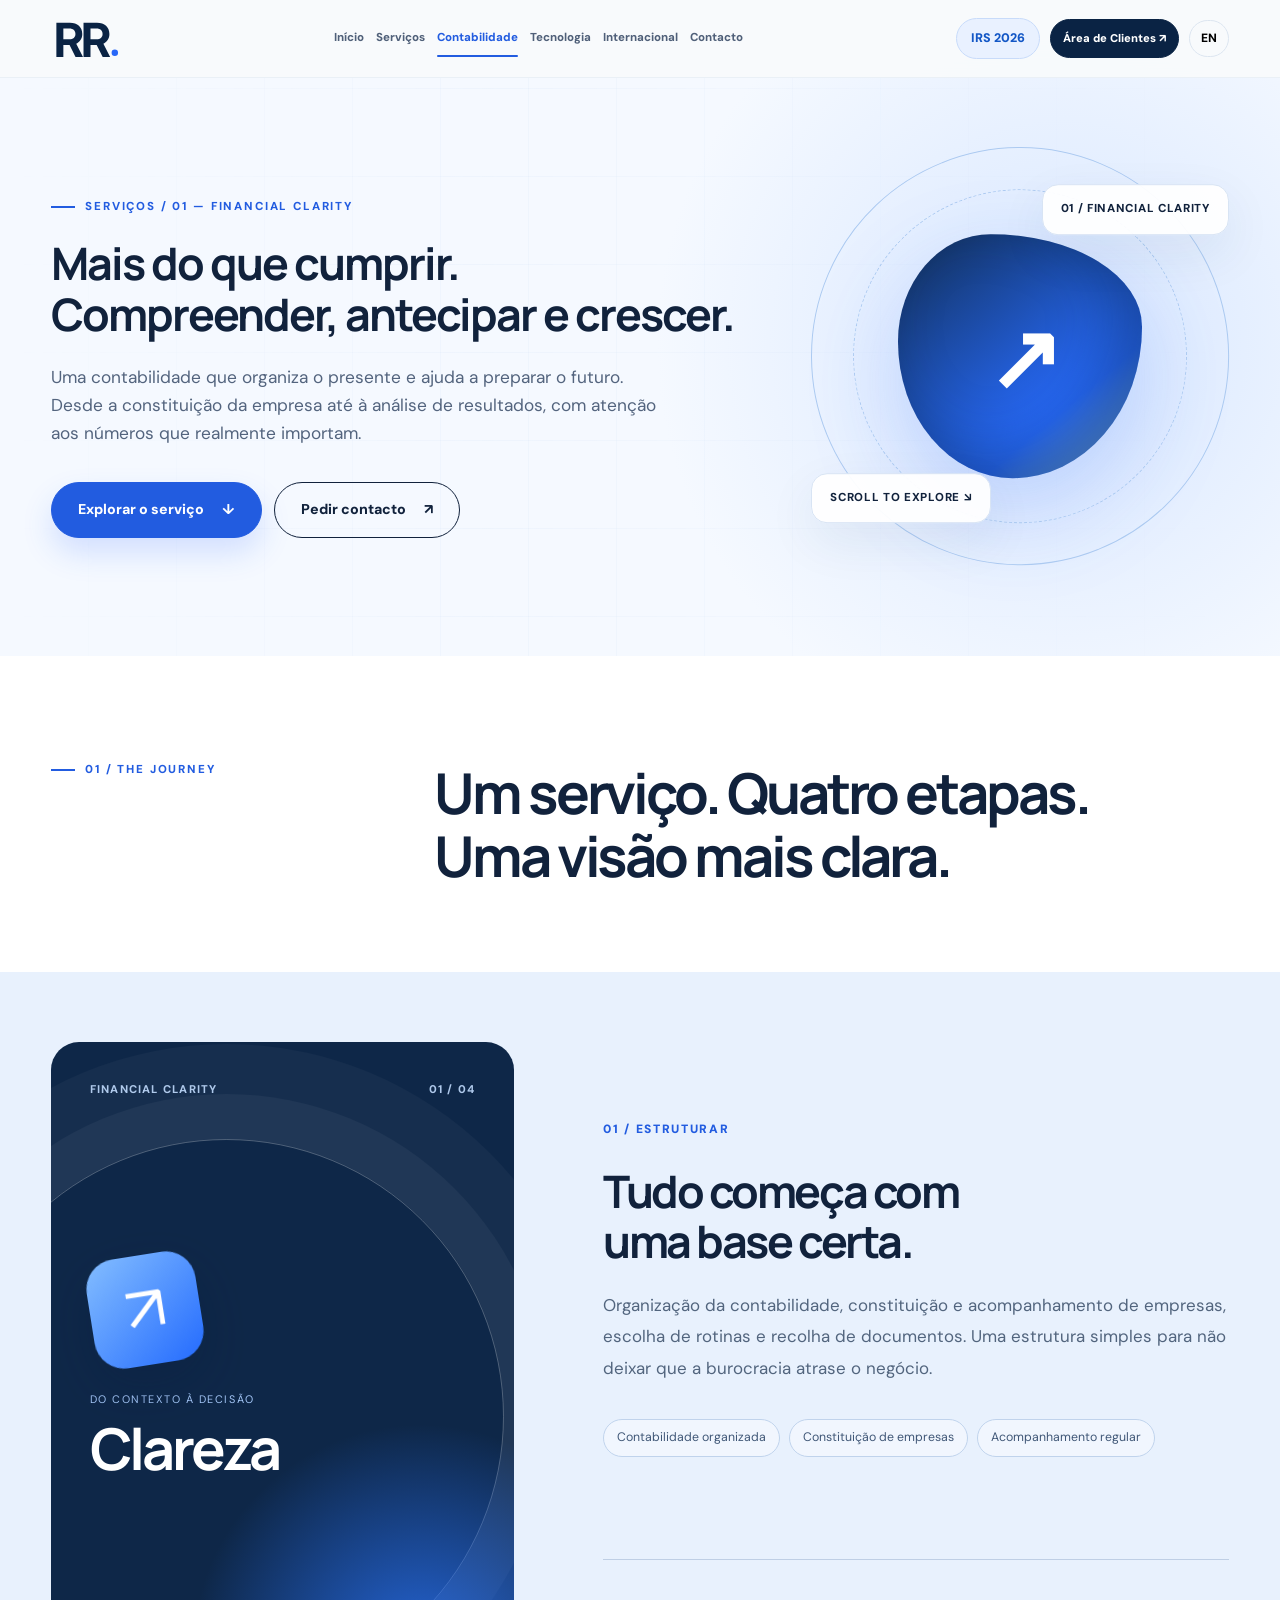
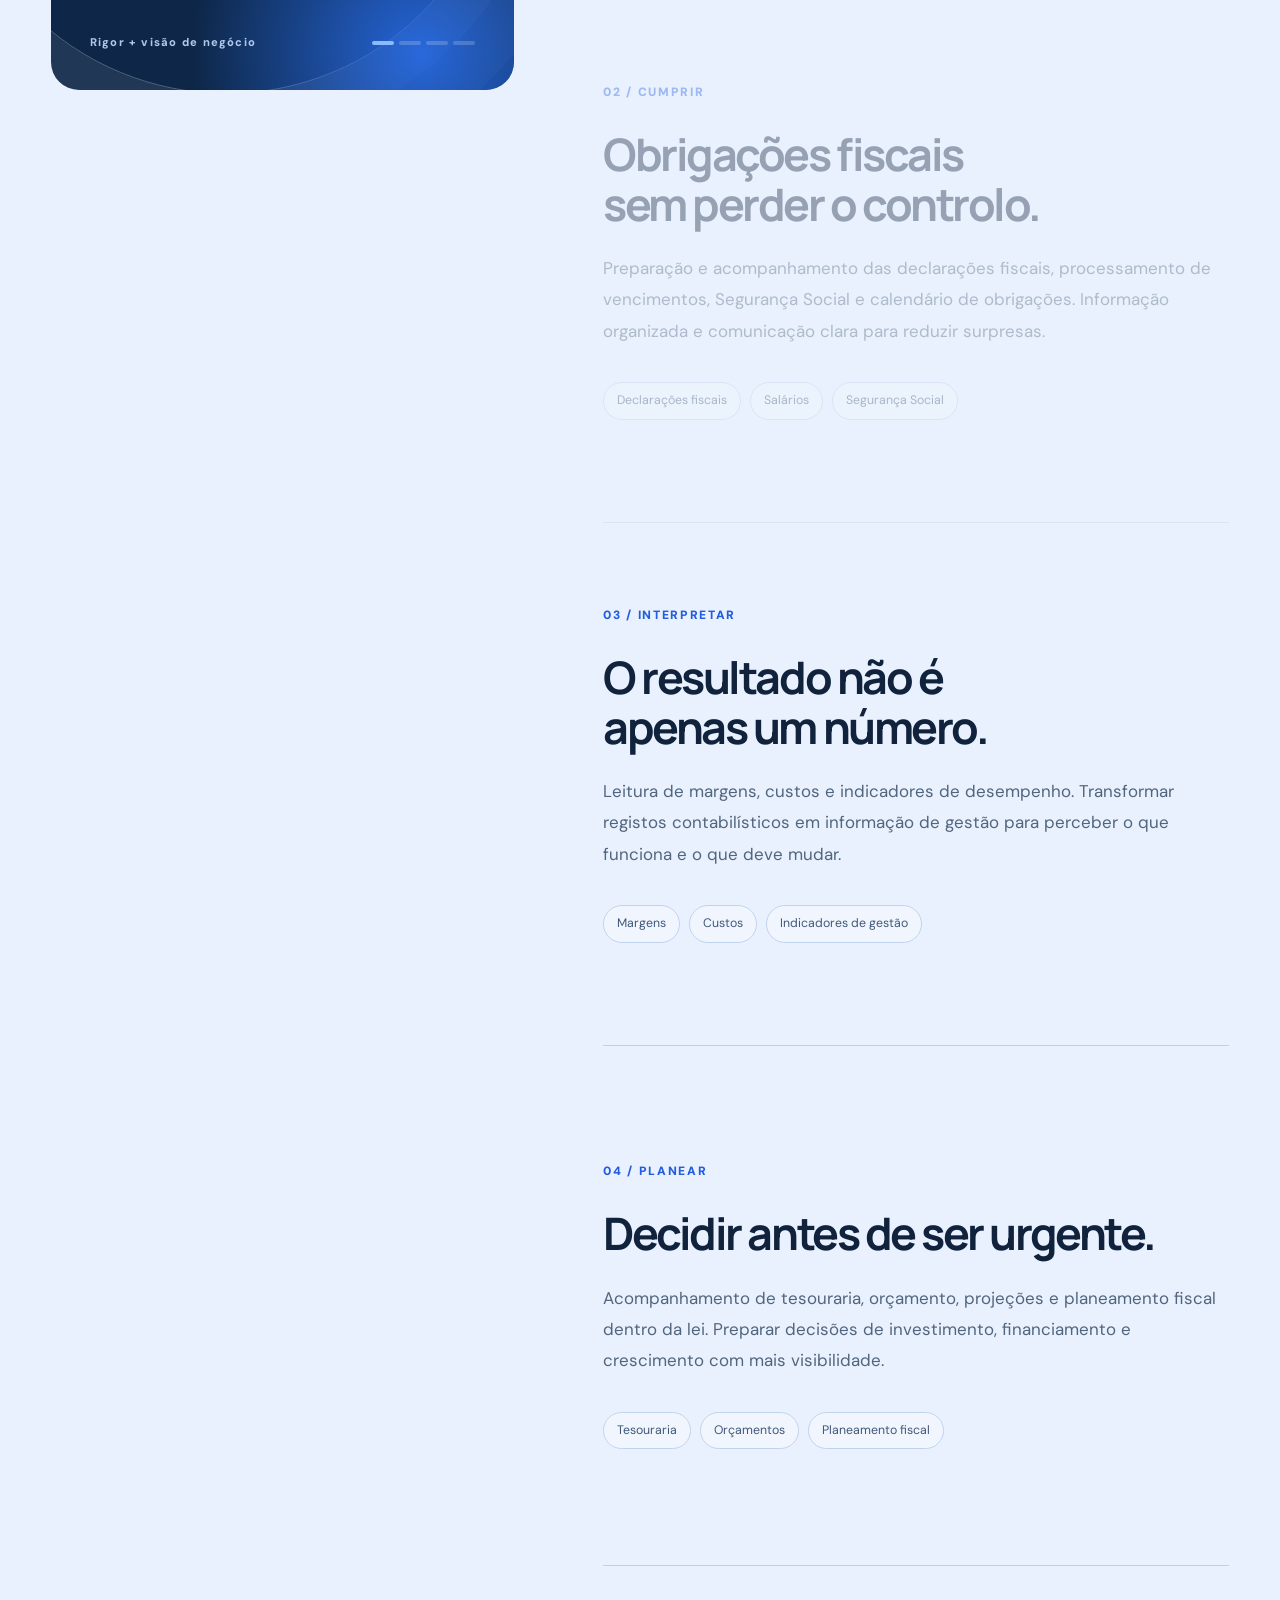
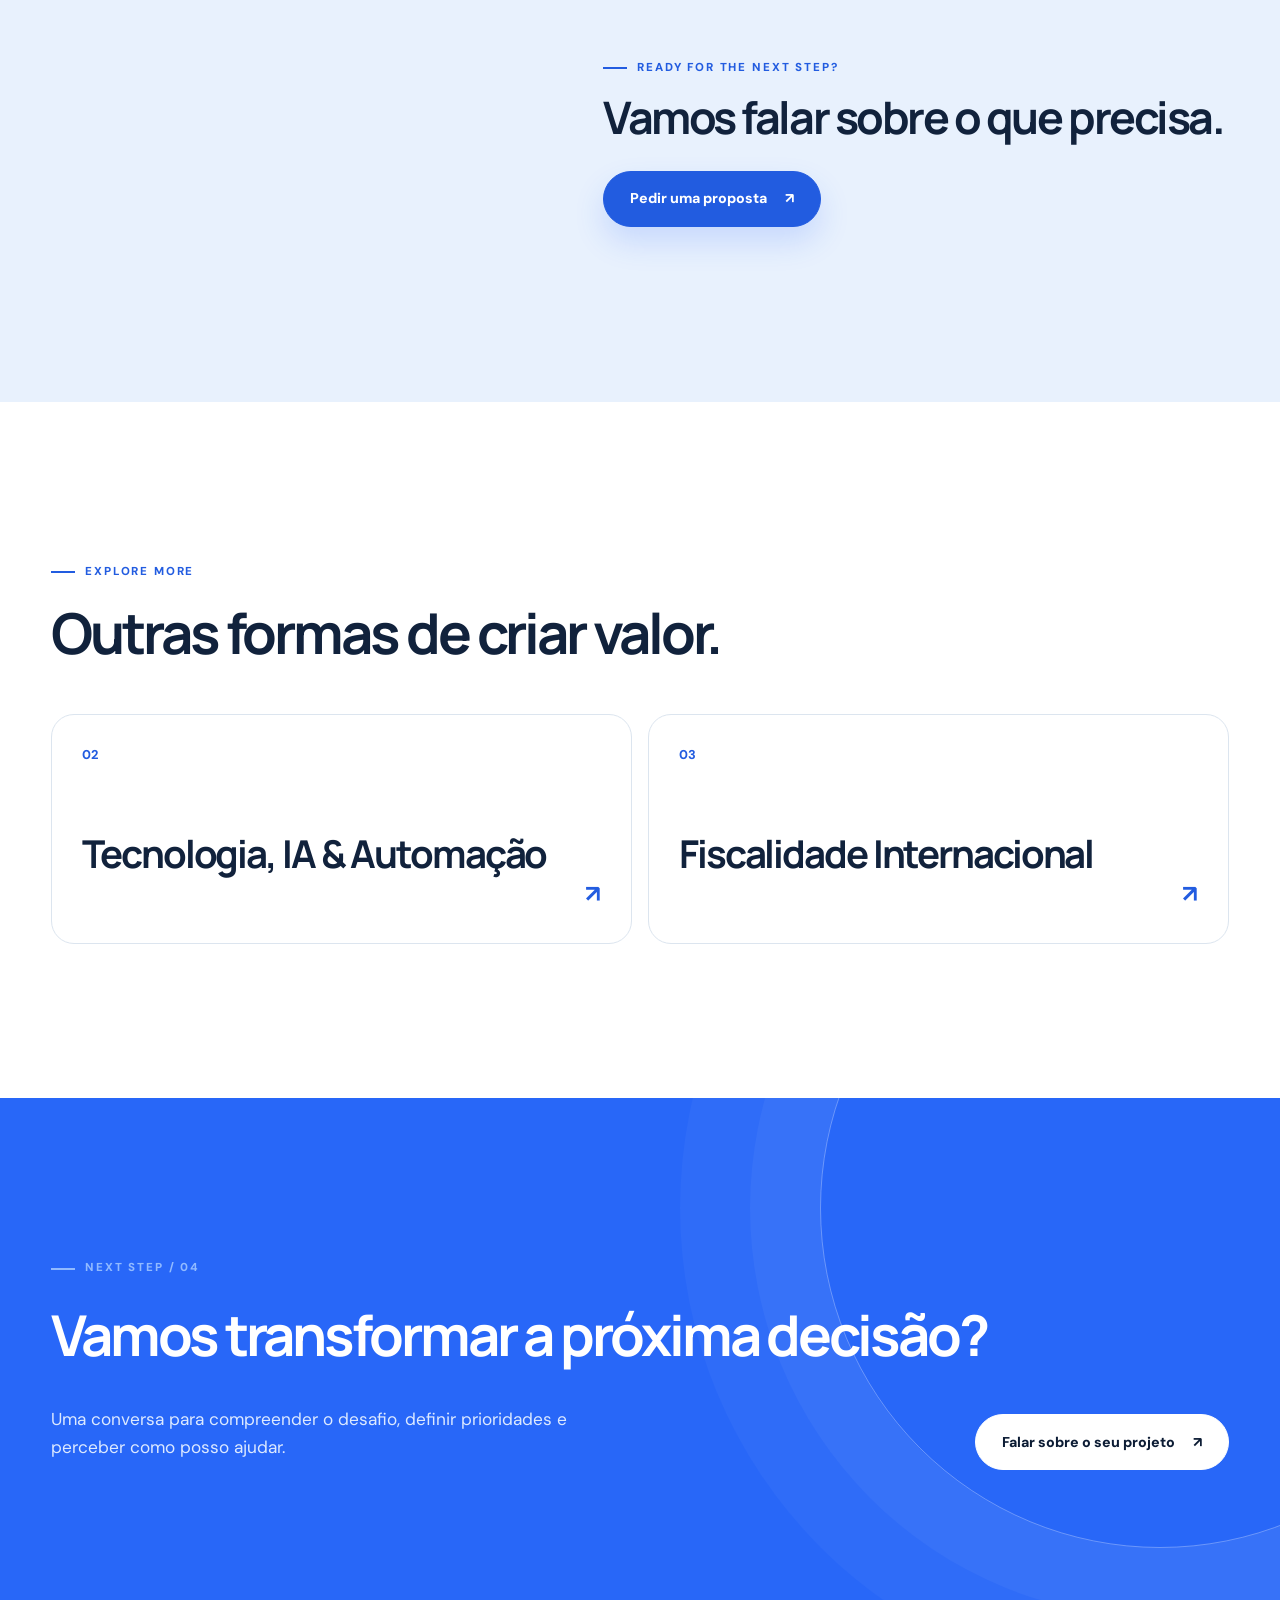
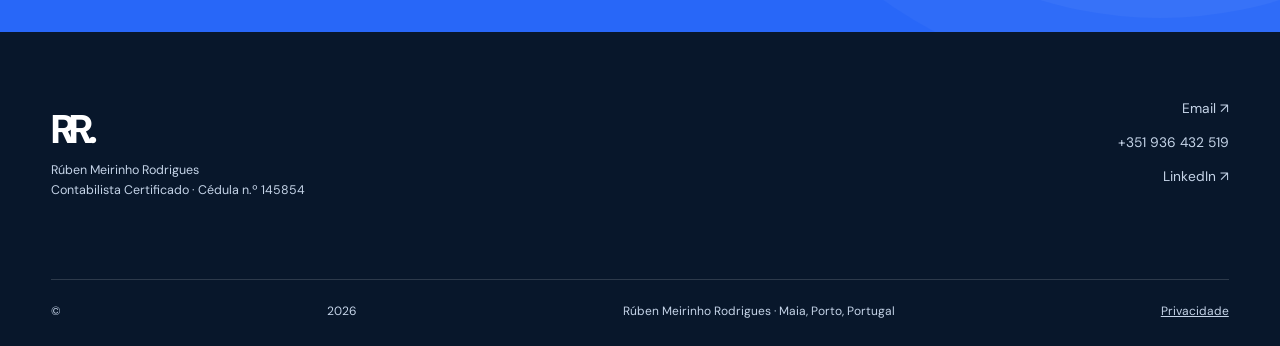
==== contabilidade/index.html @ 82a39363 "Use clean directory URLs throughout the site and preserve legacy links" ====
<!DOCTYPE html>

<html lang="pt-PT"><head><meta charset="utf-8"/><script src="../assets/clean-url.js"></script><meta content="width=device-width,initial-scale=1" name="viewport"/><meta content="#f7f9fc" name="theme-color"/><meta content="Rúben Meirinho Rodrigues — Contabilidade, fiscalidade, gestão e tecnologia. Contabilista Certificado na Maia, Porto." name="description"/><title>Contabilidade &amp; Gestão | Rúben Meirinho Rodrigues</title><link href="../assets/rr-logo.svg" rel="icon" type="image/svg+xml"/><link href="../assets/style.css?v=5" rel="stylesheet"/><link rel="stylesheet" href="../assets/layout.css?v=7"/></head><body><a class="skip-link" href="#main-content" data-pt="Saltar para o conteúdo" data-en="Skip to content">Saltar para o conteúdo</a><div id="progress"></div><header class="top" id="top"><div class="shell nav"><a class="brand" href="../"><img alt="RR. — Rúben Meirinho Rodrigues" class="logo-img" height="51" src="../assets/rr-logo.svg" width="76"/><span>Contabilidade · Fiscalidade<small>CONSULTORIA &amp; ESTRATÉGIA</small></span></a><nav aria-label="Principal" class="links" id="links"><a class="" href="../"><span class="" data-en="Home" data-pt="Início">Início</span></a><a class="" href="../#servicos"><span class="" data-en="Services" data-pt="Serviços">Serviços</span></a><a class="current" aria-current="page" href="../contabilidade/"><span class="" data-en="Accounting" data-pt="Contabilidade">Contabilidade</span></a><a class="" href="../tecnologia/"><span class="" data-en="Technology" data-pt="Tecnologia">Tecnologia</span></a><a class="" href="../internacional/"><span class="" data-en="International" data-pt="Internacional">Internacional</span></a><a class="" href="../contacto/"><span class="" data-en="Contact" data-pt="Contacto">Contacto</span></a></nav><div class="navend"><a class="nav-irs" data-en="Personal tax" data-pt="IRS 2026" href="../#irs">IRS 2026</a><a aria-label="Área de clientes empresariais — solicitar ligação de acesso" class="client-login" data-en="Business Client Portal ↗" data-pt="Área de Clientes ↗" href="../contacto/?assunto=portal-empresas" title="Acesso de empresas — solicitar ligação ao portal">Área de Clientes ↗</a><button aria-label="Switch language" class="lang" id="lang">EN</button><a class="navbtn" href="../contacto/"><span class="" data-en="Get in touch" data-pt="Pedir contacto">Pedir contacto</span> ↗</a><button aria-label="Menu" class="menu" id="menu" type="button" aria-expanded="false" aria-controls="links">☰</button></div></div></header><main id="main-content" tabindex="-1"><section class="servicehero blue"><div class="hero-gridlines"></div><div class="shell servicehero-inner"><div><span class="eyebrow">SERVIÇOS / 01 — FINANCIAL CLARITY</span><h1 class="hero-title" data-en="Beyond compliance. Understand, anticipate and grow." data-pt="Mais do que cumprir. Compreender, antecipar e crescer.">Mais do que cumprir. Compreender, antecipar e crescer.</h1><p class="herodesc"><span class="" data-en="Accounting that organises today and helps prepare tomorrow. From company formation to performance analysis, focusing on the numbers that matter." data-pt="Uma contabilidade que organiza o presente e ajuda a preparar o futuro. Desde a constituição da empresa até à análise de resultados, com atenção aos números que realmente importam.">Uma contabilidade que organiza o presente e ajuda a preparar o futuro. Desde a constituição da empresa até à análise de resultados, com atenção aos números que realmente importam.</span></p><div class="heroactions"><a class="btn solid" href="#percurso"><span class="" data-en="Explore the service" data-pt="Explorar o serviço">Explorar o serviço</span> ↓</a><a class="btn outline" href="../contacto/"><span class="" data-en="Get in touch" data-pt="Pedir contacto">Pedir contacto</span> ↗</a></div></div><div class="hero-object"><div class="ring r1"></div><div class="ring r2"></div><div class="sphere">↗</div><div class="mini mini1">01 / FINANCIAL CLARITY</div><div class="mini mini2">SCROLL TO EXPLORE ↘</div></div></div><div class="scrollnote">SCROLL ↓</div></section>
<section class="chapter-intro" id="percurso"><div class="shell introgrid"><span class="eyebrow">01 / THE JOURNEY</span><h2 class="" data-en="One service. Four stages. A clearer view." data-pt="Um serviço. Quatro etapas. Uma visão mais clara.">Um serviço. Quatro etapas. Uma visão mais clara.</h2></div></section>
<section class="narrative blue"><div class="shell narrativegrid"><div class="visual-side"><div class="stickyvisual"><div class="visualtop"><span>FINANCIAL CLARITY</span><span class="step-indicator">01 / 04</span></div><div class="visualmiddle"><div class="visualshape">↗</div><span class="visualcaption"><span class="" data-en="FROM CONTEXT TO DECISION" data-pt="DO CONTEXTO À DECISÃO">DO CONTEXTO À DECISÃO</span></span><h3 class="visualword"><span class="" data-en="Clarity" data-pt="Clareza">Clareza</span></h3></div><div class="visualbottom"><span><span class="" data-en="Rigour + business perspective" data-pt="Rigor + visão de negócio">Rigor + visão de negócio</span></span><div class="stepbars"><i class="on"></i><i></i><i></i><i></i></div></div></div></div><div class="steps"><article class="step" data-step="0"><span class="stepnum">01 / ESTRUTURAR</span><h3 class="" data-en="It starts with the right foundation." data-pt="Tudo começa com uma base certa.">Tudo começa com uma base certa.</h3><p><span class="" data-en="Accounting organisation, company setup and ongoing support, with practical workflows that keep administration under control." data-pt="Organização da contabilidade, constituição e acompanhamento de empresas, escolha de rotinas e recolha de documentos. Uma estrutura simples para não deixar que a burocracia atrase o negócio.">Organização da contabilidade, constituição e acompanhamento de empresas, escolha de rotinas e recolha de documentos. Uma estrutura simples para não deixar que a burocracia atrase o negócio.</span></p><div class="chips"><span>Contabilidade organizada</span><span>Constituição de empresas</span><span>Acompanhamento regular</span></div></article><article class="step" data-step="1"><span class="stepnum">02 / CUMPRIR</span><h3 class="" data-en="Meet obligations with confidence." data-pt="Obrigações fiscais sem perder o controlo.">Obrigações fiscais sem perder o controlo.</h3><p><span class="" data-en="Tax filings, payroll, social security and compliance deadlines, supported by structured information and clear communication." data-pt="Preparação e acompanhamento das declarações fiscais, processamento de vencimentos, Segurança Social e calendário de obrigações. Informação organizada e comunicação clara para reduzir surpresas.">Preparação e acompanhamento das declarações fiscais, processamento de vencimentos, Segurança Social e calendário de obrigações. Informação organizada e comunicação clara para reduzir surpresas.</span></p><div class="chips"><span>Declarações fiscais</span><span>Salários</span><span>Segurança Social</span></div></article><article class="step" data-step="2"><span class="stepnum">03 / INTERPRETAR</span><h3 class="" data-en="A result is more than a number." data-pt="O resultado não é apenas um número.">O resultado não é apenas um número.</h3><p><span class="" data-en="Read margins, costs and performance indicators, turning accounting records into useful management information." data-pt="Leitura de margens, custos e indicadores de desempenho. Transformar registos contabilísticos em informação de gestão para perceber o que funciona e o que deve mudar.">Leitura de margens, custos e indicadores de desempenho. Transformar registos contabilísticos em informação de gestão para perceber o que funciona e o que deve mudar.</span></p><div class="chips"><span>Margens</span><span>Custos</span><span>Indicadores de gestão</span></div></article><article class="step" data-step="3"><span class="stepnum">04 / PLANEAR</span><h3 class="" data-en="Make decisions before they become urgent." data-pt="Decidir antes de ser urgente.">Decidir antes de ser urgente.</h3><p><span class="" data-en="Cash-flow monitoring, budgets, forecasts and lawful tax planning to support investment and growth decisions." data-pt="Acompanhamento de tesouraria, orçamento, projeções e planeamento fiscal dentro da lei. Preparar decisões de investimento, financiamento e crescimento com mais visibilidade.">Acompanhamento de tesouraria, orçamento, projeções e planeamento fiscal dentro da lei. Preparar decisões de investimento, financiamento e crescimento com mais visibilidade.</span></p><div class="chips"><span>Tesouraria</span><span>Orçamentos</span><span>Planeamento fiscal</span></div></article><div class="storyend"><span class="eyebrow">READY FOR THE NEXT STEP?</span><h3 class="" data-en="Let’s talk about what you need." data-pt="Vamos falar sobre o que precisa.">Vamos falar sobre o que precisa.</h3><a class="btn solid" href="../contacto/"><span class="" data-en="Request a proposal" data-pt="Pedir uma proposta">Pedir uma proposta</span> ↗</a></div></div></div></section>
<section class="other"><div class="shell"><span class="eyebrow">EXPLORE MORE</span><h2 class="" data-en="Other ways to create value." data-pt="Outras formas de criar valor.">Outras formas de criar valor.</h2><div class="othergrid"><a class="othercard" href="../tecnologia/"><span>02</span><h3 class="" data-en="Technology, AI &amp; Automation" data-pt="Tecnologia, IA &amp; Automação">Tecnologia, IA &amp; Automação</h3><b>↗</b></a><a class="othercard" href="../internacional/"><span>03</span><h3 class="" data-en="International Tax" data-pt="Fiscalidade Internacional">Fiscalidade Internacional</h3><b>↗</b></a></div></div></section><section class="endcta"><div class="shell"><span class="eyebrow light">NEXT STEP / 04</span><h2 class="" data-en="Ready to make the next decision?" data-pt="Vamos transformar a próxima decisão?">Vamos transformar a próxima decisão?</h2><div class="ctarow"><p><span class="" data-en="A conversation to understand your challenge, set priorities and explore how I can help." data-pt="Uma conversa para compreender o desafio, definir prioridades e perceber como posso ajudar.">Uma conversa para compreender o desafio, definir prioridades e perceber como posso ajudar.</span></p><a class="btn white" href="../contacto/"><span class="" data-en="Discuss your project" data-pt="Falar sobre o seu projeto">Falar sobre o seu projeto</span> <span>↗</span></a></div></div><div class="ctaorb"></div></section></main><footer><div class="shell foot"><div><div class="footbrand">RR.</div><p>Rúben Meirinho Rodrigues<br/><span class="" data-en="Certified Accountant · Licence no. 145854" data-pt="Contabilista Certificado · Cédula n.º 145854">Contabilista Certificado · Cédula n.º 145854</span></p></div><div class="footlinks"><a href="mailto:contabilidade.rubenrodrigues@gmail.com">Email ↗</a><a href="tel:+351936432519">+351 936 432 519</a><a href="https://www.linkedin.com/in/ruben-m-rodrigues/" rel="noopener noreferrer" target="_blank">LinkedIn ↗</a></div><div class="footbottom">© <span id="year"></span> Rúben Meirinho Rodrigues · Maia, Porto, Portugal <a href="../privacidade/"><span class="" data-en="Privacy" data-pt="Privacidade">Privacidade</span></a></div></div></footer><script defer="" src="../assets/main.js?v=5"></script></body></html>
---- assets/style.css ----
@import url('https://fonts.googleapis.com/css2?family=DM+Sans:wght@400;500;600;700;800&family=Manrope:wght@400;500;600;700;800&display=swap');
:root{--ink:#11223c;--blue:#2766ff;--navy:#0c1c34;--muted:#62728a;--bg:#f7f9fc;--line:#d9e4f0;--g:clamp(20px,4.2vw,76px);--max:1600px}*{box-sizing:border-box}html{scroll-behavior:smooth;scroll-padding-top:78px}body{margin:0;background:var(--bg);color:var(--ink);font-family:'DM Sans',system-ui,sans-serif;line-height:1.6;overflow-x:hidden}a{text-decoration:none;color:inherit}button,input,select,textarea{font:inherit}button,a{ -webkit-tap-highlight-color:transparent}a:focus-visible,button:focus-visible,input:focus-visible,textarea:focus-visible{outline:3px solid #6aa5ff;outline-offset:3px}::selection{background:#c9dcff}.shell{width:min(calc(100% - var(--g)*2),var(--max));margin-inline:auto}h1,h2,h3,p{margin-top:0}h1,h2,h3{font-family:Manrope,system-ui,sans-serif;letter-spacing:-.065em}h2{font-size:clamp(2.6rem,5.4vw,6rem);font-weight:700;line-height:1.02}h3{font-size:clamp(1.8rem,3.5vw,3.7rem);font-weight:700;line-height:1.12}.eyebrow{display:inline-flex;gap:10px;align-items:center;color:var(--blue);font-size:.72rem;font-weight:800;letter-spacing:.16em;text-transform:uppercase}.eyebrow:before{content:'';width:24px;height:2px;background:currentColor}.eyebrow.light{color:#91baff}.hero-title{font-size:clamp(3.5rem,8.2vw,9.2rem);line-height:.94;letter-spacing:-.085em;font-weight:700;margin:24px 0 28px;max-width:1100px}.hero-title em{font-style:normal;color:var(--blue)}.herodesc{font-size:clamp(1.1rem,1.65vw,1.48rem);line-height:1.62;color:#53647e;max-width:750px}.heroactions{display:flex;gap:12px;flex-wrap:wrap;margin-top:34px}.btn{display:inline-flex;align-items:center;justify-content:center;gap:18px;min-height:54px;padding:0 24px;border-radius:999px;border:1px solid var(--ink);font-size:.89rem;font-weight:800;cursor:pointer;transition:transform .3s,background .3s}.btn:hover{transform:translateY(-4px)}.btn.solid{background:var(--blue);border-color:var(--blue);color:white;box-shadow:0 15px 30px #2766ff2b}.btn.outline{background:transparent}.btn.white{background:white;color:var(--navy);border-color:white}.textlink{color:var(--blue);font-weight:800;border-bottom:1px solid var(--blue);padding-bottom:5px}
.top{height:78px;position:fixed;z-index:50;top:0;left:0;right:0;background:#f7f9fce8;backdrop-filter:blur(16px);border-bottom:1px solid transparent;transition:box-shadow .3s,border-color .3s}.top.scrolled{border-color:var(--line);box-shadow:0 7px 30px #09233b0b}.nav{height:100%;display:flex;align-items:center;justify-content:space-between;gap:18px}.brand{display:flex;align-items:center;gap:11px;white-space:nowrap;font-weight:800;line-height:1.16;letter-spacing:-.035em;font-size:.88rem}.brand small{display:block;font-size:.61rem;color:var(--muted);letter-spacing:.1em;margin-top:5px}.logo{display:grid;place-items:center;width:44px;height:44px;background:var(--navy);color:white;border-radius:13px;font-size:1rem;letter-spacing:-.09em}.logo span{color:#83b5ff}.links{display:flex;align-items:center;gap:clamp(12px,1.7vw,29px)}.links a{font-size:.78rem;font-weight:800;color:#506079;white-space:nowrap}.links a:hover,.links a.current{color:var(--blue)}.navend{display:flex;gap:10px;align-items:center}.lang{border:1px solid var(--line);border-radius:999px;background:transparent;padding:8px 11px;font-size:.75rem;font-weight:800;cursor:pointer}.navbtn{background:var(--blue);color:white;border-radius:999px;padding:12px 16px;font-size:.77rem;font-weight:800;white-space:nowrap}.menu{display:none;border:1px solid var(--line);background:white;width:43px;height:43px;border-radius:12px;font-size:1.2rem}#progress{position:fixed;z-index:60;top:0;left:0;width:0;height:3px;background:var(--blue)}
.homehero,.servicehero{position:relative;overflow:hidden;isolation:isolate;min-height:min(940px,100svh);display:flex;align-items:center;padding:145px 0 80px}.homegrid,.servicehero-inner{display:grid;grid-template-columns:minmax(0,1.1fr) minmax(350px,.9fr);align-items:center;gap:clamp(30px,5vw,90px)}.hero-gridlines{position:absolute;z-index:-1;inset:0;background-image:linear-gradient(to right,#a8c3e733 1px,transparent 1px),linear-gradient(to bottom,#a8c3e733 1px,transparent 1px);background-size:70px 70px;mask-image:linear-gradient(to right,transparent,black 38%,transparent 97%)}.homehero:before,.servicehero:before{content:'';position:absolute;z-index:-2;right:-16%;top:-12%;width:66vw;aspect-ratio:1;border-radius:50%;background:radial-gradient(circle,#d8e7ff,transparent 68%)}.trustline{display:flex;gap:17px;align-items:center;flex-wrap:wrap;margin-top:36px;font-size:.75rem;color:var(--muted)}.green{width:8px;height:8px;background:#28c999;border-radius:50%;box-shadow:0 0 0 5px #28c9991d}.hero-object{height:560px;position:relative;display:grid;place-items:center;perspective:800px}.ring{position:absolute;width:min(36vw,510px);aspect-ratio:1;border:1px solid #accaf1;border-radius:50%;transform:rotate(-22deg)}.ring.r2{width:min(28vw,390px);transform:rotate(44deg);border-style:dashed}.sphere{display:grid;place-items:center;width:clamp(210px,22vw,330px);aspect-ratio:1;background:linear-gradient(140deg,#112e56,#286cff 70%,#8ccaff);border-radius:38% 62% 53% 47% / 44% 38% 62% 56%;box-shadow:inset -25px -20px 60px #06182c66,0 35px 95px #2667fa35;color:white;font-size:clamp(4rem,7vw,7rem);font-family:Manrope,sans-serif;letter-spacing:-.1em;font-weight:700;animation:morph 11s ease-in-out infinite}.mini{position:absolute;padding:15px 18px;border:1px solid #d8e4f4;background:#fffffff0;box-shadow:0 18px 50px #163d6b13;border-radius:16px;font-size:.72rem;font-weight:800;letter-spacing:.06em}.mini1{right:0;top:11%}.mini2{left:0;bottom:12%}.mini3{right:-2%;bottom:20%}.scrollnote{position:absolute;bottom:26px;left:var(--g);font-size:.68rem;font-weight:800;letter-spacing:.14em;color:var(--muted)}.marquee{overflow:hidden;background:var(--navy);color:white;padding:17px 0}.marqueeline{width:max-content;white-space:nowrap;font-size:.8rem;font-weight:800;letter-spacing:.14em;animation:marquee 35s linear infinite}.marqueeline i{font-style:normal;color:#8abfff;margin:0 27px}
.services-overview,.value-section,.other{padding:clamp(100px,12vw,180px) 0;background:white}.sectionhead{display:flex;justify-content:space-between;align-items:end;gap:40px;margin-bottom:60px}.sectionhead>div{max-width:880px}.sectionhead h2{margin:20px 0 0}.sectionhead>p{font-size:1.05rem;color:var(--muted);max-width:390px;margin-bottom:10px}.servicecards{display:grid;grid-template-columns:repeat(3,minmax(0,1fr));gap:16px}.servicecard{display:flex;flex-direction:column;padding:clamp(24px,3vw,40px);min-height:450px;background:linear-gradient(145deg,#fff,#f4f8ff);border:1px solid var(--line);border-radius:26px;transition:transform .35s,box-shadow .35s}.servicecard:hover{transform:translateY(-9px);box-shadow:0 24px 60px #0b376214}.cardtop{display:flex;justify-content:space-between;gap:15px;font-size:.69rem;color:var(--blue);font-weight:800;letter-spacing:.1em}.cardtop b{font-size:1.2rem}.cardglyph{display:grid;place-items:center;width:80px;height:80px;margin:42px 0 26px;border-radius:23px;background:#e8f1ff;color:var(--blue);font-size:3rem}.servicecard h3{font-size:clamp(1.55rem,2.3vw,2.5rem);margin-bottom:13px}.servicecard p{font-size:.96rem;color:var(--muted);max-width:390px}.explore{margin-top:auto;color:var(--blue);font-weight:800;font-size:.85rem;padding-top:22px}.statement{position:relative;overflow:hidden;background:var(--navy);color:white;padding:clamp(100px,14vw,210px) 0}.statementgrid{display:grid;grid-template-columns:.4fr 1fr;gap:70px;align-items:start}.statement .eyebrow{color:#9dc6ff}.statement h2{font-size:clamp(2.3rem,4.4vw,5.2rem);margin:0;max-width:1050px}.statement h2 em{font-style:normal;color:#80b5ff}.statementorb{position:absolute;width:500px;aspect-ratio:1;border-radius:50%;right:-260px;bottom:-350px;background:radial-gradient(circle,#2a76ff,transparent 70%);opacity:.7}.valuegrid{display:grid;grid-template-columns:repeat(4,1fr);gap:0;border-top:1px solid var(--line)}.valuegrid article{padding:32px 22px 10px;border-right:1px solid var(--line)}.valuegrid article:first-child{padding-left:0}.valuegrid article:last-child{border:0}.valuegrid article>span{font-size:.78rem;color:var(--blue);font-weight:800}.valuegrid h3{font-size:1.55rem;margin:48px 0 12px}.valuegrid p{color:var(--muted);font-size:.9rem}.aboutbrief{background:#eaf2ff;padding:clamp(100px,12vw,170px) 0}.aboutgrid{display:grid;grid-template-columns:1fr .65fr;gap:90px;align-items:center}.aboutgrid h2{margin:22px 0}.aboutgrid p{max-width:750px;color:#52637a;font-size:1.06rem;line-height:1.8;margin-bottom:25px}.aboutmonogram{min-height:380px;background:var(--navy);border-radius:30px;display:flex;flex-direction:column;align-items:center;justify-content:center;color:white;position:relative;overflow:hidden}.aboutmonogram:before{content:'';position:absolute;width:380px;aspect-ratio:1;border:1px solid #ffffff2a;border-radius:50%;box-shadow:0 0 0 48px #ffffff08,0 0 0 96px #ffffff06}.aboutmonogram>span{font-size:clamp(5rem,11vw,12rem);font-family:Manrope,sans-serif;font-weight:700;letter-spacing:-.13em;line-height:1;position:relative}.aboutmonogram small{font-size:.65rem;letter-spacing:.14em;text-align:center;color:#9fc4ff;position:relative;margin-top:25px}.endcta{background:#2867f8;color:white;padding:clamp(95px,12vw,175px) 0;position:relative;overflow:hidden}.endcta .shell{position:relative;z-index:1}.endcta h2{max-width:1050px;margin:25px 0 40px}.ctarow{display:flex;align-items:center;justify-content:space-between;gap:35px}.ctarow p{max-width:570px;font-size:1.08rem;color:#dce9ff}.ctaorb{position:absolute;right:-220px;top:-230px;width:680px;aspect-ratio:1;border:1px solid #ffffff50;border-radius:50%;box-shadow:0 0 0 70px #ffffff0a,0 0 0 140px #ffffff08}
.servicehero.blue{background:#f5f9ff}.servicehero.dark{background:#0d203d;color:white}.servicehero.dark .herodesc{color:#bfd0e7}.servicehero.dark .eyebrow{color:#91bfff}.servicehero.dark .btn.outline{color:white;border-color:#ffffff80}.servicehero.dark .hero-gridlines{opacity:.35}.servicehero.dark:before{background:radial-gradient(circle,#234b8a80,transparent 68%)}.servicehero.ice{background:#e8f2ff}.chapter-intro{padding:105px 0 85px;background:white}.introgrid{display:grid;grid-template-columns:.4fr 1fr;gap:65px;align-items:start}.introgrid h2{max-width:920px;margin:0}.narrative{background:#e8f1fd}.narrative.dark{background:#0d203d;color:white}.narrative.ice{background:#e1edff}.narrativegrid{display:grid;grid-template-columns:minmax(300px,.85fr) minmax(0,1.15fr);gap:clamp(40px,7vw,125px)}.visual-side{position:relative}.stickyvisual{position:sticky;top:110px;height:min(72vh,660px);min-height:490px;margin:70px 0;border-radius:28px;padding:clamp(26px,3vw,44px);background:#0e2748;color:white;display:flex;flex-direction:column;justify-content:space-between;overflow:hidden;isolation:isolate}.stickyvisual:before{content:'';position:absolute;z-index:-1;top:15%;left:-22%;width:120%;aspect-ratio:1;border:1px solid #ffffff45;border-radius:50%;box-shadow:0 0 0 45px #ffffff0b,0 0 0 95px #ffffff08;transform:translateY(var(--visualshift,0px))}.stickyvisual:after{content:'';position:absolute;z-index:-1;bottom:-30%;right:-30%;width:100%;aspect-ratio:1;background:radial-gradient(circle,#2b75fccc,transparent 70%)}.dark .stickyvisual{background:#183960;border:1px solid #ffffff20}.visualtop,.visualbottom{display:flex;align-items:center;justify-content:space-between;gap:12px;color:#afc9eb;font-size:.7rem;font-weight:800;letter-spacing:.11em}.visualmiddle{position:relative}.visualshape{width:110px;height:110px;border-radius:30px;background:linear-gradient(140deg,#83bdff,#246bfe);display:grid;place-items:center;font-size:4rem;box-shadow:0 18px 50px #061a3b44;transform:rotate(-9deg);transition:transform .7s}.visualcaption{display:block;color:#a5c8f9;font-size:.68rem;letter-spacing:.14em;margin:26px 0 12px}.visualword{font-size:clamp(2.7rem,4.5vw,5.5rem);line-height:1;margin:0}.stepbars{display:flex;gap:5px}.stepbars i{width:22px;height:4px;border-radius:99px;background:#ffffff30}.stepbars i.on{background:#8cbaff}.steps{padding:45px 0 90px}.step{min-height:520px;padding:clamp(60px,8vw,115px) 0;display:flex;flex-direction:column;justify-content:center;border-bottom:1px solid #bfcfe5;opacity:.38;transform:translateY(20px);transition:opacity .55s,transform .6s}.step.active{opacity:1;transform:translateY(0)}.dark .step{border-color:#ffffff25}.stepnum{font-size:.75rem;color:var(--blue);font-weight:850;letter-spacing:.14em;margin-bottom:27px}.dark .stepnum{color:#8bbdff}.step h3{max-width:800px;margin-bottom:24px}.step p{max-width:720px;color:#52657e;font-size:1.06rem;line-height:1.85}.dark .step p{color:#b9cbe2}.chips{display:flex;flex-wrap:wrap;gap:9px;margin-top:18px}.chips span{font-size:.77rem;border:1px solid #c0d3ec;border-radius:99px;padding:8px 13px;color:#405777;background:#ffffff60}.dark .chips span{color:#d2e2f8;background:#ffffff0b;border-color:#ffffff30}.storyend{padding:85px 0}.storyend h3{margin:15px 0 28px}.dark .storyend .eyebrow{color:#9dc7ff}.other{background:#fff}.other h2{margin:20px 0 50px}.othergrid{display:grid;grid-template-columns:repeat(2,1fr);gap:16px}.othercard{border:1px solid var(--line);border-radius:23px;min-height:230px;padding:30px;display:flex;flex-direction:column;transition:transform .3s,background .3s}.othercard:hover{background:#f1f6ff;transform:translateY(-5px)}.othercard>span{color:var(--blue);font-size:.8rem;font-weight:800}.othercard h3{margin:auto 0 0;font-size:clamp(1.6rem,3vw,3rem)}.othercard b{align-self:end;font-size:1.5rem;color:var(--blue)}
.contacthero{min-height:90vh;padding:170px 0 110px;background:#eaf2ff}.contactgrid{display:grid;grid-template-columns:1fr .85fr;gap:clamp(40px,7vw,120px);align-items:start}.contacthero .hero-title{font-size:clamp(3.5rem,7vw,7.6rem)}.contactlinks{display:grid;gap:18px;margin-top:50px;font-size:.97rem}.contactlinks a:hover{color:var(--blue)}.contactform{background:white;border:1px solid var(--line);border-radius:28px;padding:clamp(25px,3vw,45px);box-shadow:0 30px 80px #153d6b10}.contactform h2{font-size:2.1rem;margin:18px 0 30px}.contactform label{display:grid;gap:7px;font-size:.82rem;font-weight:800;margin-bottom:18px}.fieldrow{display:grid;grid-template-columns:1fr 1fr;gap:13px}.contactform input,.contactform textarea,.contactform select{border:1px solid #d4e0ed;border-radius:12px;padding:13px 14px;background:#f9fbff;color:var(--ink);width:100%;min-width:0}.contactform textarea{resize:vertical}.contactform .btn{width:100%}.contactform small{display:block;color:var(--muted);font-size:.73rem;margin-top:15px}.legal{padding:170px 0 120px;min-height:80vh}.legal h1{font-size:clamp(3rem,7vw,6rem);margin:20px 0}.legal p{max-width:850px;color:var(--muted);font-size:1.05rem}
footer{background:#08172b;color:#c5d4e8;padding:65px 0 25px}.foot{display:grid;grid-template-columns:1fr 1fr;gap:30px}.footbrand{font-size:2.5rem;color:white;font-weight:800;letter-spacing:-.12em}.foot p{font-size:.78rem}.footlinks{display:flex;flex-direction:column;align-items:flex-end;gap:12px;font-size:.86rem}.footlinks a:hover{color:white}.footbottom{grid-column:1/-1;border-top:1px solid #ffffff26;padding-top:22px;margin-top:35px;display:flex;gap:20px;justify-content:space-between;flex-wrap:wrap;font-size:.75rem}.footbottom a{text-decoration:underline}
@keyframes morph{0%,100%{border-radius:38% 62% 53% 47%/44% 38% 62% 56%;transform:rotate(-5deg)}50%{border-radius:55% 45% 38% 62%/55% 60% 40% 45%;transform:rotate(7deg)}}@keyframes marquee{to{transform:translateX(-50%)}}
@media(max-width:1250px){.links{gap:13px}.links a{font-size:.72rem}.brand{font-size:.8rem}.navbtn{display:none}.homegrid,.servicehero-inner{grid-template-columns:1fr .75fr}.hero-object{height:450px}.narrativegrid{gap:50px}}
@media(max-width:900px){:root{--g:23px}.top{height:70px}.links{display:none;position:absolute;top:76px;left:14px;right:14px;padding:14px;background:white;border:1px solid var(--line);border-radius:20px;box-shadow:0 22px 55px #071d3926;flex-direction:column;align-items:stretch;gap:0}.links.open{display:flex}.links a{padding:12px 10px;border-bottom:1px solid var(--line);font-size:.88rem}.links a:last-child{border:0}.menu{display:block}.homehero,.servicehero{min-height:auto;padding:130px 0 80px}.homegrid,.servicehero-inner{grid-template-columns:1fr}.hero-title{font-size:clamp(3.5rem,12vw,7rem)}.hero-object{height:390px;max-width:520px;width:100%;margin:auto}.ring{width:min(72vw,400px)}.ring.r2{width:min(58vw,320px)}.sphere{width:clamp(200px,45vw,270px)}.mini1{right:0}.mini2{left:0}.mini3{right:0}.scrollnote{display:none}.sectionhead{display:block}.sectionhead>p{margin-top:20px}.servicecards{grid-template-columns:1fr}.servicecard{min-height:300px}.cardglyph{margin:20px 0}.statementgrid,.introgrid{grid-template-columns:1fr;gap:25px}.valuegrid{grid-template-columns:repeat(2,1fr)}.valuegrid article:nth-child(2){border:0}.aboutgrid{grid-template-columns:1fr;gap:40px}.aboutmonogram{min-height:300px}.narrativegrid{grid-template-columns:1fr;gap:0}.visual-side{display:block}.stickyvisual{position:relative;top:auto;height:400px;min-height:400px;margin:40px 0 0}.steps{padding:0 0 50px}.step{min-height:0;padding:70px 0;opacity:1;transform:none}.ctarow{display:block}.ctarow .btn{margin-top:20px}.contactgrid{grid-template-columns:1fr}.contactform{max-width:750px}.othergrid{grid-template-columns:1fr}}
@media(max-width:520px){.brand{font-size:.72rem}.brand small{font-size:.52rem}.logo{width:38px;height:38px}.navend{gap:6px}.lang{padding:7px 9px}.hero-title{font-size:clamp(3.2rem,13vw,5rem)}.heroactions .btn{width:100%}.hero-object{height:320px}.sphere{width:190px;font-size:4.3rem}.mini{padding:10px 12px;font-size:.62rem}.mini3{display:none}.valuegrid{grid-template-columns:1fr}.valuegrid article{border-right:0;border-bottom:1px solid var(--line);padding:25px 0}.valuegrid h3{margin:20px 0 10px}.visualword{font-size:3.2rem}.stickyvisual{height:350px;min-height:350px;padding:24px}.visualshape{width:78px;height:78px;font-size:2.8rem}.visualtop,.visualbottom{font-size:.59rem}.fieldrow{grid-template-columns:1fr}.foot{grid-template-columns:1fr}.footlinks{align-items:flex-start}.footbottom{grid-column:1}.contactlinks{font-size:.8rem;overflow-wrap:anywhere}}
@media(prefers-reduced-motion:reduce){html{scroll-behavior:auto}*,*:before,*:after{animation-duration:.01ms!important;transition-duration:.01ms!important}}

/* 2026 refresh: refined naked lettermark and dedicated conversion paths */
.logo{display:inline-flex;align-items:baseline;justify-content:flex-start;width:auto;height:auto;background:none;border:0;border-radius:0;padding:0;color:#071d39;font-family:Manrope,Arial,sans-serif;font-size:clamp(1.8rem,2.4vw,2.25rem);font-weight:850;letter-spacing:-.145em;line-height:1;white-space:nowrap;box-shadow:none}
.logo span{color:#2867f8;margin-left:.035em}.brand{gap:17px}.brand:hover .logo{color:#2867f8}
.client-login{display:inline-flex;align-items:center;justify-content:center;border:1px solid #c4d5ed;color:#14345e;background:#edf4ff;border-radius:999px;padding:11px 14px;font-size:.76rem;font-weight:850;white-space:nowrap;transition:background .2s,transform .2s}.client-login:hover{background:#dbeaff;transform:translateY(-2px)}
.hero-irs{align-self:center;color:#1b5bc9;font-size:.87rem;font-weight:850;text-decoration:underline;text-underline-offset:5px}
.irs-feature{background:linear-gradient(145deg,#f2f7ff,#fff 62%,#e8f1ff);padding:clamp(90px,11vw,170px) 0;overflow:hidden}.irs-layout{display:grid;grid-template-columns:minmax(0,1.1fr) minmax(320px,.9fr);align-items:center;gap:clamp(30px,5vw,100px)}.irs-copy h2{max-width:850px;margin:24px 0;font-size:clamp(2.5rem,4.6vw,5.4rem);line-height:1.08;letter-spacing:-.06em}.irs-copy>p{max-width:720px;color:#53657d;font-size:1.08rem;line-height:1.8}.irs-chips{display:flex;flex-wrap:wrap;gap:9px;margin:28px 0}.irs-chips span{padding:9px 13px;border:1px solid #cddcf2;background:white;border-radius:999px;color:#29486e;font-size:.79rem;font-weight:750}.irs-actions{display:flex;flex-wrap:wrap;gap:12px;margin-top:32px}.irs-disclaimer{font-size:.75rem!important;line-height:1.5!important;margin-top:18px;color:#718098!important}.irs-art{position:relative;min-height:480px;display:grid;place-items:center;isolation:isolate}.irs-art:before{content:'';position:absolute;width:80%;aspect-ratio:1;border-radius:50%;background:radial-gradient(circle,#c3dcff,#e7f2ff 55%,transparent 75%);filter:blur(5px)}.irs-orbit{position:absolute;width:75%;aspect-ratio:1;border:1px solid #84b3ff;border-radius:50%;transform:rotateX(65deg) rotate(-22deg)}.irs-orbit.two{width:98%;transform:rotateY(65deg) rotate(25deg);opacity:.6}.irs-main-number{position:relative;font-weight:850;font-size:clamp(6rem,13vw,13rem);letter-spacing:-.12em;color:#09274b;text-shadow:0 18px 45px #1e6bcd30}.irs-main-number span{color:#2a6bfa}.irs-float{position:absolute;background:#fff;border:1px solid #d3e3fa;border-radius:12px;box-shadow:0 20px 45px #0a377015;padding:12px 17px;font-size:.7rem;font-weight:850;color:#315887;letter-spacing:.09em;animation:irsFloat 6s ease-in-out infinite}.irs-float-a{top:15%;left:3%}.irs-float-b{right:0;top:38%;animation-delay:-2s}.irs-float-c{bottom:15%;left:12%;animation-delay:-4s}@keyframes irsFloat{50%{transform:translateY(-17px)}}
.tech-position{grid-column:1/-1;max-width:1150px;padding:35px 0 60px}.tech-position h2{font-size:clamp(2rem,3.7vw,4.2rem);letter-spacing:-.055em;line-height:1.15;margin:15px 0 24px}.tech-position p{font-size:1.12rem;line-height:1.8;max-width:930px;color:#5a6f8a;margin-bottom:28px}.servicehero.dark .tech-position h2{color:white}.servicehero.dark .tech-position p{color:#c5d8f3}.contact-route-hint{color:#1e5dbb;font-size:.88rem}
@media(max-width:1350px){.links{gap:10px}.links a{font-size:.7rem}.navbtn{display:none}.client-login{padding:10px 12px;font-size:.7rem}}
@media(max-width:1100px){.irs-layout{grid-template-columns:1fr}.irs-art{min-height:330px;max-width:550px;margin:auto;width:100%}.client-login{padding:10px 12px}}
@media(max-width:520px){.logo{width:auto;height:auto;font-size:1.75rem}.brand{gap:10px}.client-login{font-size:0;padding:10px 11px}.client-login:before{content:'↗';font-size:1rem}.irs-art{min-height:260px}.irs-float{font-size:.55rem}.irs-actions .btn{width:100%;text-align:center}.hero-irs{width:100%;text-align:center}.tech-position{padding:20px 0 40px}}
@media(prefers-reduced-motion:reduce){.irs-float{animation:none}}

/* v3 — stable responsive composition and actual vector identity */
.logo-img{display:block;width:64px;height:44px;object-fit:contain;flex:none}
.brand{min-width:0;flex:0 1 auto;gap:12px}
.brand>span:last-child{min-width:0}
.nav{gap:clamp(10px,1.2vw,22px)}
.links{flex:1;justify-content:center;min-width:0;gap:clamp(10px,1.1vw,22px)}
.links a{white-space:nowrap}
.navend{flex-shrink:0}
.homegrid,.servicehero-inner,.irs-layout,.contactgrid,.narrativegrid{min-width:0}
.homegrid>*,.servicehero-inner>*,.irs-layout>*,.contactgrid>*,.narrativegrid>*{min-width:0}
.hero-title,h1,h2,h3,p{overflow-wrap:break-word}
.homegrid{grid-template-columns:minmax(0,1.12fr) minmax(0,.88fr)}
.homecopy{min-width:0}
.hero-title{font-size:clamp(3.1rem,5.7vw,7.4rem)}
@media(max-width:1450px){.links{gap:9px}.links a{font-size:.72rem}.brand>span:last-child{font-size:.73rem}.client-login{font-size:.7rem;padding:10px 12px}}
@media(max-width:1250px){.links{display:none;position:absolute;top:calc(100% + 1px);left:var(--g);right:var(--g);padding:14px;background:#fff;border:1px solid var(--line);border-radius:16px;box-shadow:0 20px 60px #071d3925;flex-direction:column;align-items:stretch;gap:0;z-index:99}.links.open{display:flex}.links a{padding:12px 10px;border-bottom:1px solid var(--line);font-size:.9rem}.links a:last-child{border:0}.menu{display:block}.nav{justify-content:space-between}.brand>span:last-child{font-size:.82rem}.hero-title{font-size:clamp(3.1rem,6vw,6rem)}}
@media(max-width:900px){.homegrid,.servicehero-inner{grid-template-columns:1fr}.hero-title{font-size:clamp(3rem,10vw,5.8rem)}.homecopy{max-width:800px}.irs-layout{grid-template-columns:1fr}}
@media(max-width:620px){.logo-img{width:49px;height:37px}.brand{gap:8px}.brand>span:last-child{font-size:.69rem}.brand small{font-size:.5rem}.navend{gap:5px}.client-login{font-size:.67rem;padding:8px}.client-login:before{content:none}.lang{padding:8px}.homehero,.servicehero{padding-top:115px}.hero-title{font-size:clamp(2.75rem,11vw,4.5rem)}.irs-art{max-width:100%}}
@media(max-width:390px){.brand>span:last-child{display:none}.client-login{font-size:.63rem}}

/* V4: identity, service-first hierarchy, legible layouts */
*,*::before,*::after{box-sizing:border-box}html{scroll-padding-top:92px}body{overflow-x:hidden}.shell{width:min(100% - 48px,1520px);max-width:1520px;margin-inline:auto}.nav{gap:14px}.brand{min-width:0;flex-shrink:0}.brand>span{font-size:.78rem!important;white-space:nowrap}.logo-img{width:70px!important;height:47px!important;object-fit:contain}.nav-irs{display:inline-flex;align-items:center;padding:10px 14px;background:#e9f1ff;color:#1357c6;border:1px solid #c8dbfa;border-radius:999px;font-size:.78rem;font-weight:850;white-space:nowrap}.client-login{background:#0a2344!important;color:white!important;border-color:#0a2344!important;font-weight:850}.landing-quicklinks{display:grid;grid-template-columns:repeat(3,minmax(0,1fr));gap:14px;margin-top:46px;position:relative;z-index:2}.landing-quicklinks a{background:#fff;border:1px solid #d7e3f4;border-radius:18px;padding:23px;display:flex;flex-direction:column;gap:10px;box-shadow:0 12px 40px #09233b0a;min-width:0}.landing-quicklinks a>span,.audience-grid article>span{color:#2867f8;font-size:.67rem;font-weight:850;letter-spacing:.12em}.landing-quicklinks strong{font-size:clamp(1rem,1.45vw,1.38rem);color:#0a2344;line-height:1.2}.landing-quicklinks strong b{color:#2867f8}.landing-quicklinks small{color:#62748b;font-size:.78rem;line-height:1.55}.irs-process{display:grid;grid-template-columns:repeat(3,minmax(0,1fr));gap:12px;margin-top:28px}.irs-process>div{display:flex;flex-direction:column;gap:9px;border-top:2px solid #b9d1f5;padding-top:14px}.irs-process b{color:#2867f8;font-size:.76rem}.irs-process strong{color:#0a2344;font-size:.87rem}.irs-process span{color:#63758e;font-size:.76rem;line-height:1.5}.tech-audience{padding:110px 0;background:#eaf2ff}.tech-audience h2{font-size:clamp(2.3rem,4.3vw,5rem);letter-spacing:-.06em;line-height:1.1;max-width:960px;margin:22px 0 38px}.audience-grid{display:grid;grid-template-columns:repeat(3,minmax(0,1fr));gap:16px;margin-bottom:32px}.audience-grid article{background:#fff;padding:34px;border:1px solid #d3e2f6;border-radius:20px}.audience-grid h3{font-size:clamp(1.25rem,2vw,1.8rem);letter-spacing:-.04em;margin:22px 0 14px}.audience-grid p{color:#586b84;line-height:1.7}.homehero,.servicehero,.irs-feature{overflow:clip}@media(max-width:1370px){.brand>span{display:none}.links{gap:12px}.navbtn{display:none}}@media(max-width:1080px){.landing-quicklinks{grid-template-columns:1fr}.audience-grid{grid-template-columns:1fr}.irs-process{grid-template-columns:1fr}.nav-irs{padding:9px 11px}}@media(max-width:720px){.shell{width:calc(100% - 32px)}.nav-irs{display:none}.client-login{font-size:.7rem!important;padding:9px 10px!important}.client-login:before{display:none}.logo-img{width:55px!important;height:38px!important}.landing-quicklinks{margin-top:28px}.tech-audience{padding:70px 0}.irs-feature{padding:75px 0}.irs-copy h2{overflow-wrap:normal}}

/* V5 — quieter typography, clearer actions and accessible navigation. */
:root{--blue:#225ce0;--muted:#52647d;--bg:#f8fafc;--line:#dce5ef}
.shell{width:min(calc(100% - clamp(36px,8vw,144px)),1360px)}
h1,h2,h3{letter-spacing:-.055em;text-wrap:balance}
.hero-title{font-size:clamp(3rem,5.6vw,6.7rem);line-height:1.04;letter-spacing:-.065em}
h2{font-size:clamp(2.35rem,4.4vw,4.7rem);line-height:1.12}
.herodesc{font-size:clamp(1.05rem,1.35vw,1.25rem);max-width:620px}
.homehero,.servicehero{padding-bottom:96px}
.hero-gridlines{opacity:.45;background-size:88px 88px}
.top{background:#f8fafcf2;border-bottom-color:#dce5ef80}
.links a{position:relative;transition:color .2s}
.links a.current:after{content:'';position:absolute;bottom:-9px;left:0;right:0;height:2px;background:var(--blue);border-radius:2px}
.btn{min-height:56px;padding-inline:26px;transition:transform .2s,background .2s,box-shadow .2s}
.btn.solid:hover,.navbtn:hover{background:#184bc0;box-shadow:0 10px 28px #225ce030}
.btn.outline:hover{background:#e7efff}
.servicehero.dark .btn.outline:hover{background:#ffffff15}
.landing-quicklinks a{padding:26px;box-shadow:none;border-radius:16px;transition:border-color .2s,transform .2s,box-shadow .2s}
.landing-quicklinks a:hover{border-color:#8aaae8;transform:translateY(-4px);box-shadow:0 14px 32px #18345b0a}
.landing-quicklinks small{font-size:.85rem;line-height:1.65}
.servicecard{background:#fff;border-radius:20px;min-height:420px}
.servicecard:hover{border-color:#9ab6eb;transform:translateY(-5px)}
.cardglyph{background:#edf3ff;border:1px solid #dce7fb;border-radius:18px}
.servicecard p,.audience-grid p{line-height:1.8}
.services-overview{background:#fff}
.sectionhead{margin-bottom:44px}
.aboutmonogram{border-radius:22px}
.contactform{border-radius:22px;box-shadow:0 24px 70px #153d6b0c}
.contactform input,.contactform select,.contactform textarea{background:#fff;transition:border-color .2s,box-shadow .2s}
.contactform input:focus,.contactform select:focus,.contactform textarea:focus{border-color:var(--blue);box-shadow:0 0 0 4px #225ce010}
.contactform input:user-invalid,.contactform textarea:user-invalid{border-color:#b43232}
:where(a,button,input,select,textarea,summary):focus-visible{outline:3px solid #2867f8;outline-offset:5px}
.skip-link{position:fixed;top:12px;left:16px;z-index:100;transform:translateY(-180%);padding:12px 20px;border-radius:10px;background:var(--navy);color:white;font-weight:700}
.skip-link:focus{transform:translateY(0)}
#main-content:focus{outline:none}
@media(min-width:1251px){.menu{display:none}}
@media(max-width:1250px){.links a.current:after{display:none}.links{max-height:calc(100svh - 105px);overflow-y:auto}.menu{cursor:pointer}.menu[aria-expanded=true]{background:var(--navy);color:#fff}}
@media(max-width:900px){.homehero,.servicehero{padding-bottom:60px}.hero-object{height:330px}.contacthero{padding-top:125px}.contacthero .hero-title{font-size:clamp(2.8rem,8vw,5rem)}.contactlinks{margin-top:32px}.sectionhead{margin-bottom:32px}}
@media(max-width:520px){.shell{width:calc(100% - 36px)}.hero-title{font-size:clamp(2.65rem,10.8vw,3.5rem)}.heroactions{gap:10px;margin-top:26px}.landing-quicklinks a{padding:22px}.homehero{padding-top:112px}.hero-object{height:280px}.trustline{gap:12px;margin-top:26px}.contactform{padding:24px 20px}.contactlinks{font-size:.88rem}.btn{text-align:center}.mini{letter-spacing:.03em}}
@media(prefers-reduced-motion:reduce){html{scroll-behavior:auto!important}*,*:before,*:after{animation:none!important;transition:none!important}.step{opacity:1;transform:none}}
/* Keep the service shortcuts below the hero, in the same content column. */
.homehero{flex-direction:column;align-items:stretch;min-height:auto}
.homehero>.homegrid{flex-shrink:0}
.homehero>.landing-quicklinks{width:min(calc(100% - clamp(36px,8vw,144px)),1360px);margin:48px auto 0}
.homehero .scrollnote{display:none}
@media(max-width:1080px) and (min-width:721px){.homehero>.landing-quicklinks{grid-template-columns:repeat(3,minmax(0,1fr))}}
@media(max-width:520px){.homehero>.landing-quicklinks{width:calc(100% - 36px);margin-top:32px}}
---- assets/layout.css ----
/* Shared page geometry. Keep secondary hero content on its own row. */
:root{--content-width:1360px;--page-gutter:clamp(20px,4vw,64px)}
.shell{width:min(calc(100% - 2 * var(--page-gutter)),var(--content-width));max-width:var(--content-width);margin-inline:auto}
.homehero,.servicehero{display:block;min-height:0;padding:144px 0 72px;overflow:clip}
.homehero>.homegrid,.servicehero>.servicehero-inner{display:grid;grid-template-columns:minmax(0,1.25fr) minmax(0,.75fr);gap:clamp(32px,5vw,80px);align-items:center;width:min(calc(100% - 2 * var(--page-gutter)),var(--content-width));margin-inline:auto}
.homehero .hero-title{font-size:clamp(2.75rem,4.8vw,5.5rem);line-height:1.08;letter-spacing:-.055em}
.servicehero .hero-title{font-size:clamp(2.3rem,3.5vw,3.75rem);line-height:1.15;letter-spacing:-.045em;max-width:25ch}
.hero-title{margin:20px 0 24px;overflow-wrap:normal;word-break:normal}
.hero-object{width:100%;max-width:460px;height:440px;justify-self:center;margin:0;min-width:0}
.hero-object .ring{width:100%;max-width:440px}
.hero-object .ring.r2{width:80%;max-width:350px}
.hero-object .sphere{width:clamp(200px,19vw,290px)}
.hero-object .mini1{right:0}.hero-object .mini2{left:0}.hero-object .mini3{right:0}
.homehero>.landing-quicklinks{width:min(calc(100% - 2 * var(--page-gutter)),var(--content-width));margin:48px auto 0;display:grid;grid-template-columns:repeat(3,minmax(0,1fr))}
.servicehero>.tech-position{width:min(calc(100% - 2 * var(--page-gutter)),var(--content-width));max-width:var(--content-width);margin:64px auto 0;padding:48px 0 0;border-top:1px solid #ffffff30}
.tech-position h2{font-size:clamp(1.85rem,3vw,3rem);line-height:1.2;max-width:34ch;letter-spacing:-.035em}
.tech-position p{max-width:80ch;font-size:1.05rem}
.homehero .scrollnote,.servicehero .scrollnote{display:none}
.contacthero .hero-title{font-size:clamp(2.6rem,4.5vw,4.75rem);line-height:1.12}
@media(max-width:1100px){.homehero>.homegrid,.servicehero>.servicehero-inner{grid-template-columns:minmax(0,1.15fr) minmax(0,.85fr);gap:32px}.hero-object{height:340px}.hero-object .sphere{width:220px}.hero-object .mini{font-size:.6rem;padding:10px}.homehero .hero-title{font-size:clamp(2.75rem,5vw,4rem)}}
@media(max-width:800px){.homehero,.servicehero{padding:116px 0 56px}.homehero>.homegrid,.servicehero>.servicehero-inner{grid-template-columns:minmax(0,1fr);gap:32px}.homehero .hero-title{font-size:clamp(2.6rem,7vw,4rem);max-width:18ch}.servicehero .hero-title{font-size:clamp(2.15rem,5.7vw,3.25rem);max-width:27ch}.hero-object{max-width:360px;height:310px;margin-inline:auto}.hero-object .sphere{width:210px}.homehero>.landing-quicklinks{grid-template-columns:minmax(0,1fr);margin-top:32px}.servicehero>.tech-position{margin-top:40px;padding-top:32px}.tech-position h2{font-size:clamp(1.8rem,4.5vw,2.5rem)}.herodesc{font-size:1.05rem}}
@media(max-width:380px){.hero-object{height:265px}.hero-object .sphere{width:180px}.hero-object .mini{font-size:.55rem;padding:9px}.hero-title{letter-spacing:-.045em}}
.servicehero.dark .mini{color:#173254;background:#fff;border-color:#d8e4f4}

/* The contact hint belongs to the text column, not a separate grid cell. */
.contactgrid{grid-template-columns:minmax(0,1fr) minmax(0,1fr);align-items:start;gap:clamp(32px,5vw,80px)}
.contactgrid>.contactform{width:100%;max-width:none;margin:0;grid-column:2;grid-row:1}
.contactgrid>.contact-copy{grid-column:1;grid-row:1}
.contactgrid .contact-route-hint:empty{display:none}
.contact-route-hint{margin-top:24px}
.booking-cta{margin-top:32px}
.booking-cta p{font-size:.88rem;color:var(--muted);max-width:38ch;margin:12px 0 0}
.tech-journey .introgrid{grid-template-columns:minmax(0,.75fr) minmax(0,1.25fr);align-items:start;gap:clamp(32px,5vw,80px)}
.journey-heading h2{font-size:clamp(2rem,3.2vw,3.4rem);line-height:1.16;margin:24px 0 0;max-width:15ch}
.tech-journey .tech-audience{padding:32px;border-radius:22px;min-width:0}
.tech-journey .tech-audience h2{font-size:clamp(1.8rem,2.4vw,2.6rem);margin:20px 0 28px}
.tech-journey .audience-grid{grid-template-columns:minmax(0,1fr);gap:12px;margin-bottom:24px}
.tech-journey .audience-grid article{padding:22px}
.tech-journey .audience-grid h3{font-size:1.25rem;line-height:1.25;margin:12px 0}
.tech-journey .audience-grid p{font-size:.95rem;margin-bottom:0}
.booking-dialog{width:min(960px,calc(100% - 32px));max-height:calc(100dvh - 32px);padding:0;border:1px solid var(--line);border-radius:20px;color:var(--ink);background:#fff;box-shadow:0 24px 100px #08172b40}
.booking-dialog::backdrop{background:#08172bb3;backdrop-filter:blur(4px)}
.booking-dialog-header{display:flex;align-items:center;justify-content:space-between;gap:20px;padding:20px 24px;border-bottom:1px solid var(--line)}
.booking-dialog-header h2{font-size:1.5rem;line-height:1.3;margin:0;letter-spacing:-.03em}
.booking-close{flex:none;width:44px;height:44px;border:1px solid var(--line);border-radius:50%;background:#f7f9fc;color:var(--ink);font-size:1.5rem;cursor:pointer}
.booking-body{padding:24px}
.booking-body iframe{display:block;width:100%;height:min(660px,65dvh);border:0}
.booking-body a{color:var(--blue);text-decoration:underline;text-underline-offset:3px}
.booking-body p{font-size:.95rem;line-height:1.7}
body.booking-open{overflow:hidden}
.form-status{font-size:.9rem;line-height:1.6;margin:16px 0 0}
.form-status:empty{display:none}
.form-status[data-state=error]{color:#a42727}
.form-status[data-state=success]{color:#12603f}
.contactform button:disabled{opacity:.65;cursor:wait;transform:none}
@media(min-width:1600px){.tech-journey .audience-grid{grid-template-columns:repeat(3,minmax(0,1fr))}.tech-journey .audience-grid article{padding:20px}.tech-journey .audience-grid h3{font-size:1.15rem}}
@media(max-width:900px){.contactgrid{grid-template-columns:minmax(0,1fr)}.contactgrid>.contactform{grid-column:1;grid-row:2}.tech-journey .introgrid{grid-template-columns:minmax(0,1fr)}.journey-heading h2{max-width:24ch}.tech-journey .tech-audience{padding:28px}.booking-dialog-header{padding:16px}.booking-body{padding:16px}}
@media(max-width:520px){.tech-journey .tech-audience{padding:22px}.tech-journey .audience-grid article{padding:20px}.booking-cta .btn{width:100%}}
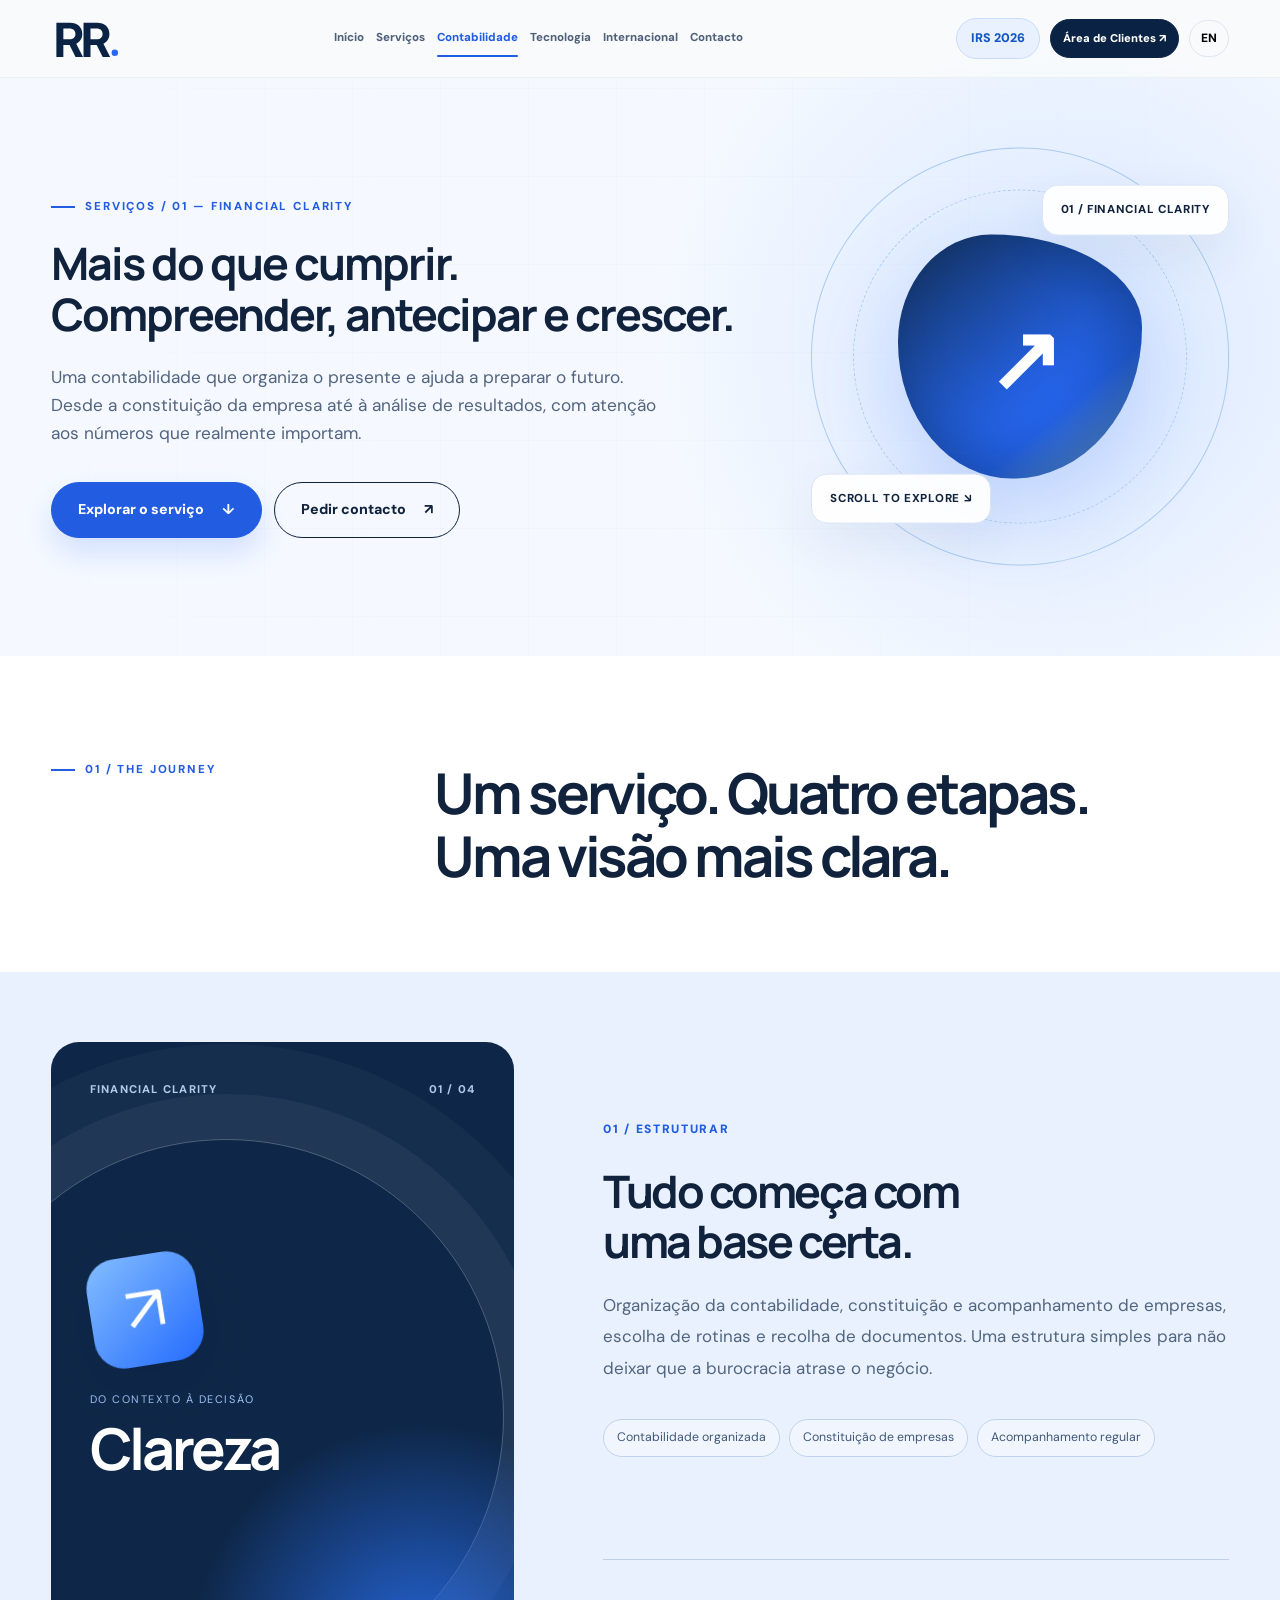
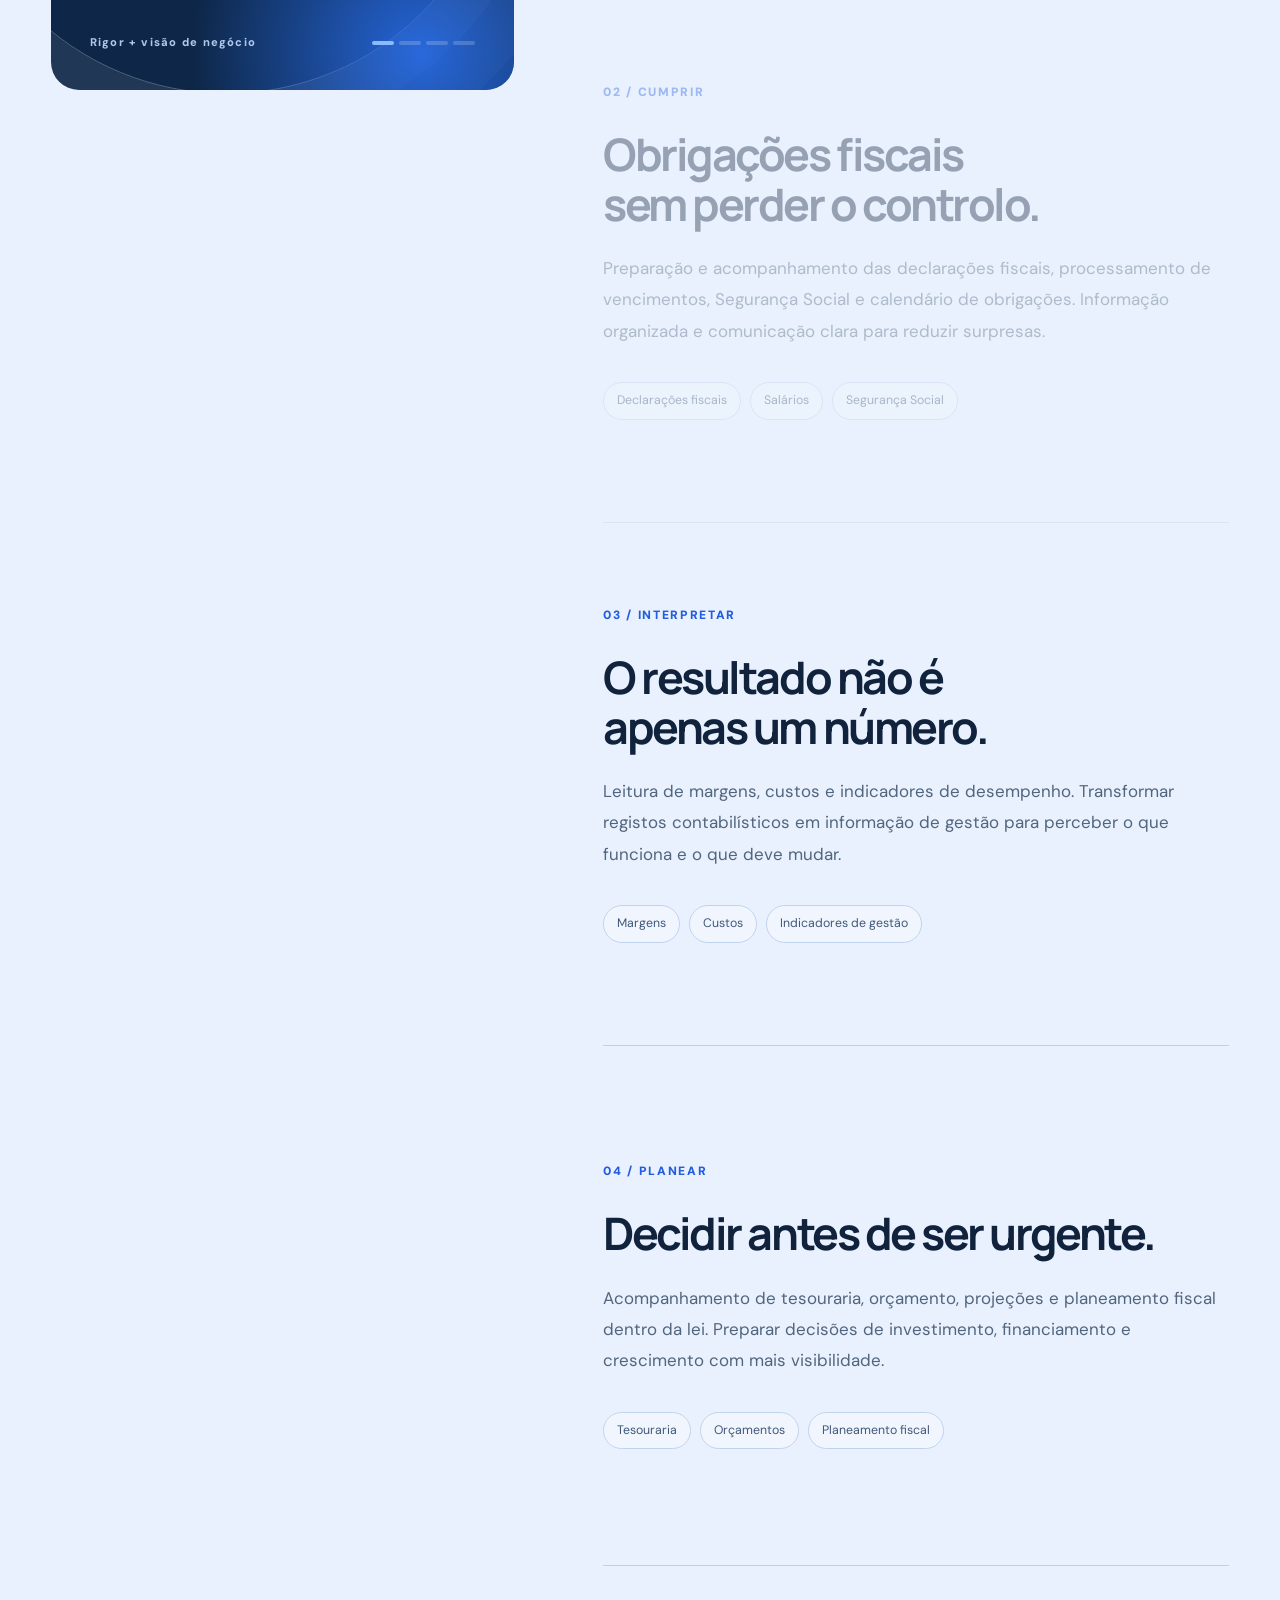
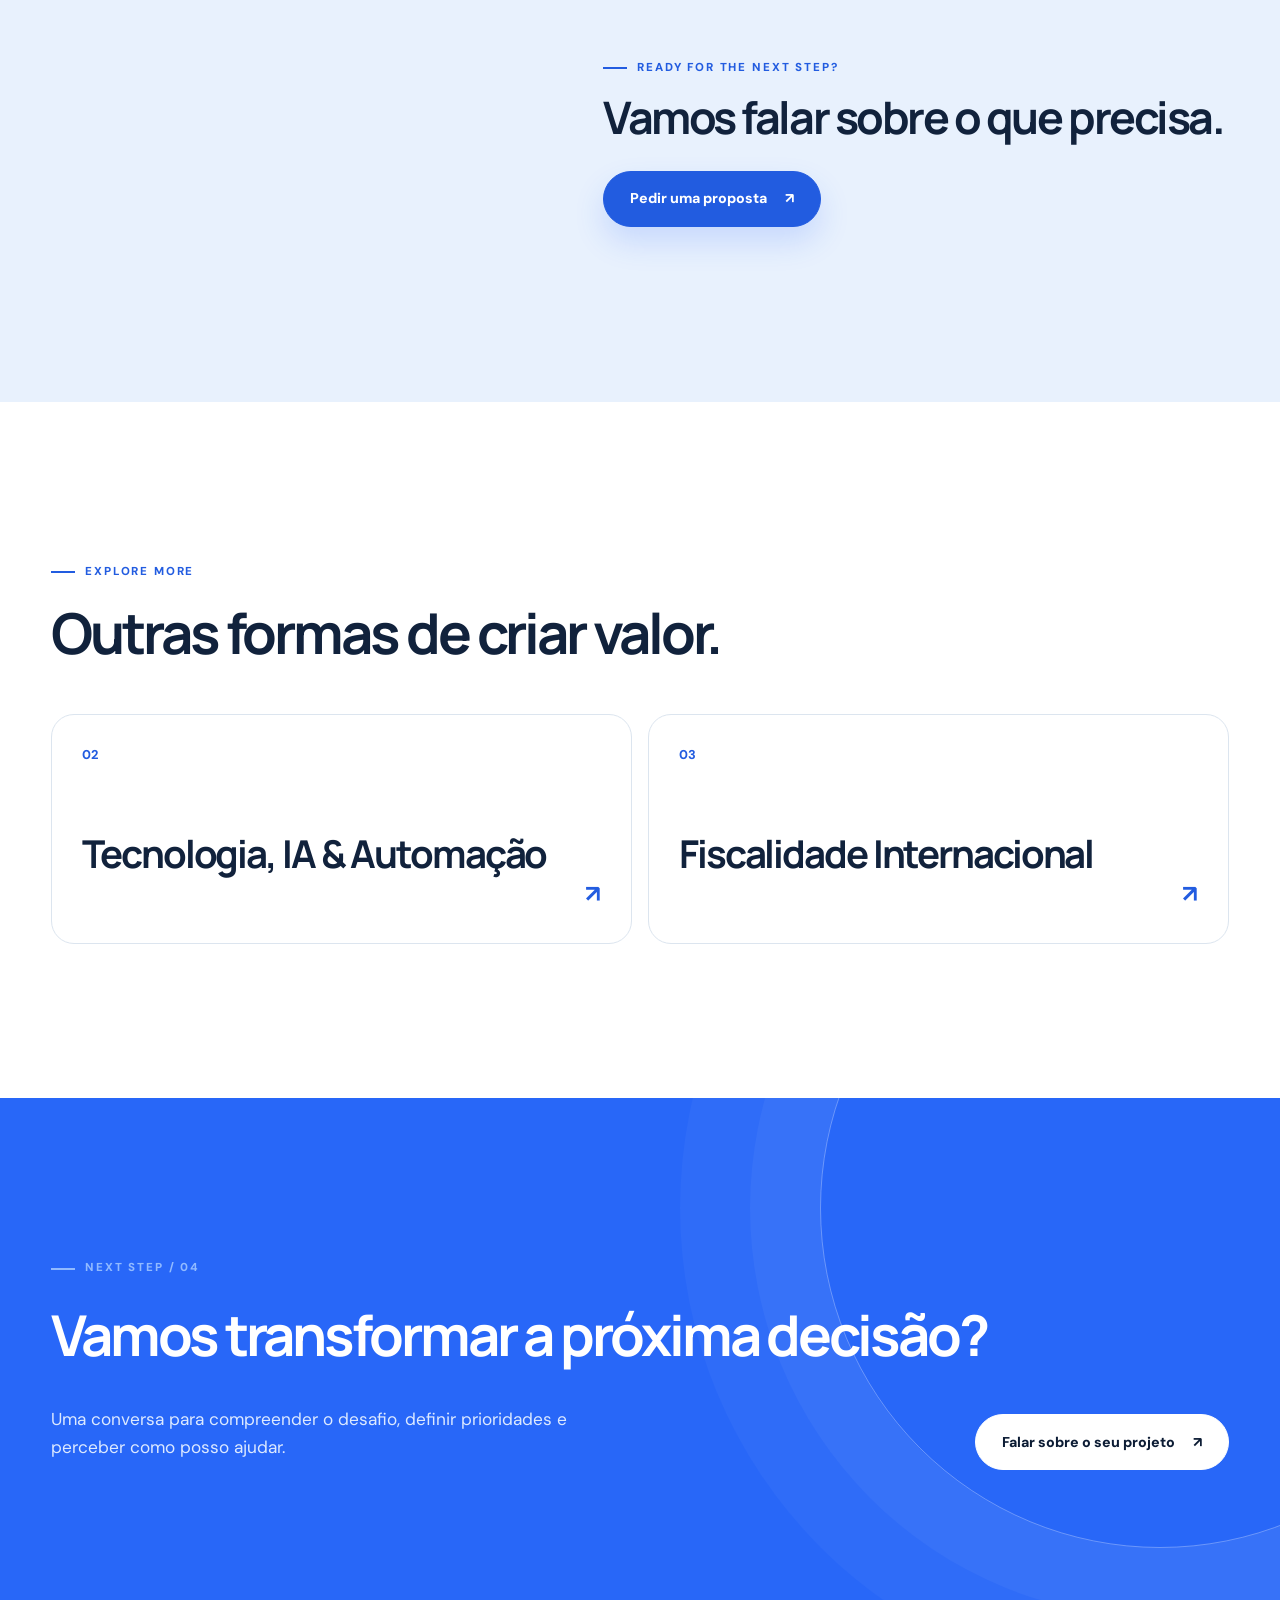
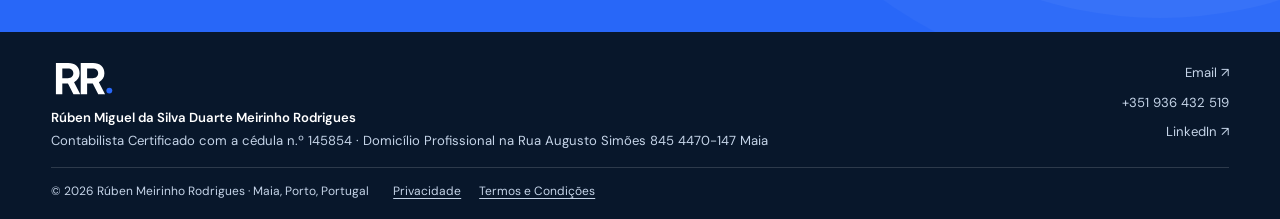
==== commit eadae83e: "Compact footer and add professional details, terms and privacy information" ====
--- a/contabilidade/index.html
+++ b/contabilidade/index.html
@@ -1,6 +1,6 @@
 <!DOCTYPE html>
 
-<html lang="pt-PT"><head><meta charset="utf-8"/><script src="../assets/clean-url.js"></script><meta content="width=device-width,initial-scale=1" name="viewport"/><meta content="#f7f9fc" name="theme-color"/><meta content="Rúben Meirinho Rodrigues — Contabilidade, fiscalidade, gestão e tecnologia. Contabilista Certificado na Maia, Porto." name="description"/><title>Contabilidade &amp; Gestão | Rúben Meirinho Rodrigues</title><link href="../assets/rr-logo.svg" rel="icon" type="image/svg+xml"/><link href="../assets/style.css?v=5" rel="stylesheet"/><link rel="stylesheet" href="../assets/layout.css?v=7"/></head><body><a class="skip-link" href="#main-content" data-pt="Saltar para o conteúdo" data-en="Skip to content">Saltar para o conteúdo</a><div id="progress"></div><header class="top" id="top"><div class="shell nav"><a class="brand" href="../"><img alt="RR. — Rúben Meirinho Rodrigues" class="logo-img" height="51" src="../assets/rr-logo.svg" width="76"/><span>Contabilidade · Fiscalidade<small>CONSULTORIA &amp; ESTRATÉGIA</small></span></a><nav aria-label="Principal" class="links" id="links"><a class="" href="../"><span class="" data-en="Home" data-pt="Início">Início</span></a><a class="" href="../#servicos"><span class="" data-en="Services" data-pt="Serviços">Serviços</span></a><a class="current" aria-current="page" href="../contabilidade/"><span class="" data-en="Accounting" data-pt="Contabilidade">Contabilidade</span></a><a class="" href="../tecnologia/"><span class="" data-en="Technology" data-pt="Tecnologia">Tecnologia</span></a><a class="" href="../internacional/"><span class="" data-en="International" data-pt="Internacional">Internacional</span></a><a class="" href="../contacto/"><span class="" data-en="Contact" data-pt="Contacto">Contacto</span></a></nav><div class="navend"><a class="nav-irs" data-en="Personal tax" data-pt="IRS 2026" href="../#irs">IRS 2026</a><a aria-label="Área de clientes empresariais — solicitar ligação de acesso" class="client-login" data-en="Business Client Portal ↗" data-pt="Área de Clientes ↗" href="../contacto/?assunto=portal-empresas" title="Acesso de empresas — solicitar ligação ao portal">Área de Clientes ↗</a><button aria-label="Switch language" class="lang" id="lang">EN</button><a class="navbtn" href="../contacto/"><span class="" data-en="Get in touch" data-pt="Pedir contacto">Pedir contacto</span> ↗</a><button aria-label="Menu" class="menu" id="menu" type="button" aria-expanded="false" aria-controls="links">☰</button></div></div></header><main id="main-content" tabindex="-1"><section class="servicehero blue"><div class="hero-gridlines"></div><div class="shell servicehero-inner"><div><span class="eyebrow">SERVIÇOS / 01 — FINANCIAL CLARITY</span><h1 class="hero-title" data-en="Beyond compliance. Understand, anticipate and grow." data-pt="Mais do que cumprir. Compreender, antecipar e crescer.">Mais do que cumprir. Compreender, antecipar e crescer.</h1><p class="herodesc"><span class="" data-en="Accounting that organises today and helps prepare tomorrow. From company formation to performance analysis, focusing on the numbers that matter." data-pt="Uma contabilidade que organiza o presente e ajuda a preparar o futuro. Desde a constituição da empresa até à análise de resultados, com atenção aos números que realmente importam.">Uma contabilidade que organiza o presente e ajuda a preparar o futuro. Desde a constituição da empresa até à análise de resultados, com atenção aos números que realmente importam.</span></p><div class="heroactions"><a class="btn solid" href="#percurso"><span class="" data-en="Explore the service" data-pt="Explorar o serviço">Explorar o serviço</span> ↓</a><a class="btn outline" href="../contacto/"><span class="" data-en="Get in touch" data-pt="Pedir contacto">Pedir contacto</span> ↗</a></div></div><div class="hero-object"><div class="ring r1"></div><div class="ring r2"></div><div class="sphere">↗</div><div class="mini mini1">01 / FINANCIAL CLARITY</div><div class="mini mini2">SCROLL TO EXPLORE ↘</div></div></div><div class="scrollnote">SCROLL ↓</div></section>
+<html lang="pt-PT"><head><meta charset="utf-8"/><script src="../assets/clean-url.js"></script><meta content="width=device-width,initial-scale=1" name="viewport"/><meta content="#f7f9fc" name="theme-color"/><meta content="Rúben Meirinho Rodrigues — Contabilidade, fiscalidade, gestão e tecnologia. Contabilista Certificado na Maia, Porto." name="description"/><title>Contabilidade &amp; Gestão | Rúben Meirinho Rodrigues</title><link href="../assets/rr-logo.svg" rel="icon" type="image/svg+xml"/><link href="../assets/style.css?v=5" rel="stylesheet"/><link rel="stylesheet" href="../assets/layout.css?v=8"/></head><body><a class="skip-link" href="#main-content" data-pt="Saltar para o conteúdo" data-en="Skip to content">Saltar para o conteúdo</a><div id="progress"></div><header class="top" id="top"><div class="shell nav"><a class="brand" href="../"><img alt="RR. — Rúben Meirinho Rodrigues" class="logo-img" height="51" src="../assets/rr-logo.svg" width="76"/><span>Contabilidade · Fiscalidade<small>CONSULTORIA &amp; ESTRATÉGIA</small></span></a><nav aria-label="Principal" class="links" id="links"><a class="" href="../"><span class="" data-en="Home" data-pt="Início">Início</span></a><a class="" href="../#servicos"><span class="" data-en="Services" data-pt="Serviços">Serviços</span></a><a class="current" aria-current="page" href="../contabilidade/"><span class="" data-en="Accounting" data-pt="Contabilidade">Contabilidade</span></a><a class="" href="../tecnologia/"><span class="" data-en="Technology" data-pt="Tecnologia">Tecnologia</span></a><a class="" href="../internacional/"><span class="" data-en="International" data-pt="Internacional">Internacional</span></a><a class="" href="../contacto/"><span class="" data-en="Contact" data-pt="Contacto">Contacto</span></a></nav><div class="navend"><a class="nav-irs" data-en="Personal tax" data-pt="IRS 2026" href="../#irs">IRS 2026</a><a aria-label="Área de clientes empresariais — solicitar ligação de acesso" class="client-login" data-en="Business Client Portal ↗" data-pt="Área de Clientes ↗" href="../contacto/?assunto=portal-empresas" title="Acesso de empresas — solicitar ligação ao portal">Área de Clientes ↗</a><button aria-label="Switch language" class="lang" id="lang">EN</button><a class="navbtn" href="../contacto/"><span class="" data-en="Get in touch" data-pt="Pedir contacto">Pedir contacto</span> ↗</a><button aria-label="Menu" class="menu" id="menu" type="button" aria-expanded="false" aria-controls="links">☰</button></div></div></header><main id="main-content" tabindex="-1"><section class="servicehero blue"><div class="hero-gridlines"></div><div class="shell servicehero-inner"><div><span class="eyebrow">SERVIÇOS / 01 — FINANCIAL CLARITY</span><h1 class="hero-title" data-en="Beyond compliance. Understand, anticipate and grow." data-pt="Mais do que cumprir. Compreender, antecipar e crescer.">Mais do que cumprir. Compreender, antecipar e crescer.</h1><p class="herodesc"><span class="" data-en="Accounting that organises today and helps prepare tomorrow. From company formation to performance analysis, focusing on the numbers that matter." data-pt="Uma contabilidade que organiza o presente e ajuda a preparar o futuro. Desde a constituição da empresa até à análise de resultados, com atenção aos números que realmente importam.">Uma contabilidade que organiza o presente e ajuda a preparar o futuro. Desde a constituição da empresa até à análise de resultados, com atenção aos números que realmente importam.</span></p><div class="heroactions"><a class="btn solid" href="#percurso"><span class="" data-en="Explore the service" data-pt="Explorar o serviço">Explorar o serviço</span> ↓</a><a class="btn outline" href="../contacto/"><span class="" data-en="Get in touch" data-pt="Pedir contacto">Pedir contacto</span> ↗</a></div></div><div class="hero-object"><div class="ring r1"></div><div class="ring r2"></div><div class="sphere">↗</div><div class="mini mini1">01 / FINANCIAL CLARITY</div><div class="mini mini2">SCROLL TO EXPLORE ↘</div></div></div><div class="scrollnote">SCROLL ↓</div></section>
 <section class="chapter-intro" id="percurso"><div class="shell introgrid"><span class="eyebrow">01 / THE JOURNEY</span><h2 class="" data-en="One service. Four stages. A clearer view." data-pt="Um serviço. Quatro etapas. Uma visão mais clara.">Um serviço. Quatro etapas. Uma visão mais clara.</h2></div></section>
 <section class="narrative blue"><div class="shell narrativegrid"><div class="visual-side"><div class="stickyvisual"><div class="visualtop"><span>FINANCIAL CLARITY</span><span class="step-indicator">01 / 04</span></div><div class="visualmiddle"><div class="visualshape">↗</div><span class="visualcaption"><span class="" data-en="FROM CONTEXT TO DECISION" data-pt="DO CONTEXTO À DECISÃO">DO CONTEXTO À DECISÃO</span></span><h3 class="visualword"><span class="" data-en="Clarity" data-pt="Clareza">Clareza</span></h3></div><div class="visualbottom"><span><span class="" data-en="Rigour + business perspective" data-pt="Rigor + visão de negócio">Rigor + visão de negócio</span></span><div class="stepbars"><i class="on"></i><i></i><i></i><i></i></div></div></div></div><div class="steps"><article class="step" data-step="0"><span class="stepnum">01 / ESTRUTURAR</span><h3 class="" data-en="It starts with the right foundation." data-pt="Tudo começa com uma base certa.">Tudo começa com uma base certa.</h3><p><span class="" data-en="Accounting organisation, company setup and ongoing support, with practical workflows that keep administration under control." data-pt="Organização da contabilidade, constituição e acompanhamento de empresas, escolha de rotinas e recolha de documentos. Uma estrutura simples para não deixar que a burocracia atrase o negócio.">Organização da contabilidade, constituição e acompanhamento de empresas, escolha de rotinas e recolha de documentos. Uma estrutura simples para não deixar que a burocracia atrase o negócio.</span></p><div class="chips"><span>Contabilidade organizada</span><span>Constituição de empresas</span><span>Acompanhamento regular</span></div></article><article class="step" data-step="1"><span class="stepnum">02 / CUMPRIR</span><h3 class="" data-en="Meet obligations with confidence." data-pt="Obrigações fiscais sem perder o controlo.">Obrigações fiscais sem perder o controlo.</h3><p><span class="" data-en="Tax filings, payroll, social security and compliance deadlines, supported by structured information and clear communication." data-pt="Preparação e acompanhamento das declarações fiscais, processamento de vencimentos, Segurança Social e calendário de obrigações. Informação organizada e comunicação clara para reduzir surpresas.">Preparação e acompanhamento das declarações fiscais, processamento de vencimentos, Segurança Social e calendário de obrigações. Informação organizada e comunicação clara para reduzir surpresas.</span></p><div class="chips"><span>Declarações fiscais</span><span>Salários</span><span>Segurança Social</span></div></article><article class="step" data-step="2"><span class="stepnum">03 / INTERPRETAR</span><h3 class="" data-en="A result is more than a number." data-pt="O resultado não é apenas um número.">O resultado não é apenas um número.</h3><p><span class="" data-en="Read margins, costs and performance indicators, turning accounting records into useful management information." data-pt="Leitura de margens, custos e indicadores de desempenho. Transformar registos contabilísticos em informação de gestão para perceber o que funciona e o que deve mudar.">Leitura de margens, custos e indicadores de desempenho. Transformar registos contabilísticos em informação de gestão para perceber o que funciona e o que deve mudar.</span></p><div class="chips"><span>Margens</span><span>Custos</span><span>Indicadores de gestão</span></div></article><article class="step" data-step="3"><span class="stepnum">04 / PLANEAR</span><h3 class="" data-en="Make decisions before they become urgent." data-pt="Decidir antes de ser urgente.">Decidir antes de ser urgente.</h3><p><span class="" data-en="Cash-flow monitoring, budgets, forecasts and lawful tax planning to support investment and growth decisions." data-pt="Acompanhamento de tesouraria, orçamento, projeções e planeamento fiscal dentro da lei. Preparar decisões de investimento, financiamento e crescimento com mais visibilidade.">Acompanhamento de tesouraria, orçamento, projeções e planeamento fiscal dentro da lei. Preparar decisões de investimento, financiamento e crescimento com mais visibilidade.</span></p><div class="chips"><span>Tesouraria</span><span>Orçamentos</span><span>Planeamento fiscal</span></div></article><div class="storyend"><span class="eyebrow">READY FOR THE NEXT STEP?</span><h3 class="" data-en="Let’s talk about what you need." data-pt="Vamos falar sobre o que precisa.">Vamos falar sobre o que precisa.</h3><a class="btn solid" href="../contacto/"><span class="" data-en="Request a proposal" data-pt="Pedir uma proposta">Pedir uma proposta</span> ↗</a></div></div></div></section>
-<section class="other"><div class="shell"><span class="eyebrow">EXPLORE MORE</span><h2 class="" data-en="Other ways to create value." data-pt="Outras formas de criar valor.">Outras formas de criar valor.</h2><div class="othergrid"><a class="othercard" href="../tecnologia/"><span>02</span><h3 class="" data-en="Technology, AI &amp; Automation" data-pt="Tecnologia, IA &amp; Automação">Tecnologia, IA &amp; Automação</h3><b>↗</b></a><a class="othercard" href="../internacional/"><span>03</span><h3 class="" data-en="International Tax" data-pt="Fiscalidade Internacional">Fiscalidade Internacional</h3><b>↗</b></a></div></div></section><section class="endcta"><div class="shell"><span class="eyebrow light">NEXT STEP / 04</span><h2 class="" data-en="Ready to make the next decision?" data-pt="Vamos transformar a próxima decisão?">Vamos transformar a próxima decisão?</h2><div class="ctarow"><p><span class="" data-en="A conversation to understand your challenge, set priorities and explore how I can help." data-pt="Uma conversa para compreender o desafio, definir prioridades e perceber como posso ajudar.">Uma conversa para compreender o desafio, definir prioridades e perceber como posso ajudar.</span></p><a class="btn white" href="../contacto/"><span class="" data-en="Discuss your project" data-pt="Falar sobre o seu projeto">Falar sobre o seu projeto</span> <span>↗</span></a></div></div><div class="ctaorb"></div></section></main><footer><div class="shell foot"><div><div class="footbrand">RR.</div><p>Rúben Meirinho Rodrigues<br/><span class="" data-en="Certified Accountant · Licence no. 145854" data-pt="Contabilista Certificado · Cédula n.º 145854">Contabilista Certificado · Cédula n.º 145854</span></p></div><div class="footlinks"><a href="mailto:contabilidade.rubenrodrigues@gmail.com">Email ↗</a><a href="tel:+351936432519">+351 936 432 519</a><a href="https://www.linkedin.com/in/ruben-m-rodrigues/" rel="noopener noreferrer" target="_blank">LinkedIn ↗</a></div><div class="footbottom">© <span id="year"></span> Rúben Meirinho Rodrigues · Maia, Porto, Portugal <a href="../privacidade/"><span class="" data-en="Privacy" data-pt="Privacidade">Privacidade</span></a></div></div></footer><script defer="" src="../assets/main.js?v=5"></script></body></html>+<section class="other"><div class="shell"><span class="eyebrow">EXPLORE MORE</span><h2 class="" data-en="Other ways to create value." data-pt="Outras formas de criar valor.">Outras formas de criar valor.</h2><div class="othergrid"><a class="othercard" href="../tecnologia/"><span>02</span><h3 class="" data-en="Technology, AI &amp; Automation" data-pt="Tecnologia, IA &amp; Automação">Tecnologia, IA &amp; Automação</h3><b>↗</b></a><a class="othercard" href="../internacional/"><span>03</span><h3 class="" data-en="International Tax" data-pt="Fiscalidade Internacional">Fiscalidade Internacional</h3><b>↗</b></a></div></div></section><section class="endcta"><div class="shell"><span class="eyebrow light">NEXT STEP / 04</span><h2 class="" data-en="Ready to make the next decision?" data-pt="Vamos transformar a próxima decisão?">Vamos transformar a próxima decisão?</h2><div class="ctarow"><p><span class="" data-en="A conversation to understand your challenge, set priorities and explore how I can help." data-pt="Uma conversa para compreender o desafio, definir prioridades e perceber como posso ajudar.">Uma conversa para compreender o desafio, definir prioridades e perceber como posso ajudar.</span></p><a class="btn white" href="../contacto/"><span class="" data-en="Discuss your project" data-pt="Falar sobre o seu projeto">Falar sobre o seu projeto</span> <span>↗</span></a></div></div><div class="ctaorb"></div></section></main><footer><div class="shell foot"><div class="footer-identity"><a class="footbrand" href="../"><img src="../assets/rr-logo-white.svg" width="64" height="43" alt="RR. — Início"/></a><p><span class="footer-name">Rúben Miguel da Silva Duarte Meirinho Rodrigues</span><span data-pt="Contabilista Certificado com a cédula n.º 145854 · Domicílio Profissional na Rua Augusto Simões 845 4470-147 Maia" data-en="Certified Accountant, licence no. 145854 · Professional address: Rua Augusto Simões 845 4470-147 Maia">Contabilista Certificado com a cédula n.º 145854 · Domicílio Profissional na Rua Augusto Simões 845 4470-147 Maia</span></p></div><div class="footlinks"><a href="mailto:contabilidade.rubenrodrigues@gmail.com">Email ↗</a><a href="tel:+351936432519">+351 936 432 519</a><a href="https://www.linkedin.com/in/ruben-m-rodrigues/" rel="noopener noreferrer" target="_blank">LinkedIn ↗</a></div><div class="footbottom"><span class="footer-copyright">© <span id="year"></span> Rúben Meirinho Rodrigues · Maia, Porto, Portugal</span><nav class="footer-legal" aria-label="Informação legal"><a href="../privacidade/" data-pt="Privacidade" data-en="Privacy">Privacidade</a><a href="../termos/" data-pt="Termos e Condições" data-en="Terms and Conditions">Termos e Condições</a></nav></div></div></footer><script defer="" src="../assets/main.js?v=5"></script></body></html>
--- a/assets/layout.css
+++ b/assets/layout.css
@@ -56,3 +56,26 @@
 @media(min-width:1600px){.tech-journey .audience-grid{grid-template-columns:repeat(3,minmax(0,1fr))}.tech-journey .audience-grid article{padding:20px}.tech-journey .audience-grid h3{font-size:1.15rem}}
 @media(max-width:900px){.contactgrid{grid-template-columns:minmax(0,1fr)}.contactgrid>.contactform{grid-column:1;grid-row:2}.tech-journey .introgrid{grid-template-columns:minmax(0,1fr)}.journey-heading h2{max-width:24ch}.tech-journey .tech-audience{padding:28px}.booking-dialog-header{padding:16px}.booking-body{padding:16px}}
 @media(max-width:520px){.tech-journey .tech-audience{padding:22px}.tech-journey .audience-grid article{padding:20px}.booking-cta .btn{width:100%}}
+
+/* Compact shared footer: related details stay together. */
+footer{padding:24px 0 18px}
+.foot{grid-template-columns:minmax(0,1fr) auto;gap:16px 32px;align-items:start}
+.footbrand{display:inline-flex;line-height:1;margin-bottom:8px}
+.footbrand img{display:block;width:64px;height:43px;object-fit:contain}
+.footer-identity{min-width:0;max-width:960px}
+.footer-identity p{font-size:.82rem;line-height:1.6;margin:0}
+.footer-identity p>span{display:block}
+.footer-name{color:#fff;font-weight:600;margin-bottom:2px}
+.footlinks{gap:4px;font-size:.82rem;padding-top:4px}
+.footlinks a{padding-block:3px;line-height:1.5}
+.footbottom{justify-content:flex-start;align-items:center;gap:8px 24px;margin-top:0;padding-top:14px;font-size:.75rem;line-height:1.6}
+.footer-copyright{display:block}
+.footer-legal{display:flex;flex-wrap:wrap;gap:8px 18px}
+.footer-legal a{text-underline-offset:3px}
+.legal-copy{max-width:1000px}
+.legal-copy h1{font-size:clamp(2.5rem,5vw,4.5rem);line-height:1.1}
+.legal-copy section{margin-top:32px}
+.legal-copy h2{font-size:clamp(1.35rem,2.4vw,1.8rem);line-height:1.3;letter-spacing:-.025em;margin-bottom:12px}
+.legal-copy p{max-width:80ch;line-height:1.8}
+.legal-provider-links a{color:var(--blue);text-decoration:underline;text-underline-offset:3px}
+@media(max-width:700px){.foot{grid-template-columns:minmax(0,1fr);gap:14px}.footlinks{flex-direction:row;align-items:center;flex-wrap:wrap;gap:4px 18px;padding-top:0}.footbottom{grid-column:1;gap:8px;margin-top:0}.footer-legal{width:100%}.footer-identity p{font-size:.8rem}}
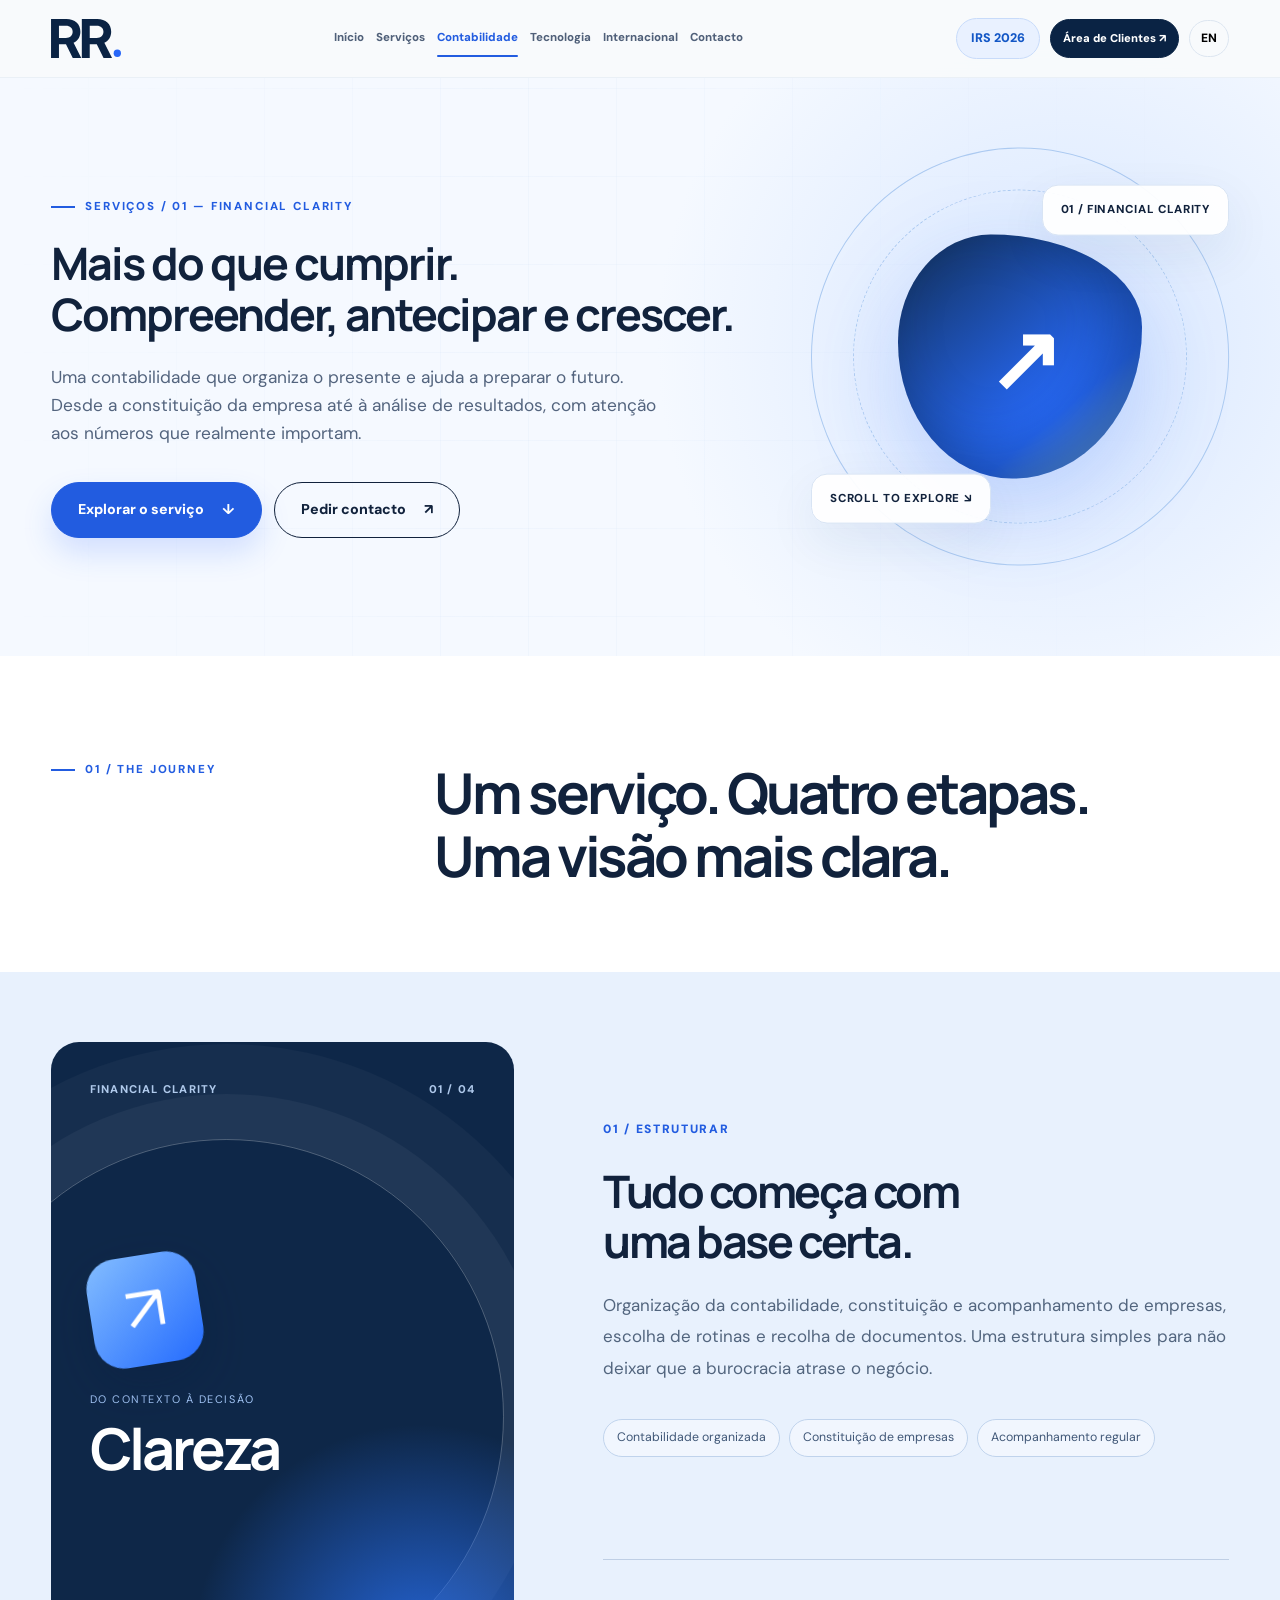
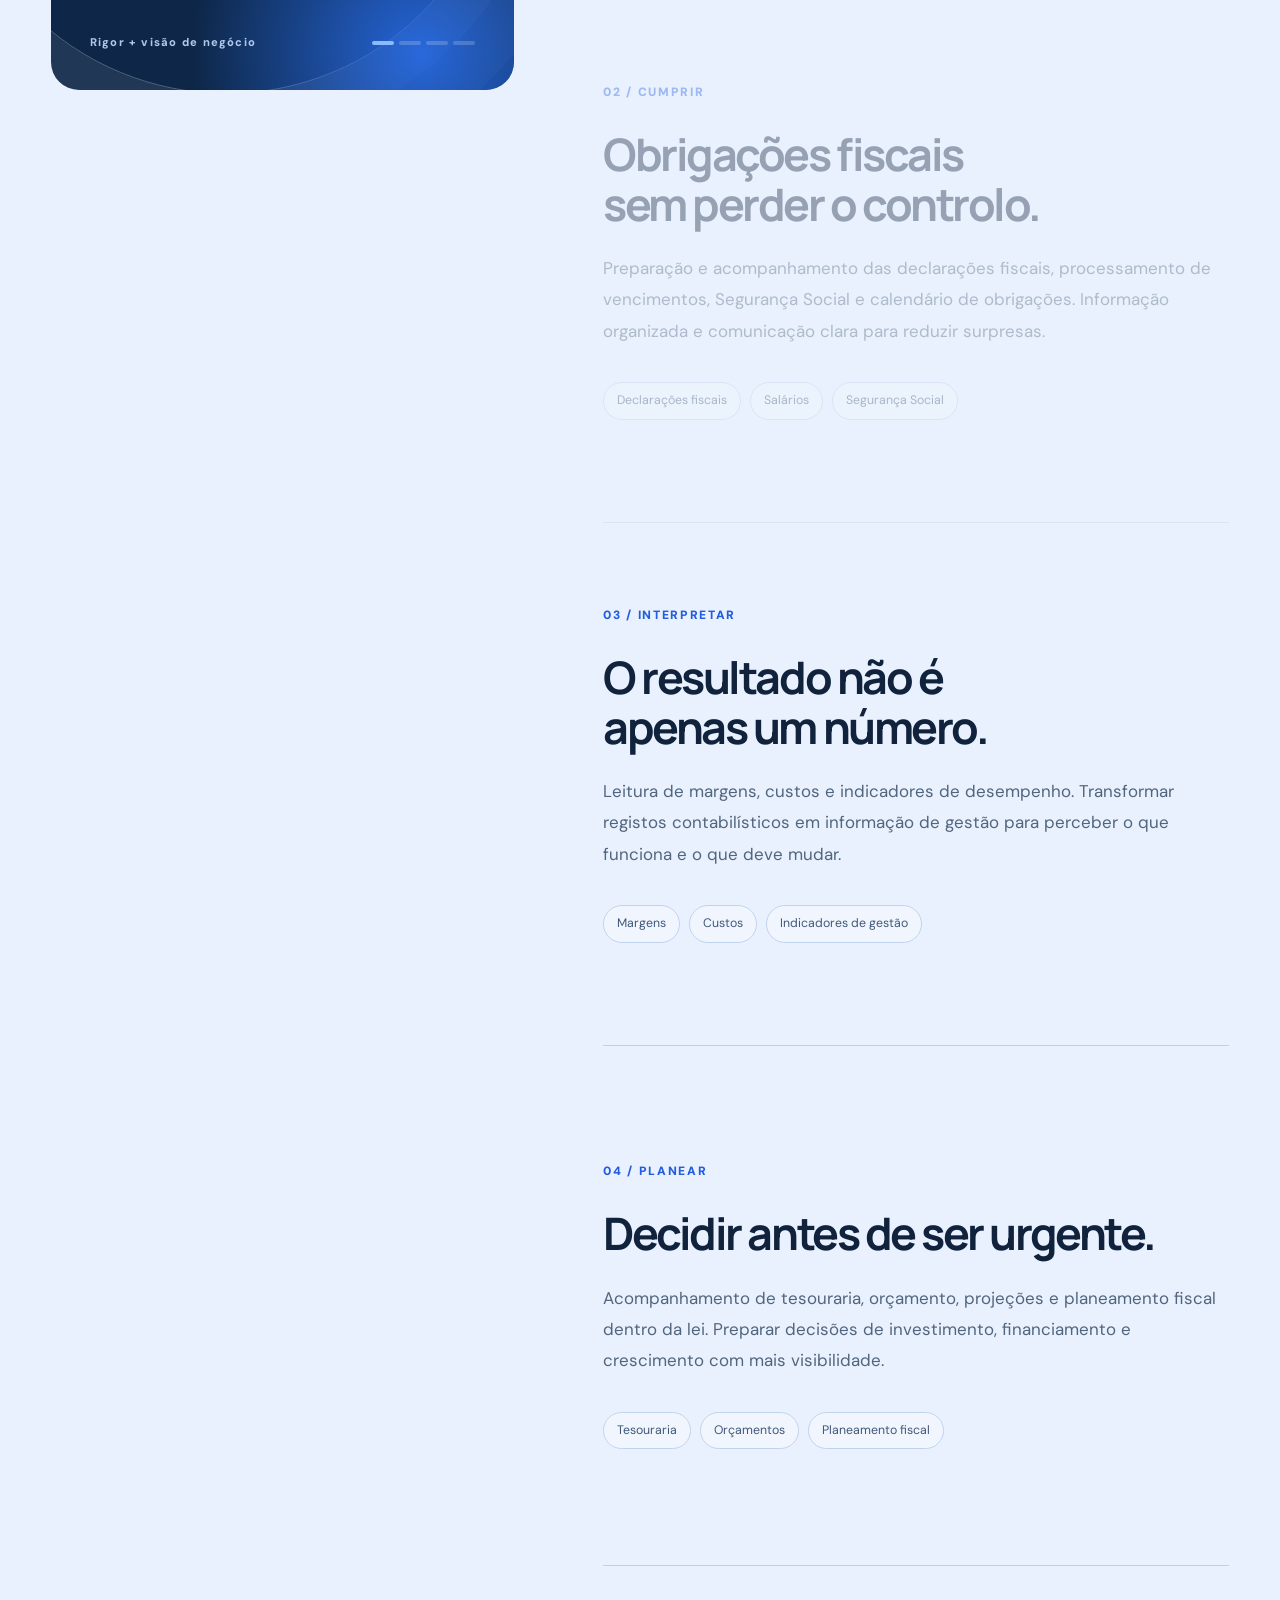
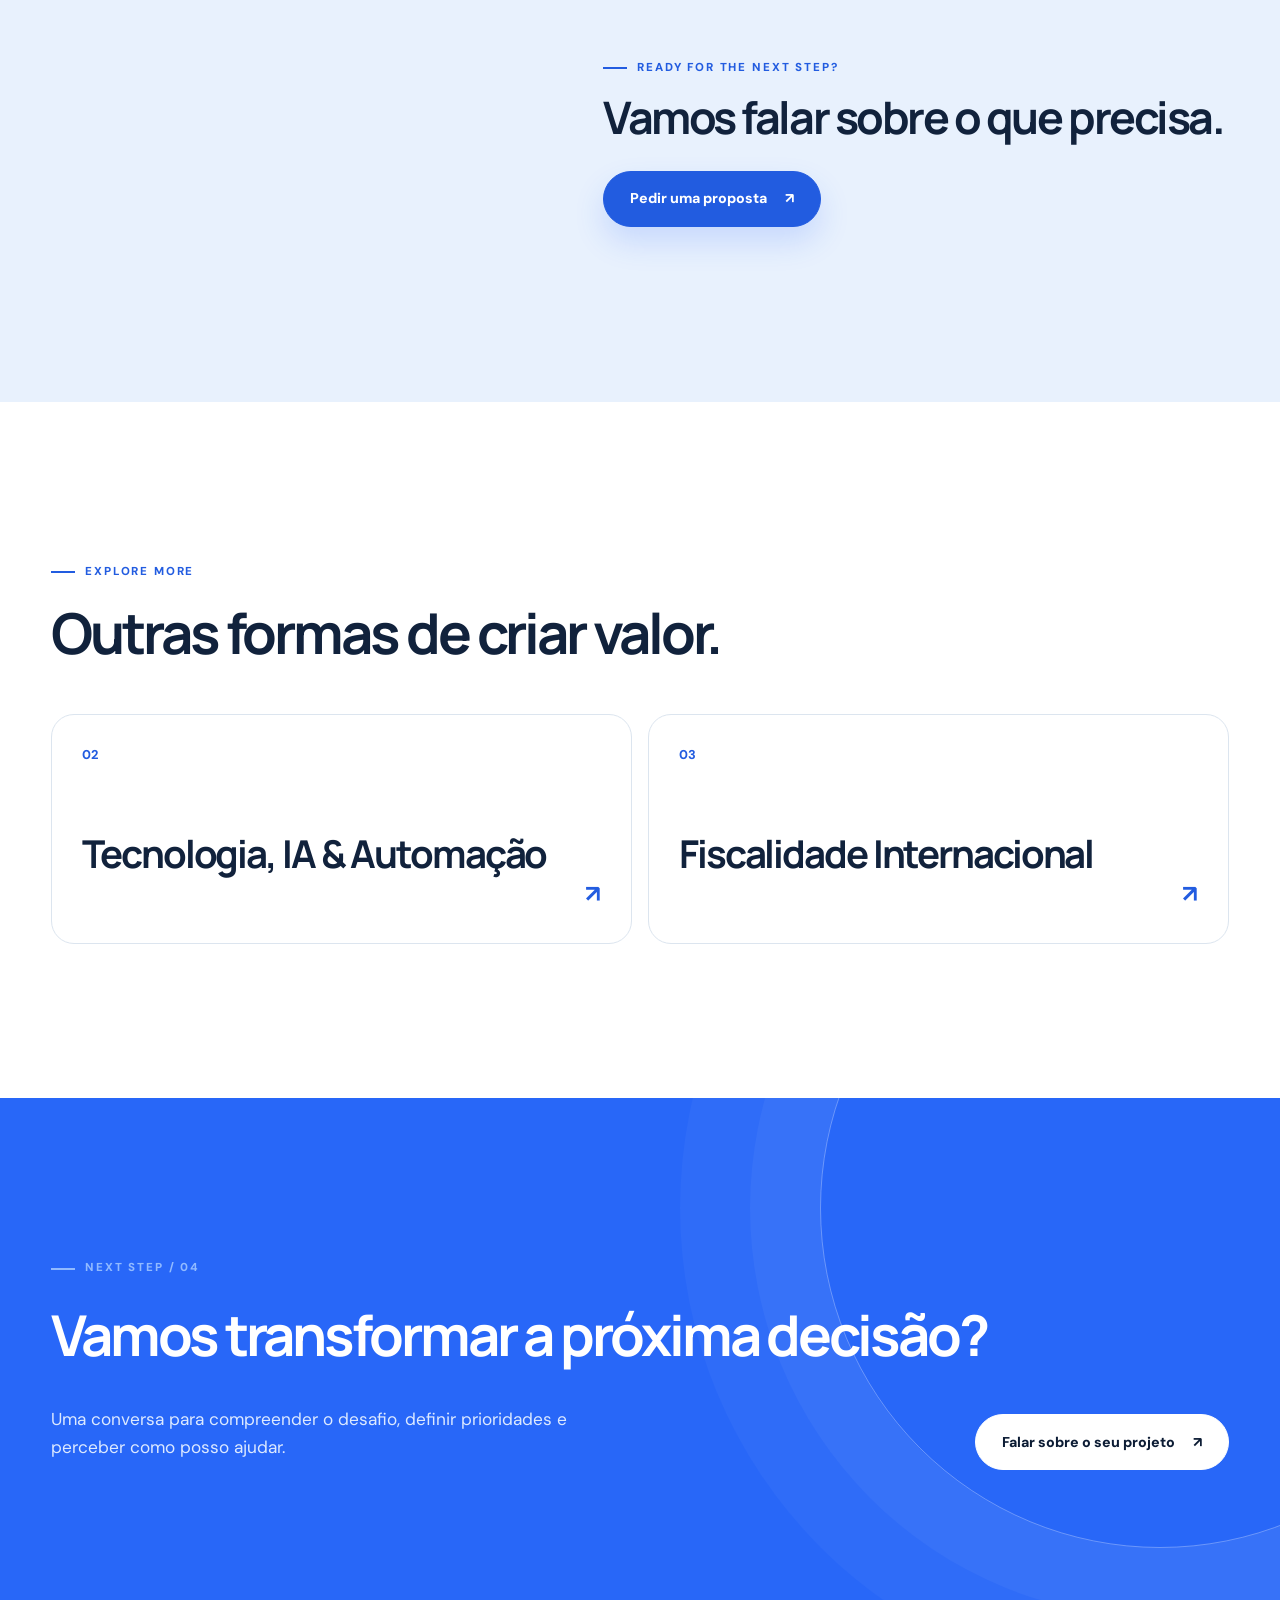
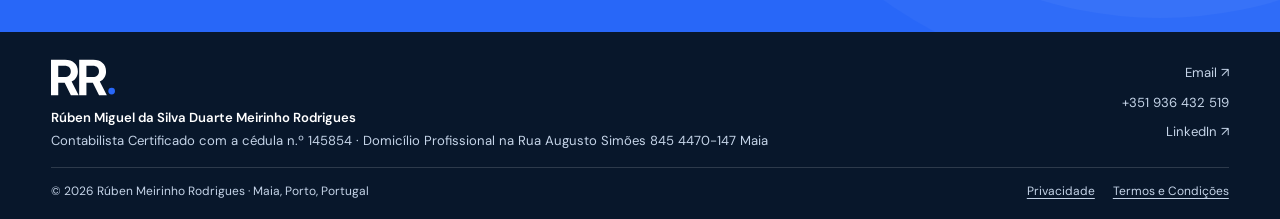
==== commit db78050f: "Trim SVG logo margins and right-align footer legal links" ====
--- a/contabilidade/index.html
+++ b/contabilidade/index.html
@@ -1,6 +1,6 @@
 <!DOCTYPE html>
 
-<html lang="pt-PT"><head><meta charset="utf-8"/><script src="../assets/clean-url.js"></script><meta content="width=device-width,initial-scale=1" name="viewport"/><meta content="#f7f9fc" name="theme-color"/><meta content="Rúben Meirinho Rodrigues — Contabilidade, fiscalidade, gestão e tecnologia. Contabilista Certificado na Maia, Porto." name="description"/><title>Contabilidade &amp; Gestão | Rúben Meirinho Rodrigues</title><link href="../assets/rr-logo.svg" rel="icon" type="image/svg+xml"/><link href="../assets/style.css?v=5" rel="stylesheet"/><link rel="stylesheet" href="../assets/layout.css?v=8"/></head><body><a class="skip-link" href="#main-content" data-pt="Saltar para o conteúdo" data-en="Skip to content">Saltar para o conteúdo</a><div id="progress"></div><header class="top" id="top"><div class="shell nav"><a class="brand" href="../"><img alt="RR. — Rúben Meirinho Rodrigues" class="logo-img" height="51" src="../assets/rr-logo.svg" width="76"/><span>Contabilidade · Fiscalidade<small>CONSULTORIA &amp; ESTRATÉGIA</small></span></a><nav aria-label="Principal" class="links" id="links"><a class="" href="../"><span class="" data-en="Home" data-pt="Início">Início</span></a><a class="" href="../#servicos"><span class="" data-en="Services" data-pt="Serviços">Serviços</span></a><a class="current" aria-current="page" href="../contabilidade/"><span class="" data-en="Accounting" data-pt="Contabilidade">Contabilidade</span></a><a class="" href="../tecnologia/"><span class="" data-en="Technology" data-pt="Tecnologia">Tecnologia</span></a><a class="" href="../internacional/"><span class="" data-en="International" data-pt="Internacional">Internacional</span></a><a class="" href="../contacto/"><span class="" data-en="Contact" data-pt="Contacto">Contacto</span></a></nav><div class="navend"><a class="nav-irs" data-en="Personal tax" data-pt="IRS 2026" href="../#irs">IRS 2026</a><a aria-label="Área de clientes empresariais — solicitar ligação de acesso" class="client-login" data-en="Business Client Portal ↗" data-pt="Área de Clientes ↗" href="../contacto/?assunto=portal-empresas" title="Acesso de empresas — solicitar ligação ao portal">Área de Clientes ↗</a><button aria-label="Switch language" class="lang" id="lang">EN</button><a class="navbtn" href="../contacto/"><span class="" data-en="Get in touch" data-pt="Pedir contacto">Pedir contacto</span> ↗</a><button aria-label="Menu" class="menu" id="menu" type="button" aria-expanded="false" aria-controls="links">☰</button></div></div></header><main id="main-content" tabindex="-1"><section class="servicehero blue"><div class="hero-gridlines"></div><div class="shell servicehero-inner"><div><span class="eyebrow">SERVIÇOS / 01 — FINANCIAL CLARITY</span><h1 class="hero-title" data-en="Beyond compliance. Understand, anticipate and grow." data-pt="Mais do que cumprir. Compreender, antecipar e crescer.">Mais do que cumprir. Compreender, antecipar e crescer.</h1><p class="herodesc"><span class="" data-en="Accounting that organises today and helps prepare tomorrow. From company formation to performance analysis, focusing on the numbers that matter." data-pt="Uma contabilidade que organiza o presente e ajuda a preparar o futuro. Desde a constituição da empresa até à análise de resultados, com atenção aos números que realmente importam.">Uma contabilidade que organiza o presente e ajuda a preparar o futuro. Desde a constituição da empresa até à análise de resultados, com atenção aos números que realmente importam.</span></p><div class="heroactions"><a class="btn solid" href="#percurso"><span class="" data-en="Explore the service" data-pt="Explorar o serviço">Explorar o serviço</span> ↓</a><a class="btn outline" href="../contacto/"><span class="" data-en="Get in touch" data-pt="Pedir contacto">Pedir contacto</span> ↗</a></div></div><div class="hero-object"><div class="ring r1"></div><div class="ring r2"></div><div class="sphere">↗</div><div class="mini mini1">01 / FINANCIAL CLARITY</div><div class="mini mini2">SCROLL TO EXPLORE ↘</div></div></div><div class="scrollnote">SCROLL ↓</div></section>
+<html lang="pt-PT"><head><meta charset="utf-8"/><script src="../assets/clean-url.js"></script><meta content="width=device-width,initial-scale=1" name="viewport"/><meta content="#f7f9fc" name="theme-color"/><meta content="Rúben Meirinho Rodrigues — Contabilidade, fiscalidade, gestão e tecnologia. Contabilista Certificado na Maia, Porto." name="description"/><title>Contabilidade &amp; Gestão | Rúben Meirinho Rodrigues</title><link href="../assets/rr-logo.svg?v=9" rel="icon" type="image/svg+xml"/><link href="../assets/style.css?v=5" rel="stylesheet"/><link rel="stylesheet" href="../assets/layout.css?v=9"/></head><body><a class="skip-link" href="#main-content" data-pt="Saltar para o conteúdo" data-en="Skip to content">Saltar para o conteúdo</a><div id="progress"></div><header class="top" id="top"><div class="shell nav"><a class="brand" href="../"><img alt="RR. — Rúben Meirinho Rodrigues" class="logo-img" height="51" src="../assets/rr-logo.svg?v=9" width="76"/><span>Contabilidade · Fiscalidade<small>CONSULTORIA &amp; ESTRATÉGIA</small></span></a><nav aria-label="Principal" class="links" id="links"><a class="" href="../"><span class="" data-en="Home" data-pt="Início">Início</span></a><a class="" href="../#servicos"><span class="" data-en="Services" data-pt="Serviços">Serviços</span></a><a class="current" aria-current="page" href="../contabilidade/"><span class="" data-en="Accounting" data-pt="Contabilidade">Contabilidade</span></a><a class="" href="../tecnologia/"><span class="" data-en="Technology" data-pt="Tecnologia">Tecnologia</span></a><a class="" href="../internacional/"><span class="" data-en="International" data-pt="Internacional">Internacional</span></a><a class="" href="../contacto/"><span class="" data-en="Contact" data-pt="Contacto">Contacto</span></a></nav><div class="navend"><a class="nav-irs" data-en="Personal tax" data-pt="IRS 2026" href="../#irs">IRS 2026</a><a aria-label="Área de clientes empresariais — solicitar ligação de acesso" class="client-login" data-en="Business Client Portal ↗" data-pt="Área de Clientes ↗" href="../contacto/?assunto=portal-empresas" title="Acesso de empresas — solicitar ligação ao portal">Área de Clientes ↗</a><button aria-label="Switch language" class="lang" id="lang">EN</button><a class="navbtn" href="../contacto/"><span class="" data-en="Get in touch" data-pt="Pedir contacto">Pedir contacto</span> ↗</a><button aria-label="Menu" class="menu" id="menu" type="button" aria-expanded="false" aria-controls="links">☰</button></div></div></header><main id="main-content" tabindex="-1"><section class="servicehero blue"><div class="hero-gridlines"></div><div class="shell servicehero-inner"><div><span class="eyebrow">SERVIÇOS / 01 — FINANCIAL CLARITY</span><h1 class="hero-title" data-en="Beyond compliance. Understand, anticipate and grow." data-pt="Mais do que cumprir. Compreender, antecipar e crescer.">Mais do que cumprir. Compreender, antecipar e crescer.</h1><p class="herodesc"><span class="" data-en="Accounting that organises today and helps prepare tomorrow. From company formation to performance analysis, focusing on the numbers that matter." data-pt="Uma contabilidade que organiza o presente e ajuda a preparar o futuro. Desde a constituição da empresa até à análise de resultados, com atenção aos números que realmente importam.">Uma contabilidade que organiza o presente e ajuda a preparar o futuro. Desde a constituição da empresa até à análise de resultados, com atenção aos números que realmente importam.</span></p><div class="heroactions"><a class="btn solid" href="#percurso"><span class="" data-en="Explore the service" data-pt="Explorar o serviço">Explorar o serviço</span> ↓</a><a class="btn outline" href="../contacto/"><span class="" data-en="Get in touch" data-pt="Pedir contacto">Pedir contacto</span> ↗</a></div></div><div class="hero-object"><div class="ring r1"></div><div class="ring r2"></div><div class="sphere">↗</div><div class="mini mini1">01 / FINANCIAL CLARITY</div><div class="mini mini2">SCROLL TO EXPLORE ↘</div></div></div><div class="scrollnote">SCROLL ↓</div></section>
 <section class="chapter-intro" id="percurso"><div class="shell introgrid"><span class="eyebrow">01 / THE JOURNEY</span><h2 class="" data-en="One service. Four stages. A clearer view." data-pt="Um serviço. Quatro etapas. Uma visão mais clara.">Um serviço. Quatro etapas. Uma visão mais clara.</h2></div></section>
 <section class="narrative blue"><div class="shell narrativegrid"><div class="visual-side"><div class="stickyvisual"><div class="visualtop"><span>FINANCIAL CLARITY</span><span class="step-indicator">01 / 04</span></div><div class="visualmiddle"><div class="visualshape">↗</div><span class="visualcaption"><span class="" data-en="FROM CONTEXT TO DECISION" data-pt="DO CONTEXTO À DECISÃO">DO CONTEXTO À DECISÃO</span></span><h3 class="visualword"><span class="" data-en="Clarity" data-pt="Clareza">Clareza</span></h3></div><div class="visualbottom"><span><span class="" data-en="Rigour + business perspective" data-pt="Rigor + visão de negócio">Rigor + visão de negócio</span></span><div class="stepbars"><i class="on"></i><i></i><i></i><i></i></div></div></div></div><div class="steps"><article class="step" data-step="0"><span class="stepnum">01 / ESTRUTURAR</span><h3 class="" data-en="It starts with the right foundation." data-pt="Tudo começa com uma base certa.">Tudo começa com uma base certa.</h3><p><span class="" data-en="Accounting organisation, company setup and ongoing support, with practical workflows that keep administration under control." data-pt="Organização da contabilidade, constituição e acompanhamento de empresas, escolha de rotinas e recolha de documentos. Uma estrutura simples para não deixar que a burocracia atrase o negócio.">Organização da contabilidade, constituição e acompanhamento de empresas, escolha de rotinas e recolha de documentos. Uma estrutura simples para não deixar que a burocracia atrase o negócio.</span></p><div class="chips"><span>Contabilidade organizada</span><span>Constituição de empresas</span><span>Acompanhamento regular</span></div></article><article class="step" data-step="1"><span class="stepnum">02 / CUMPRIR</span><h3 class="" data-en="Meet obligations with confidence." data-pt="Obrigações fiscais sem perder o controlo.">Obrigações fiscais sem perder o controlo.</h3><p><span class="" data-en="Tax filings, payroll, social security and compliance deadlines, supported by structured information and clear communication." data-pt="Preparação e acompanhamento das declarações fiscais, processamento de vencimentos, Segurança Social e calendário de obrigações. Informação organizada e comunicação clara para reduzir surpresas.">Preparação e acompanhamento das declarações fiscais, processamento de vencimentos, Segurança Social e calendário de obrigações. Informação organizada e comunicação clara para reduzir surpresas.</span></p><div class="chips"><span>Declarações fiscais</span><span>Salários</span><span>Segurança Social</span></div></article><article class="step" data-step="2"><span class="stepnum">03 / INTERPRETAR</span><h3 class="" data-en="A result is more than a number." data-pt="O resultado não é apenas um número.">O resultado não é apenas um número.</h3><p><span class="" data-en="Read margins, costs and performance indicators, turning accounting records into useful management information." data-pt="Leitura de margens, custos e indicadores de desempenho. Transformar registos contabilísticos em informação de gestão para perceber o que funciona e o que deve mudar.">Leitura de margens, custos e indicadores de desempenho. Transformar registos contabilísticos em informação de gestão para perceber o que funciona e o que deve mudar.</span></p><div class="chips"><span>Margens</span><span>Custos</span><span>Indicadores de gestão</span></div></article><article class="step" data-step="3"><span class="stepnum">04 / PLANEAR</span><h3 class="" data-en="Make decisions before they become urgent." data-pt="Decidir antes de ser urgente.">Decidir antes de ser urgente.</h3><p><span class="" data-en="Cash-flow monitoring, budgets, forecasts and lawful tax planning to support investment and growth decisions." data-pt="Acompanhamento de tesouraria, orçamento, projeções e planeamento fiscal dentro da lei. Preparar decisões de investimento, financiamento e crescimento com mais visibilidade.">Acompanhamento de tesouraria, orçamento, projeções e planeamento fiscal dentro da lei. Preparar decisões de investimento, financiamento e crescimento com mais visibilidade.</span></p><div class="chips"><span>Tesouraria</span><span>Orçamentos</span><span>Planeamento fiscal</span></div></article><div class="storyend"><span class="eyebrow">READY FOR THE NEXT STEP?</span><h3 class="" data-en="Let’s talk about what you need." data-pt="Vamos falar sobre o que precisa.">Vamos falar sobre o que precisa.</h3><a class="btn solid" href="../contacto/"><span class="" data-en="Request a proposal" data-pt="Pedir uma proposta">Pedir uma proposta</span> ↗</a></div></div></div></section>
-<section class="other"><div class="shell"><span class="eyebrow">EXPLORE MORE</span><h2 class="" data-en="Other ways to create value." data-pt="Outras formas de criar valor.">Outras formas de criar valor.</h2><div class="othergrid"><a class="othercard" href="../tecnologia/"><span>02</span><h3 class="" data-en="Technology, AI &amp; Automation" data-pt="Tecnologia, IA &amp; Automação">Tecnologia, IA &amp; Automação</h3><b>↗</b></a><a class="othercard" href="../internacional/"><span>03</span><h3 class="" data-en="International Tax" data-pt="Fiscalidade Internacional">Fiscalidade Internacional</h3><b>↗</b></a></div></div></section><section class="endcta"><div class="shell"><span class="eyebrow light">NEXT STEP / 04</span><h2 class="" data-en="Ready to make the next decision?" data-pt="Vamos transformar a próxima decisão?">Vamos transformar a próxima decisão?</h2><div class="ctarow"><p><span class="" data-en="A conversation to understand your challenge, set priorities and explore how I can help." data-pt="Uma conversa para compreender o desafio, definir prioridades e perceber como posso ajudar.">Uma conversa para compreender o desafio, definir prioridades e perceber como posso ajudar.</span></p><a class="btn white" href="../contacto/"><span class="" data-en="Discuss your project" data-pt="Falar sobre o seu projeto">Falar sobre o seu projeto</span> <span>↗</span></a></div></div><div class="ctaorb"></div></section></main><footer><div class="shell foot"><div class="footer-identity"><a class="footbrand" href="../"><img src="../assets/rr-logo-white.svg" width="64" height="43" alt="RR. — Início"/></a><p><span class="footer-name">Rúben Miguel da Silva Duarte Meirinho Rodrigues</span><span data-pt="Contabilista Certificado com a cédula n.º 145854 · Domicílio Profissional na Rua Augusto Simões 845 4470-147 Maia" data-en="Certified Accountant, licence no. 145854 · Professional address: Rua Augusto Simões 845 4470-147 Maia">Contabilista Certificado com a cédula n.º 145854 · Domicílio Profissional na Rua Augusto Simões 845 4470-147 Maia</span></p></div><div class="footlinks"><a href="mailto:contabilidade.rubenrodrigues@gmail.com">Email ↗</a><a href="tel:+351936432519">+351 936 432 519</a><a href="https://www.linkedin.com/in/ruben-m-rodrigues/" rel="noopener noreferrer" target="_blank">LinkedIn ↗</a></div><div class="footbottom"><span class="footer-copyright">© <span id="year"></span> Rúben Meirinho Rodrigues · Maia, Porto, Portugal</span><nav class="footer-legal" aria-label="Informação legal"><a href="../privacidade/" data-pt="Privacidade" data-en="Privacy">Privacidade</a><a href="../termos/" data-pt="Termos e Condições" data-en="Terms and Conditions">Termos e Condições</a></nav></div></div></footer><script defer="" src="../assets/main.js?v=5"></script></body></html>+<section class="other"><div class="shell"><span class="eyebrow">EXPLORE MORE</span><h2 class="" data-en="Other ways to create value." data-pt="Outras formas de criar valor.">Outras formas de criar valor.</h2><div class="othergrid"><a class="othercard" href="../tecnologia/"><span>02</span><h3 class="" data-en="Technology, AI &amp; Automation" data-pt="Tecnologia, IA &amp; Automação">Tecnologia, IA &amp; Automação</h3><b>↗</b></a><a class="othercard" href="../internacional/"><span>03</span><h3 class="" data-en="International Tax" data-pt="Fiscalidade Internacional">Fiscalidade Internacional</h3><b>↗</b></a></div></div></section><section class="endcta"><div class="shell"><span class="eyebrow light">NEXT STEP / 04</span><h2 class="" data-en="Ready to make the next decision?" data-pt="Vamos transformar a próxima decisão?">Vamos transformar a próxima decisão?</h2><div class="ctarow"><p><span class="" data-en="A conversation to understand your challenge, set priorities and explore how I can help." data-pt="Uma conversa para compreender o desafio, definir prioridades e perceber como posso ajudar.">Uma conversa para compreender o desafio, definir prioridades e perceber como posso ajudar.</span></p><a class="btn white" href="../contacto/"><span class="" data-en="Discuss your project" data-pt="Falar sobre o seu projeto">Falar sobre o seu projeto</span> <span>↗</span></a></div></div><div class="ctaorb"></div></section></main><footer><div class="shell foot"><div class="footer-identity"><a class="footbrand" href="../"><img src="../assets/rr-logo-white.svg?v=9" width="64" height="43" alt="RR. — Início"/></a><p><span class="footer-name">Rúben Miguel da Silva Duarte Meirinho Rodrigues</span><span data-pt="Contabilista Certificado com a cédula n.º 145854 · Domicílio Profissional na Rua Augusto Simões 845 4470-147 Maia" data-en="Certified Accountant, licence no. 145854 · Professional address: Rua Augusto Simões 845 4470-147 Maia">Contabilista Certificado com a cédula n.º 145854 · Domicílio Profissional na Rua Augusto Simões 845 4470-147 Maia</span></p></div><div class="footlinks"><a href="mailto:contabilidade.rubenrodrigues@gmail.com">Email ↗</a><a href="tel:+351936432519">+351 936 432 519</a><a href="https://www.linkedin.com/in/ruben-m-rodrigues/" rel="noopener noreferrer" target="_blank">LinkedIn ↗</a></div><div class="footbottom"><span class="footer-copyright">© <span id="year"></span> Rúben Meirinho Rodrigues · Maia, Porto, Portugal</span><nav class="footer-legal" aria-label="Informação legal"><a href="../privacidade/" data-pt="Privacidade" data-en="Privacy">Privacidade</a><a href="../termos/" data-pt="Termos e Condições" data-en="Terms and Conditions">Termos e Condições</a></nav></div></div></footer><script defer="" src="../assets/main.js?v=5"></script></body></html>
--- a/assets/layout.css
+++ b/assets/layout.css
@@ -61,7 +61,7 @@
 footer{padding:24px 0 18px}
 .foot{grid-template-columns:minmax(0,1fr) auto;gap:16px 32px;align-items:start}
 .footbrand{display:inline-flex;line-height:1;margin-bottom:8px}
-.footbrand img{display:block;width:64px;height:43px;object-fit:contain}
+.footbrand img{display:block;width:64px;height:43px;object-fit:contain;object-position:left center}
 .footer-identity{min-width:0;max-width:960px}
 .footer-identity p{font-size:.82rem;line-height:1.6;margin:0}
 .footer-identity p>span{display:block}
@@ -70,7 +70,7 @@
 .footlinks a{padding-block:3px;line-height:1.5}
 .footbottom{justify-content:flex-start;align-items:center;gap:8px 24px;margin-top:0;padding-top:14px;font-size:.75rem;line-height:1.6}
 .footer-copyright{display:block}
-.footer-legal{display:flex;flex-wrap:wrap;gap:8px 18px}
+.footer-legal{display:flex;flex-wrap:wrap;justify-content:flex-end;gap:8px 18px;margin-left:auto}
 .footer-legal a{text-underline-offset:3px}
 .legal-copy{max-width:1000px}
 .legal-copy h1{font-size:clamp(2.5rem,5vw,4.5rem);line-height:1.1}
@@ -79,3 +79,6 @@
 .legal-copy p{max-width:80ch;line-height:1.8}
 .legal-provider-links a{color:var(--blue);text-decoration:underline;text-underline-offset:3px}
 @media(max-width:700px){.foot{grid-template-columns:minmax(0,1fr);gap:14px}.footlinks{flex-direction:row;align-items:center;flex-wrap:wrap;gap:4px 18px;padding-top:0}.footbottom{grid-column:1;gap:8px;margin-top:0}.footer-legal{width:100%}.footer-identity p{font-size:.8rem}}
+
+/* Align the visible SVG artwork with the shared left content edge. */
+.logo-img{object-position:left center}
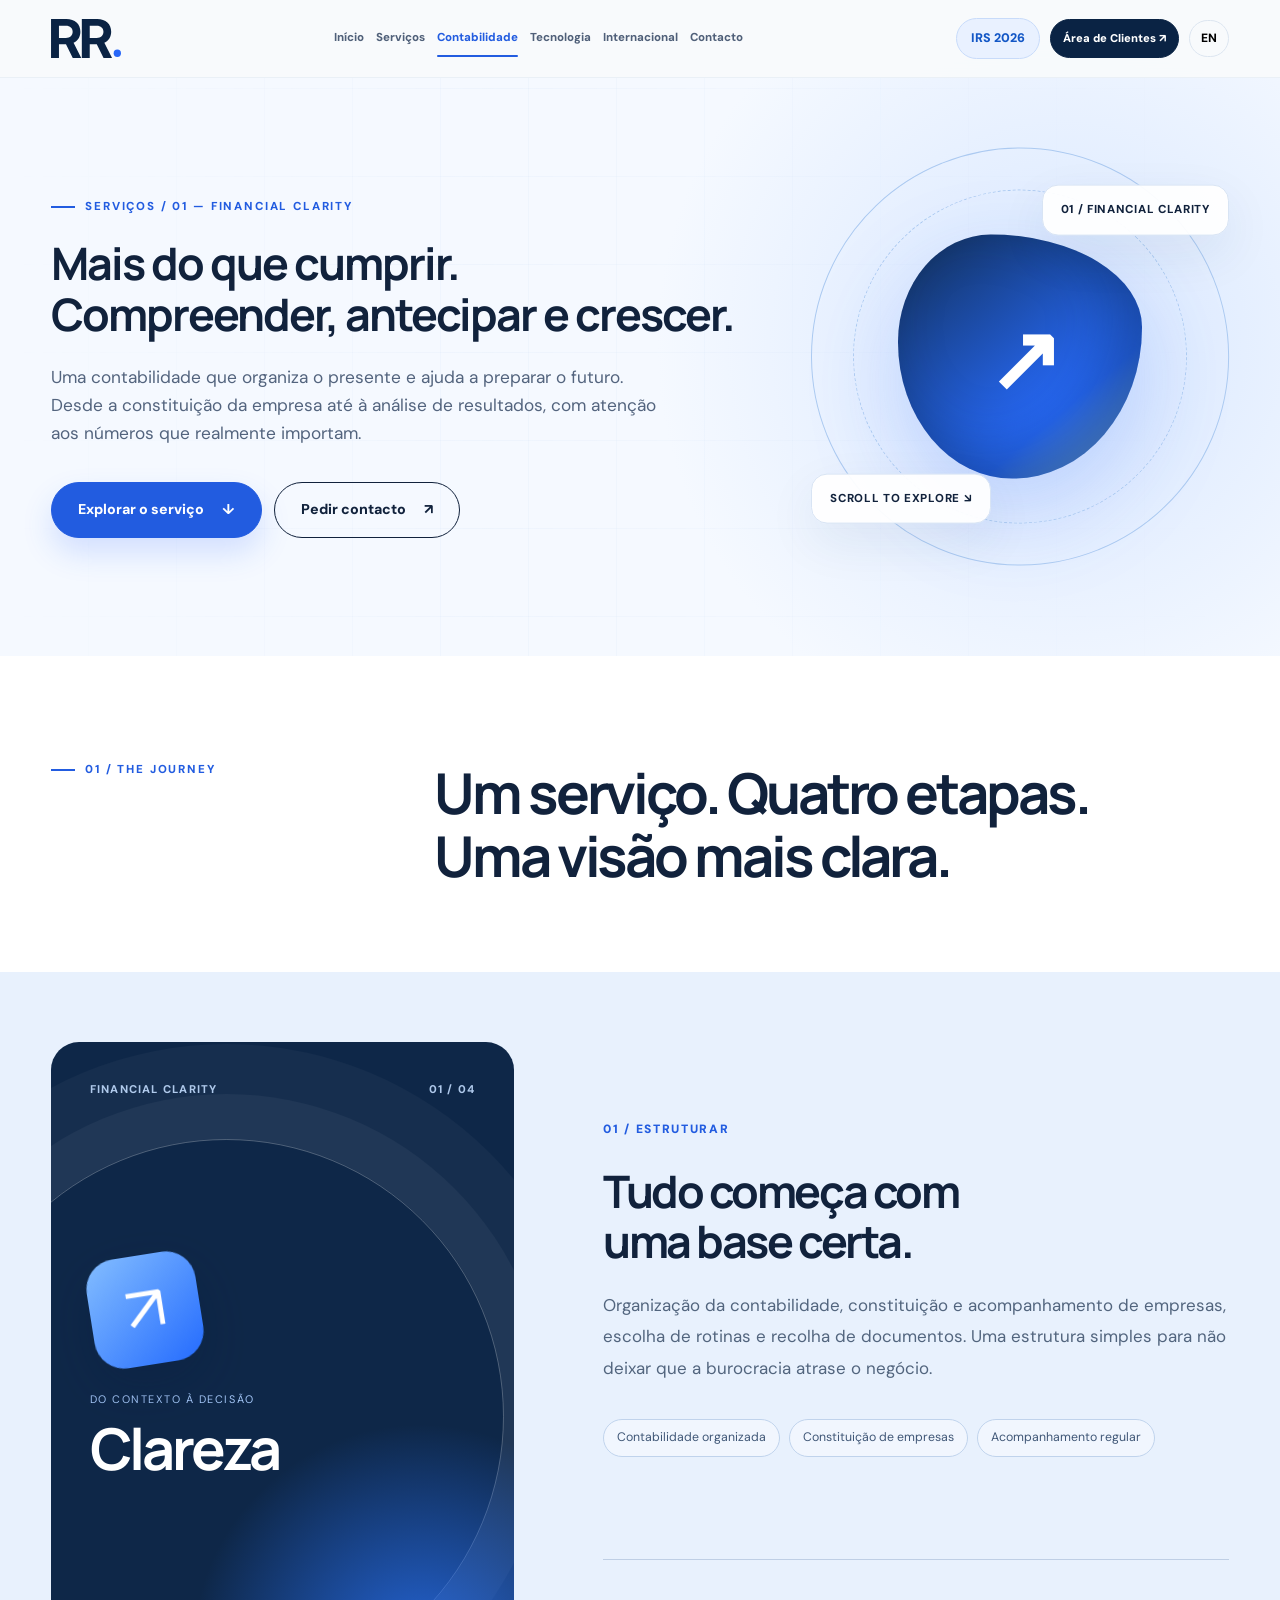
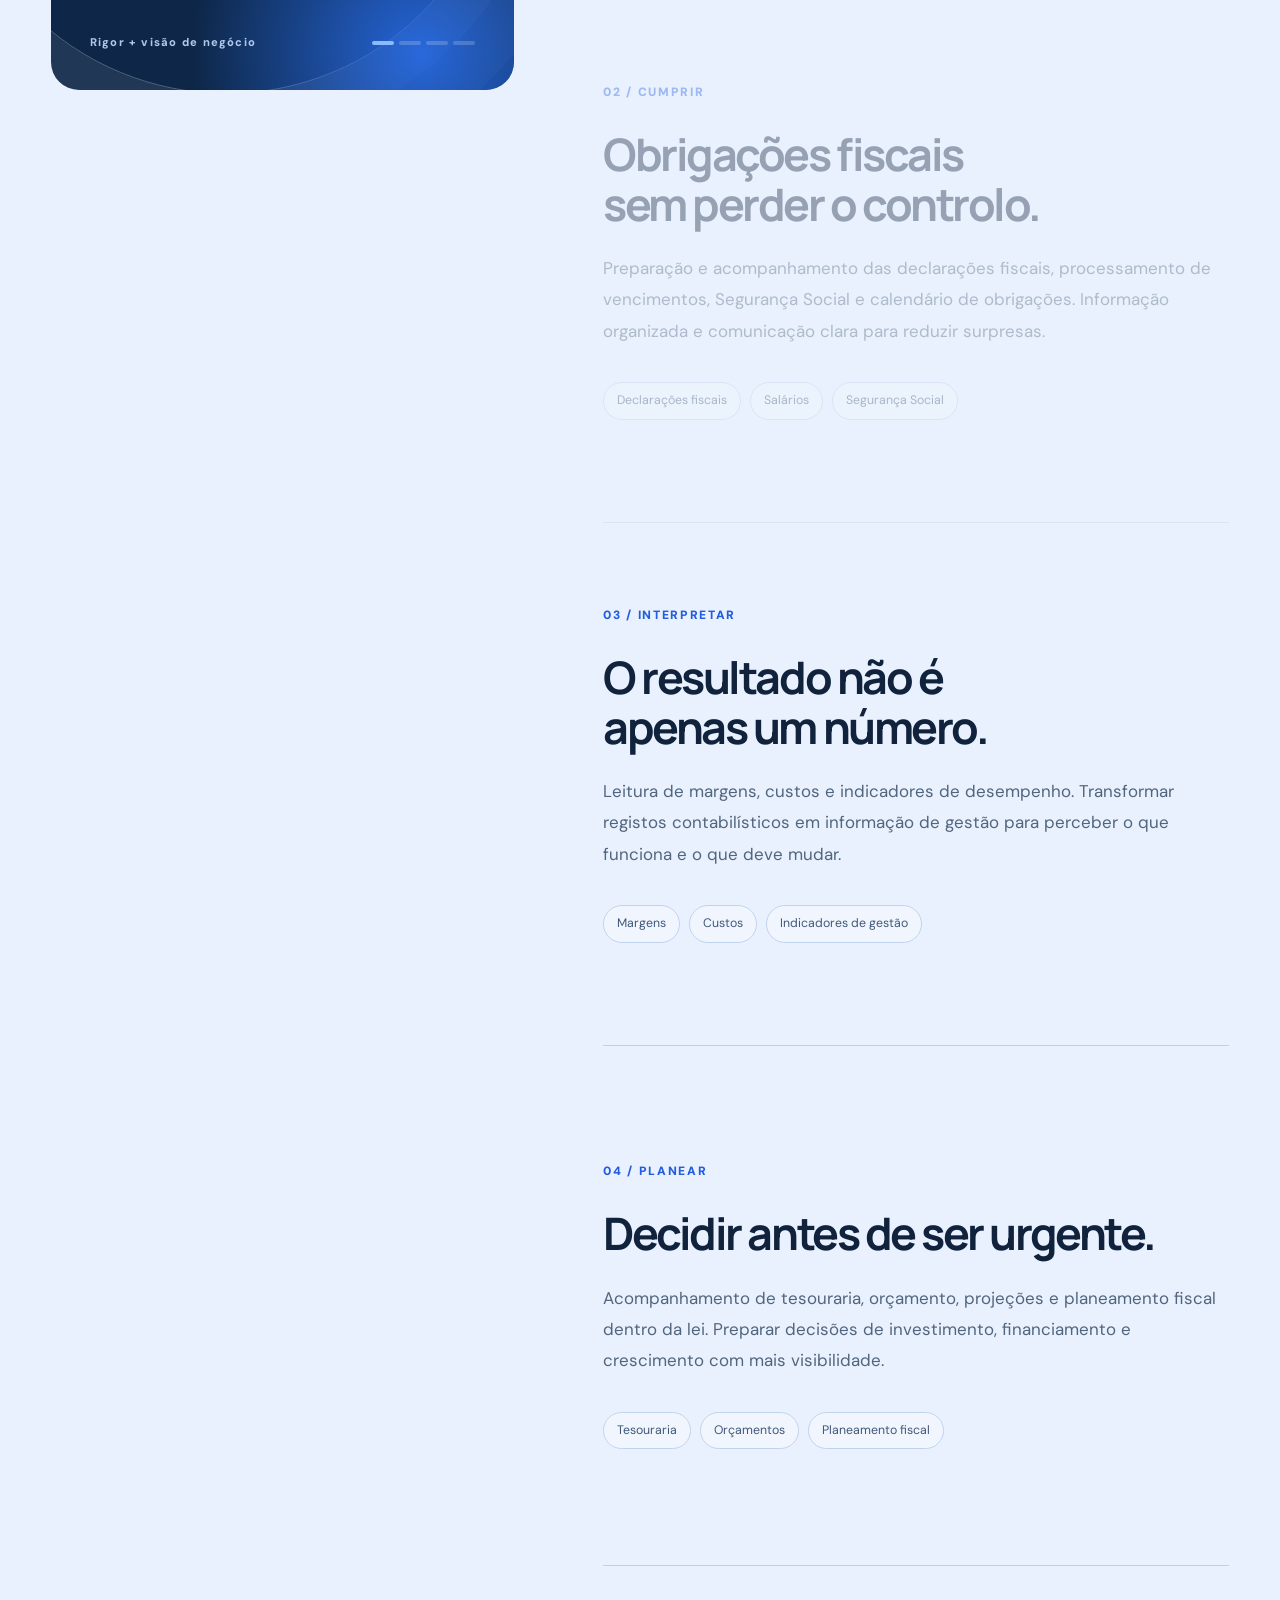
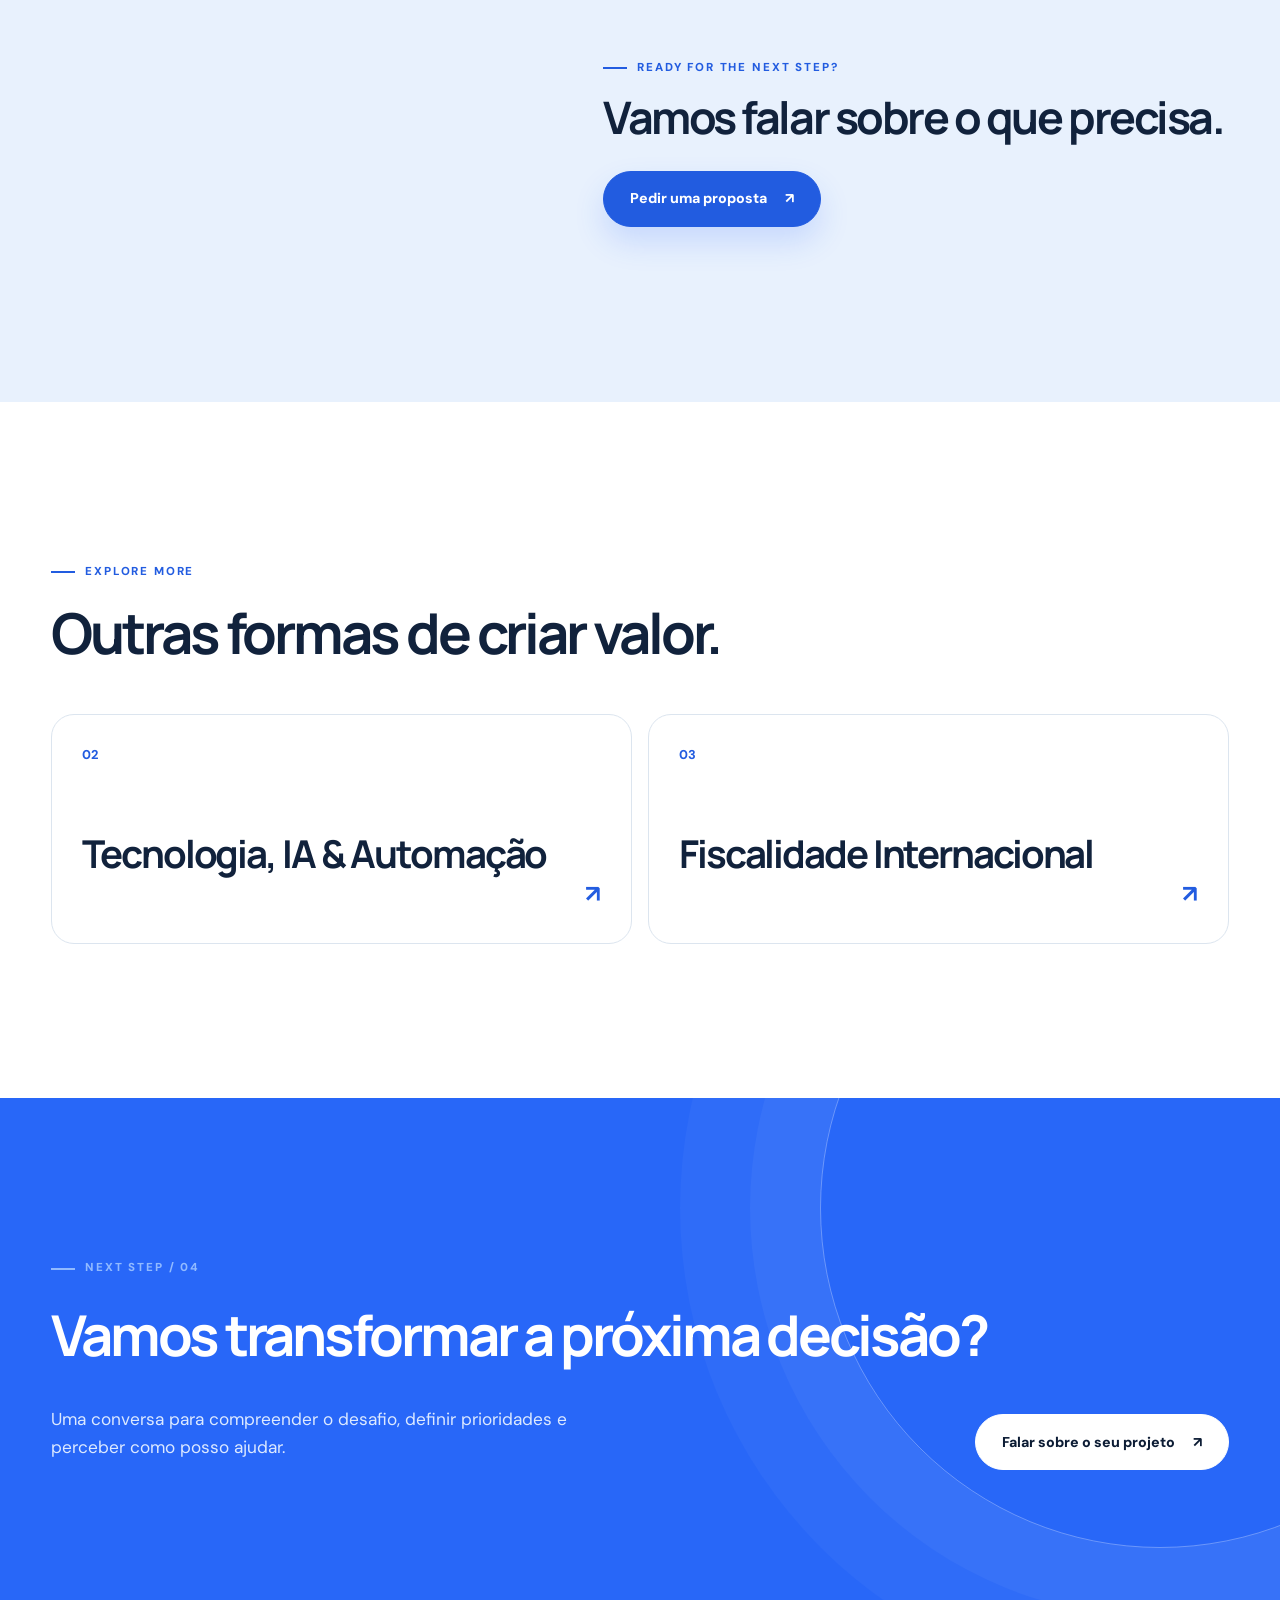
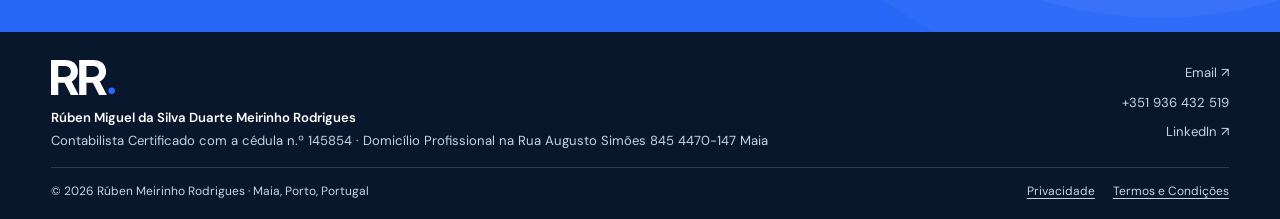
==== commit 5569d662: "Gera a marca a partir de um desenho só e acrescenta o cartão de partilha Os logótipos passam a sair " ====
--- a/contabilidade/index.html
+++ b/contabilidade/index.html
@@ -1,6 +1,6 @@
 <!DOCTYPE html>
 
-<html lang="pt-PT"><head><meta charset="utf-8"/><script src="../assets/clean-url.js"></script><meta content="width=device-width,initial-scale=1" name="viewport"/><meta content="#f7f9fc" name="theme-color"/><meta content="Rúben Meirinho Rodrigues — Contabilidade, fiscalidade, gestão e tecnologia. Contabilista Certificado na Maia, Porto." name="description"/><title>Contabilidade &amp; Gestão | Rúben Meirinho Rodrigues</title><link href="../assets/rr-logo.svg?v=9" rel="icon" type="image/svg+xml"/><link href="../assets/style.css?v=5" rel="stylesheet"/><link rel="stylesheet" href="../assets/layout.css?v=9"/></head><body><a class="skip-link" href="#main-content" data-pt="Saltar para o conteúdo" data-en="Skip to content">Saltar para o conteúdo</a><div id="progress"></div><header class="top" id="top"><div class="shell nav"><a class="brand" href="../"><img alt="RR. — Rúben Meirinho Rodrigues" class="logo-img" height="51" src="../assets/rr-logo.svg?v=9" width="76"/><span>Contabilidade · Fiscalidade<small>CONSULTORIA &amp; ESTRATÉGIA</small></span></a><nav aria-label="Principal" class="links" id="links"><a class="" href="../"><span class="" data-en="Home" data-pt="Início">Início</span></a><a class="" href="../#servicos"><span class="" data-en="Services" data-pt="Serviços">Serviços</span></a><a class="current" aria-current="page" href="../contabilidade/"><span class="" data-en="Accounting" data-pt="Contabilidade">Contabilidade</span></a><a class="" href="../tecnologia/"><span class="" data-en="Technology" data-pt="Tecnologia">Tecnologia</span></a><a class="" href="../internacional/"><span class="" data-en="International" data-pt="Internacional">Internacional</span></a><a class="" href="../contacto/"><span class="" data-en="Contact" data-pt="Contacto">Contacto</span></a></nav><div class="navend"><a class="nav-irs" data-en="Personal tax" data-pt="IRS 2026" href="../#irs">IRS 2026</a><a aria-label="Área de clientes empresariais — solicitar ligação de acesso" class="client-login" data-en="Business Client Portal ↗" data-pt="Área de Clientes ↗" href="../contacto/?assunto=portal-empresas" title="Acesso de empresas — solicitar ligação ao portal">Área de Clientes ↗</a><button aria-label="Switch language" class="lang" id="lang">EN</button><a class="navbtn" href="../contacto/"><span class="" data-en="Get in touch" data-pt="Pedir contacto">Pedir contacto</span> ↗</a><button aria-label="Menu" class="menu" id="menu" type="button" aria-expanded="false" aria-controls="links">☰</button></div></div></header><main id="main-content" tabindex="-1"><section class="servicehero blue"><div class="hero-gridlines"></div><div class="shell servicehero-inner"><div><span class="eyebrow">SERVIÇOS / 01 — FINANCIAL CLARITY</span><h1 class="hero-title" data-en="Beyond compliance. Understand, anticipate and grow." data-pt="Mais do que cumprir. Compreender, antecipar e crescer.">Mais do que cumprir. Compreender, antecipar e crescer.</h1><p class="herodesc"><span class="" data-en="Accounting that organises today and helps prepare tomorrow. From company formation to performance analysis, focusing on the numbers that matter." data-pt="Uma contabilidade que organiza o presente e ajuda a preparar o futuro. Desde a constituição da empresa até à análise de resultados, com atenção aos números que realmente importam.">Uma contabilidade que organiza o presente e ajuda a preparar o futuro. Desde a constituição da empresa até à análise de resultados, com atenção aos números que realmente importam.</span></p><div class="heroactions"><a class="btn solid" href="#percurso"><span class="" data-en="Explore the service" data-pt="Explorar o serviço">Explorar o serviço</span> ↓</a><a class="btn outline" href="../contacto/"><span class="" data-en="Get in touch" data-pt="Pedir contacto">Pedir contacto</span> ↗</a></div></div><div class="hero-object"><div class="ring r1"></div><div class="ring r2"></div><div class="sphere">↗</div><div class="mini mini1">01 / FINANCIAL CLARITY</div><div class="mini mini2">SCROLL TO EXPLORE ↘</div></div></div><div class="scrollnote">SCROLL ↓</div></section>
+<html lang="pt-PT"><head><meta charset="utf-8"/><script src="../assets/clean-url.js"></script><meta content="width=device-width,initial-scale=1" name="viewport"/><meta content="#f7f9fc" name="theme-color"/><meta content="Rúben Meirinho Rodrigues — Contabilidade, fiscalidade, gestão e tecnologia. Contabilista Certificado na Maia, Porto." name="description"/><title>Contabilidade &amp; Gestão | Rúben Meirinho Rodrigues</title><link href="../assets/apple-touch-icon.png?v=1" rel="apple-touch-icon" sizes="180x180"/><link href="https://rrodriguescareer.github.io/Contabilidade-Website/contabilidade/" rel="canonical"/><meta content="website" property="og:type"/><meta content="Rúben Meirinho Rodrigues" property="og:site_name"/><meta content="pt_PT" property="og:locale"/><meta content="Contabilidade &amp; Gestão | Rúben Meirinho Rodrigues" property="og:title"/><meta content="Rúben Meirinho Rodrigues — Contabilidade, fiscalidade, gestão e tecnologia. Contabilista Certificado na Maia, Porto." property="og:description"/><meta content="https://rrodriguescareer.github.io/Contabilidade-Website/contabilidade/" property="og:url"/><meta content="https://rrodriguescareer.github.io/Contabilidade-Website/assets/og.png?v=1" property="og:image"/><meta content="1200" property="og:image:width"/><meta content="630" property="og:image:height"/><meta content="RR. — Contabilidade · Fiscalidade · Consultoria &amp; Estratégia" property="og:image:alt"/><meta content="summary_large_image" name="twitter:card"/><meta content="Contabilidade &amp; Gestão | Rúben Meirinho Rodrigues" name="twitter:title"/><meta content="Rúben Meirinho Rodrigues — Contabilidade, fiscalidade, gestão e tecnologia. Contabilista Certificado na Maia, Porto." name="twitter:description"/><meta content="https://rrodriguescareer.github.io/Contabilidade-Website/assets/og.png?v=1" name="twitter:image"/><link href="../assets/favicon.svg?v=1" rel="icon" type="image/svg+xml"/><link href="../assets/style.css?v=5" rel="stylesheet"/><link rel="stylesheet" href="../assets/layout.css?v=9"/></head><body><a class="skip-link" href="#main-content" data-pt="Saltar para o conteúdo" data-en="Skip to content">Saltar para o conteúdo</a><div id="progress"></div><header class="top" id="top"><div class="shell nav"><a class="brand" href="../"><img alt="RR. — Rúben Meirinho Rodrigues" class="logo-img" height="51" src="../assets/rr-logo.svg?v=9" width="76"/><span>Contabilidade · Fiscalidade<small>CONSULTORIA &amp; ESTRATÉGIA</small></span></a><nav aria-label="Principal" class="links" id="links"><a class="" href="../"><span class="" data-en="Home" data-pt="Início">Início</span></a><a class="" href="../#servicos"><span class="" data-en="Services" data-pt="Serviços">Serviços</span></a><a class="current" aria-current="page" href="../contabilidade/"><span class="" data-en="Accounting" data-pt="Contabilidade">Contabilidade</span></a><a class="" href="../tecnologia/"><span class="" data-en="Technology" data-pt="Tecnologia">Tecnologia</span></a><a class="" href="../internacional/"><span class="" data-en="International" data-pt="Internacional">Internacional</span></a><a class="" href="../contacto/"><span class="" data-en="Contact" data-pt="Contacto">Contacto</span></a></nav><div class="navend"><a class="nav-irs" data-en="Personal tax" data-pt="IRS 2026" href="../#irs">IRS 2026</a><a aria-label="Área de clientes empresariais — solicitar ligação de acesso" class="client-login" data-en="Business Client Portal ↗" data-pt="Área de Clientes ↗" href="../contacto/?assunto=portal-empresas" title="Acesso de empresas — solicitar ligação ao portal">Área de Clientes ↗</a><button aria-label="Switch language" class="lang" id="lang">EN</button><a class="navbtn" href="../contacto/"><span class="" data-en="Get in touch" data-pt="Pedir contacto">Pedir contacto</span> ↗</a><button aria-label="Menu" class="menu" id="menu" type="button" aria-expanded="false" aria-controls="links">☰</button></div></div></header><main id="main-content" tabindex="-1"><section class="servicehero blue"><div class="hero-gridlines"></div><div class="shell servicehero-inner"><div><span class="eyebrow">SERVIÇOS / 01 — FINANCIAL CLARITY</span><h1 class="hero-title" data-en="Beyond compliance. Understand, anticipate and grow." data-pt="Mais do que cumprir. Compreender, antecipar e crescer.">Mais do que cumprir. Compreender, antecipar e crescer.</h1><p class="herodesc"><span class="" data-en="Accounting that organises today and helps prepare tomorrow. From company formation to performance analysis, focusing on the numbers that matter." data-pt="Uma contabilidade que organiza o presente e ajuda a preparar o futuro. Desde a constituição da empresa até à análise de resultados, com atenção aos números que realmente importam.">Uma contabilidade que organiza o presente e ajuda a preparar o futuro. Desde a constituição da empresa até à análise de resultados, com atenção aos números que realmente importam.</span></p><div class="heroactions"><a class="btn solid" href="#percurso"><span class="" data-en="Explore the service" data-pt="Explorar o serviço">Explorar o serviço</span> ↓</a><a class="btn outline" href="../contacto/"><span class="" data-en="Get in touch" data-pt="Pedir contacto">Pedir contacto</span> ↗</a></div></div><div class="hero-object"><div class="ring r1"></div><div class="ring r2"></div><div class="sphere">↗</div><div class="mini mini1">01 / FINANCIAL CLARITY</div><div class="mini mini2">SCROLL TO EXPLORE ↘</div></div></div><div class="scrollnote">SCROLL ↓</div></section>
 <section class="chapter-intro" id="percurso"><div class="shell introgrid"><span class="eyebrow">01 / THE JOURNEY</span><h2 class="" data-en="One service. Four stages. A clearer view." data-pt="Um serviço. Quatro etapas. Uma visão mais clara.">Um serviço. Quatro etapas. Uma visão mais clara.</h2></div></section>
 <section class="narrative blue"><div class="shell narrativegrid"><div class="visual-side"><div class="stickyvisual"><div class="visualtop"><span>FINANCIAL CLARITY</span><span class="step-indicator">01 / 04</span></div><div class="visualmiddle"><div class="visualshape">↗</div><span class="visualcaption"><span class="" data-en="FROM CONTEXT TO DECISION" data-pt="DO CONTEXTO À DECISÃO">DO CONTEXTO À DECISÃO</span></span><h3 class="visualword"><span class="" data-en="Clarity" data-pt="Clareza">Clareza</span></h3></div><div class="visualbottom"><span><span class="" data-en="Rigour + business perspective" data-pt="Rigor + visão de negócio">Rigor + visão de negócio</span></span><div class="stepbars"><i class="on"></i><i></i><i></i><i></i></div></div></div></div><div class="steps"><article class="step" data-step="0"><span class="stepnum">01 / ESTRUTURAR</span><h3 class="" data-en="It starts with the right foundation." data-pt="Tudo começa com uma base certa.">Tudo começa com uma base certa.</h3><p><span class="" data-en="Accounting organisation, company setup and ongoing support, with practical workflows that keep administration under control." data-pt="Organização da contabilidade, constituição e acompanhamento de empresas, escolha de rotinas e recolha de documentos. Uma estrutura simples para não deixar que a burocracia atrase o negócio.">Organização da contabilidade, constituição e acompanhamento de empresas, escolha de rotinas e recolha de documentos. Uma estrutura simples para não deixar que a burocracia atrase o negócio.</span></p><div class="chips"><span>Contabilidade organizada</span><span>Constituição de empresas</span><span>Acompanhamento regular</span></div></article><article class="step" data-step="1"><span class="stepnum">02 / CUMPRIR</span><h3 class="" data-en="Meet obligations with confidence." data-pt="Obrigações fiscais sem perder o controlo.">Obrigações fiscais sem perder o controlo.</h3><p><span class="" data-en="Tax filings, payroll, social security and compliance deadlines, supported by structured information and clear communication." data-pt="Preparação e acompanhamento das declarações fiscais, processamento de vencimentos, Segurança Social e calendário de obrigações. Informação organizada e comunicação clara para reduzir surpresas.">Preparação e acompanhamento das declarações fiscais, processamento de vencimentos, Segurança Social e calendário de obrigações. Informação organizada e comunicação clara para reduzir surpresas.</span></p><div class="chips"><span>Declarações fiscais</span><span>Salários</span><span>Segurança Social</span></div></article><article class="step" data-step="2"><span class="stepnum">03 / INTERPRETAR</span><h3 class="" data-en="A result is more than a number." data-pt="O resultado não é apenas um número.">O resultado não é apenas um número.</h3><p><span class="" data-en="Read margins, costs and performance indicators, turning accounting records into useful management information." data-pt="Leitura de margens, custos e indicadores de desempenho. Transformar registos contabilísticos em informação de gestão para perceber o que funciona e o que deve mudar.">Leitura de margens, custos e indicadores de desempenho. Transformar registos contabilísticos em informação de gestão para perceber o que funciona e o que deve mudar.</span></p><div class="chips"><span>Margens</span><span>Custos</span><span>Indicadores de gestão</span></div></article><article class="step" data-step="3"><span class="stepnum">04 / PLANEAR</span><h3 class="" data-en="Make decisions before they become urgent." data-pt="Decidir antes de ser urgente.">Decidir antes de ser urgente.</h3><p><span class="" data-en="Cash-flow monitoring, budgets, forecasts and lawful tax planning to support investment and growth decisions." data-pt="Acompanhamento de tesouraria, orçamento, projeções e planeamento fiscal dentro da lei. Preparar decisões de investimento, financiamento e crescimento com mais visibilidade.">Acompanhamento de tesouraria, orçamento, projeções e planeamento fiscal dentro da lei. Preparar decisões de investimento, financiamento e crescimento com mais visibilidade.</span></p><div class="chips"><span>Tesouraria</span><span>Orçamentos</span><span>Planeamento fiscal</span></div></article><div class="storyend"><span class="eyebrow">READY FOR THE NEXT STEP?</span><h3 class="" data-en="Let’s talk about what you need." data-pt="Vamos falar sobre o que precisa.">Vamos falar sobre o que precisa.</h3><a class="btn solid" href="../contacto/"><span class="" data-en="Request a proposal" data-pt="Pedir uma proposta">Pedir uma proposta</span> ↗</a></div></div></div></section>
 <section class="other"><div class="shell"><span class="eyebrow">EXPLORE MORE</span><h2 class="" data-en="Other ways to create value." data-pt="Outras formas de criar valor.">Outras formas de criar valor.</h2><div class="othergrid"><a class="othercard" href="../tecnologia/"><span>02</span><h3 class="" data-en="Technology, AI &amp; Automation" data-pt="Tecnologia, IA &amp; Automação">Tecnologia, IA &amp; Automação</h3><b>↗</b></a><a class="othercard" href="../internacional/"><span>03</span><h3 class="" data-en="International Tax" data-pt="Fiscalidade Internacional">Fiscalidade Internacional</h3><b>↗</b></a></div></div></section><section class="endcta"><div class="shell"><span class="eyebrow light">NEXT STEP / 04</span><h2 class="" data-en="Ready to make the next decision?" data-pt="Vamos transformar a próxima decisão?">Vamos transformar a próxima decisão?</h2><div class="ctarow"><p><span class="" data-en="A conversation to understand your challenge, set priorities and explore how I can help." data-pt="Uma conversa para compreender o desafio, definir prioridades e perceber como posso ajudar.">Uma conversa para compreender o desafio, definir prioridades e perceber como posso ajudar.</span></p><a class="btn white" href="../contacto/"><span class="" data-en="Discuss your project" data-pt="Falar sobre o seu projeto">Falar sobre o seu projeto</span> <span>↗</span></a></div></div><div class="ctaorb"></div></section></main><footer><div class="shell foot"><div class="footer-identity"><a class="footbrand" href="../"><img src="../assets/rr-logo-white.svg?v=9" width="64" height="43" alt="RR. — Início"/></a><p><span class="footer-name">Rúben Miguel da Silva Duarte Meirinho Rodrigues</span><span data-pt="Contabilista Certificado com a cédula n.º 145854 · Domicílio Profissional na Rua Augusto Simões 845 4470-147 Maia" data-en="Certified Accountant, licence no. 145854 · Professional address: Rua Augusto Simões 845 4470-147 Maia">Contabilista Certificado com a cédula n.º 145854 · Domicílio Profissional na Rua Augusto Simões 845 4470-147 Maia</span></p></div><div class="footlinks"><a href="mailto:contabilidade.rubenrodrigues@gmail.com">Email ↗</a><a href="tel:+351936432519">+351 936 432 519</a><a href="https://www.linkedin.com/in/ruben-m-rodrigues/" rel="noopener noreferrer" target="_blank">LinkedIn ↗</a></div><div class="footbottom"><span class="footer-copyright">© <span id="year"></span> Rúben Meirinho Rodrigues · Maia, Porto, Portugal</span><nav class="footer-legal" aria-label="Informação legal"><a href="../privacidade/" data-pt="Privacidade" data-en="Privacy">Privacidade</a><a href="../termos/" data-pt="Termos e Condições" data-en="Terms and Conditions">Termos e Condições</a></nav></div></div></footer><script defer="" src="../assets/main.js?v=5"></script></body></html>
--- a/assets/style.css
+++ b/assets/style.css
@@ -17,7 +17,7 @@
 .logo span{color:#2867f8;margin-left:.035em}.brand{gap:17px}.brand:hover .logo{color:#2867f8}
 .client-login{display:inline-flex;align-items:center;justify-content:center;border:1px solid #c4d5ed;color:#14345e;background:#edf4ff;border-radius:999px;padding:11px 14px;font-size:.76rem;font-weight:850;white-space:nowrap;transition:background .2s,transform .2s}.client-login:hover{background:#dbeaff;transform:translateY(-2px)}
 .hero-irs{align-self:center;color:#1b5bc9;font-size:.87rem;font-weight:850;text-decoration:underline;text-underline-offset:5px}
-.irs-feature{background:linear-gradient(145deg,#f2f7ff,#fff 62%,#e8f1ff);padding:clamp(90px,11vw,170px) 0;overflow:hidden}.irs-layout{display:grid;grid-template-columns:minmax(0,1.1fr) minmax(320px,.9fr);align-items:center;gap:clamp(30px,5vw,100px)}.irs-copy h2{max-width:850px;margin:24px 0;font-size:clamp(2.5rem,4.6vw,5.4rem);line-height:1.08;letter-spacing:-.06em}.irs-copy>p{max-width:720px;color:#53657d;font-size:1.08rem;line-height:1.8}.irs-chips{display:flex;flex-wrap:wrap;gap:9px;margin:28px 0}.irs-chips span{padding:9px 13px;border:1px solid #cddcf2;background:white;border-radius:999px;color:#29486e;font-size:.79rem;font-weight:750}.irs-actions{display:flex;flex-wrap:wrap;gap:12px;margin-top:32px}.irs-disclaimer{font-size:.75rem!important;line-height:1.5!important;margin-top:18px;color:#718098!important}.irs-art{position:relative;min-height:480px;display:grid;place-items:center;isolation:isolate}.irs-art:before{content:'';position:absolute;width:80%;aspect-ratio:1;border-radius:50%;background:radial-gradient(circle,#c3dcff,#e7f2ff 55%,transparent 75%);filter:blur(5px)}.irs-orbit{position:absolute;width:75%;aspect-ratio:1;border:1px solid #84b3ff;border-radius:50%;transform:rotateX(65deg) rotate(-22deg)}.irs-orbit.two{width:98%;transform:rotateY(65deg) rotate(25deg);opacity:.6}.irs-main-number{position:relative;font-weight:850;font-size:clamp(6rem,13vw,13rem);letter-spacing:-.12em;color:#09274b;text-shadow:0 18px 45px #1e6bcd30}.irs-main-number span{color:#2a6bfa}.irs-float{position:absolute;background:#fff;border:1px solid #d3e3fa;border-radius:12px;box-shadow:0 20px 45px #0a377015;padding:12px 17px;font-size:.7rem;font-weight:850;color:#315887;letter-spacing:.09em;animation:irsFloat 6s ease-in-out infinite}.irs-float-a{top:15%;left:3%}.irs-float-b{right:0;top:38%;animation-delay:-2s}.irs-float-c{bottom:15%;left:12%;animation-delay:-4s}@keyframes irsFloat{50%{transform:translateY(-17px)}}
+.irs-feature{background:linear-gradient(145deg,#f2f7ff,#fff 62%,#e8f1ff);padding:clamp(90px,11vw,170px) 0;overflow:hidden}.irs-layout{display:grid;grid-template-columns:minmax(0,1.1fr) minmax(320px,.9fr);align-items:center;gap:clamp(30px,5vw,100px)}.irs-copy h2{max-width:850px;margin:24px 0;font-size:clamp(2.5rem,4.6vw,5.4rem);line-height:1.08;letter-spacing:-.06em}.irs-copy>p{max-width:720px;color:#53657d;font-size:1.08rem;line-height:1.8}.irs-chips{display:flex;flex-wrap:wrap;gap:9px;margin:28px 0}.irs-chips span{padding:9px 13px;border:1px solid #cddcf2;background:white;border-radius:999px;color:#29486e;font-size:.79rem;font-weight:750}.irs-actions{display:flex;flex-wrap:wrap;gap:12px;margin-top:32px}.irs-disclaimer{font-size:.75rem!important;line-height:1.5!important;margin-top:18px;color:#718098!important}.irs-art{position:relative;min-height:480px;display:grid;place-items:center;isolation:isolate}.irs-art:before{content:'';position:absolute;width:80%;aspect-ratio:1;border-radius:50%;background:radial-gradient(circle,#c3dcff,#e7f2ff 55%,transparent 75%);filter:blur(5px)}.irs-orbit{position:absolute;width:75%;aspect-ratio:1;border:1px solid #84b3ff;border-radius:50%;transform:rotateX(65deg) rotate(-22deg)}.irs-orbit.two{width:98%;transform:rotateY(65deg) rotate(25deg);opacity:.6}.irs-main-number{position:relative;font-weight:850;font-size:clamp(6rem,13vw,13rem);letter-spacing:-.12em;color:#09274b;text-shadow:0 18px 45px #1e6bcd30}.irs-main-number span{color:#2a6bfa}.irs-float{position:absolute;background:#fff;border:1px solid #d3e3fa;border-radius:12px;box-shadow:0 20px 45px #0a377015;padding:12px 17px;font-size:.7rem;font-weight:850;color:#315887;letter-spacing:.09em;animation:irsFloat 6s ease-in-out infinite}.irs-float-a{top:3%;left:54%}.irs-float-b{right:0;top:44%;animation-delay:-2s}.irs-float-c{bottom:3%;left:18%;animation-delay:-4s}@keyframes irsFloat{50%{transform:translateY(-17px)}}
 .tech-position{grid-column:1/-1;max-width:1150px;padding:35px 0 60px}.tech-position h2{font-size:clamp(2rem,3.7vw,4.2rem);letter-spacing:-.055em;line-height:1.15;margin:15px 0 24px}.tech-position p{font-size:1.12rem;line-height:1.8;max-width:930px;color:#5a6f8a;margin-bottom:28px}.servicehero.dark .tech-position h2{color:white}.servicehero.dark .tech-position p{color:#c5d8f3}.contact-route-hint{color:#1e5dbb;font-size:.88rem}
 @media(max-width:1350px){.links{gap:10px}.links a{font-size:.7rem}.navbtn{display:none}.client-login{padding:10px 12px;font-size:.7rem}}
 @media(max-width:1100px){.irs-layout{grid-template-columns:1fr}.irs-art{min-height:330px;max-width:550px;margin:auto;width:100%}.client-login{padding:10px 12px}}
--- a/assets/layout.css
+++ b/assets/layout.css
@@ -82,3 +82,8 @@
 
 /* Align the visible SVG artwork with the shared left content edge. */
 .logo-img{object-position:left center}
+
+.aboutportrait{width:100%;max-width:480px;justify-self:end;margin:0;border-radius:22px;overflow:hidden;background:#e0e5e7;box-shadow:0 16px 48px #0c1c3410}
+.aboutportrait img{display:block;width:100%;height:auto;aspect-ratio:1;object-fit:cover}
+@media(max-width:900px){.aboutportrait{max-width:440px;justify-self:start}}
+@media(max-width:520px){.aboutportrait{max-width:100%;border-radius:18px}}
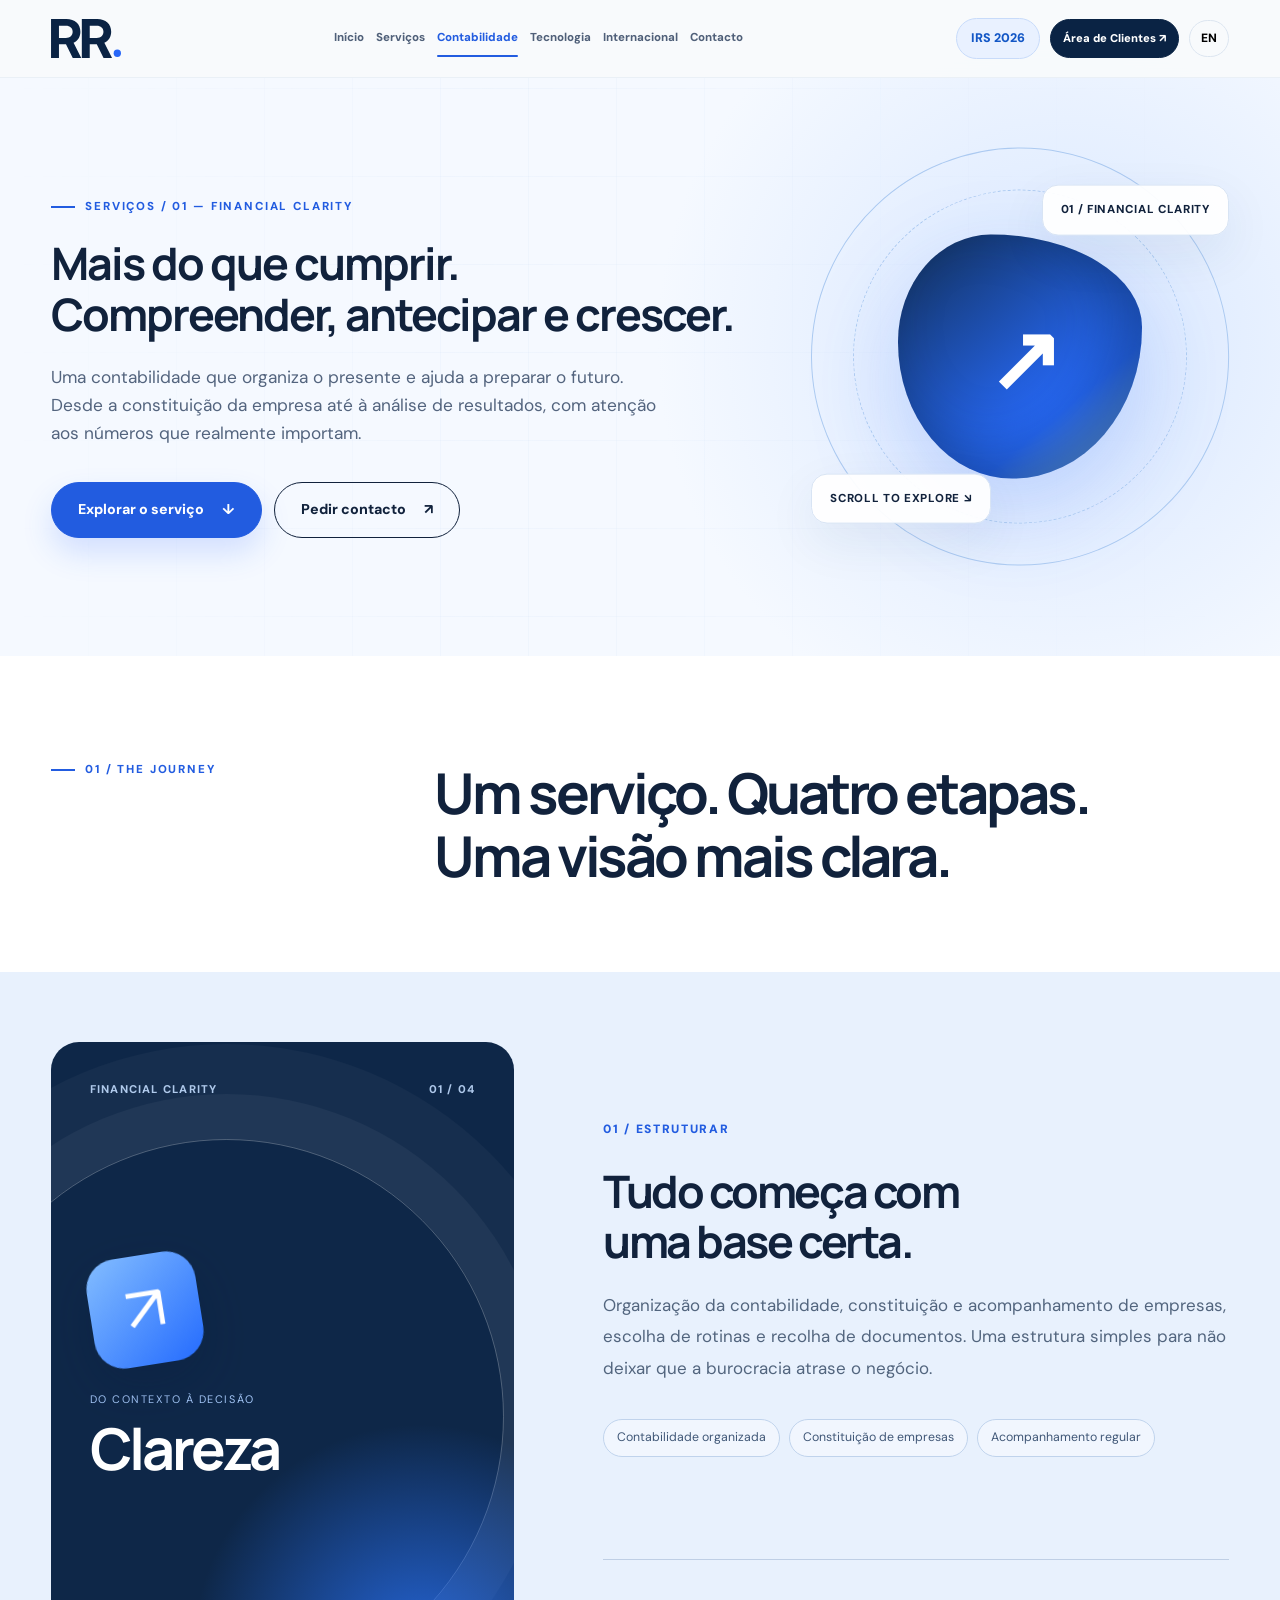
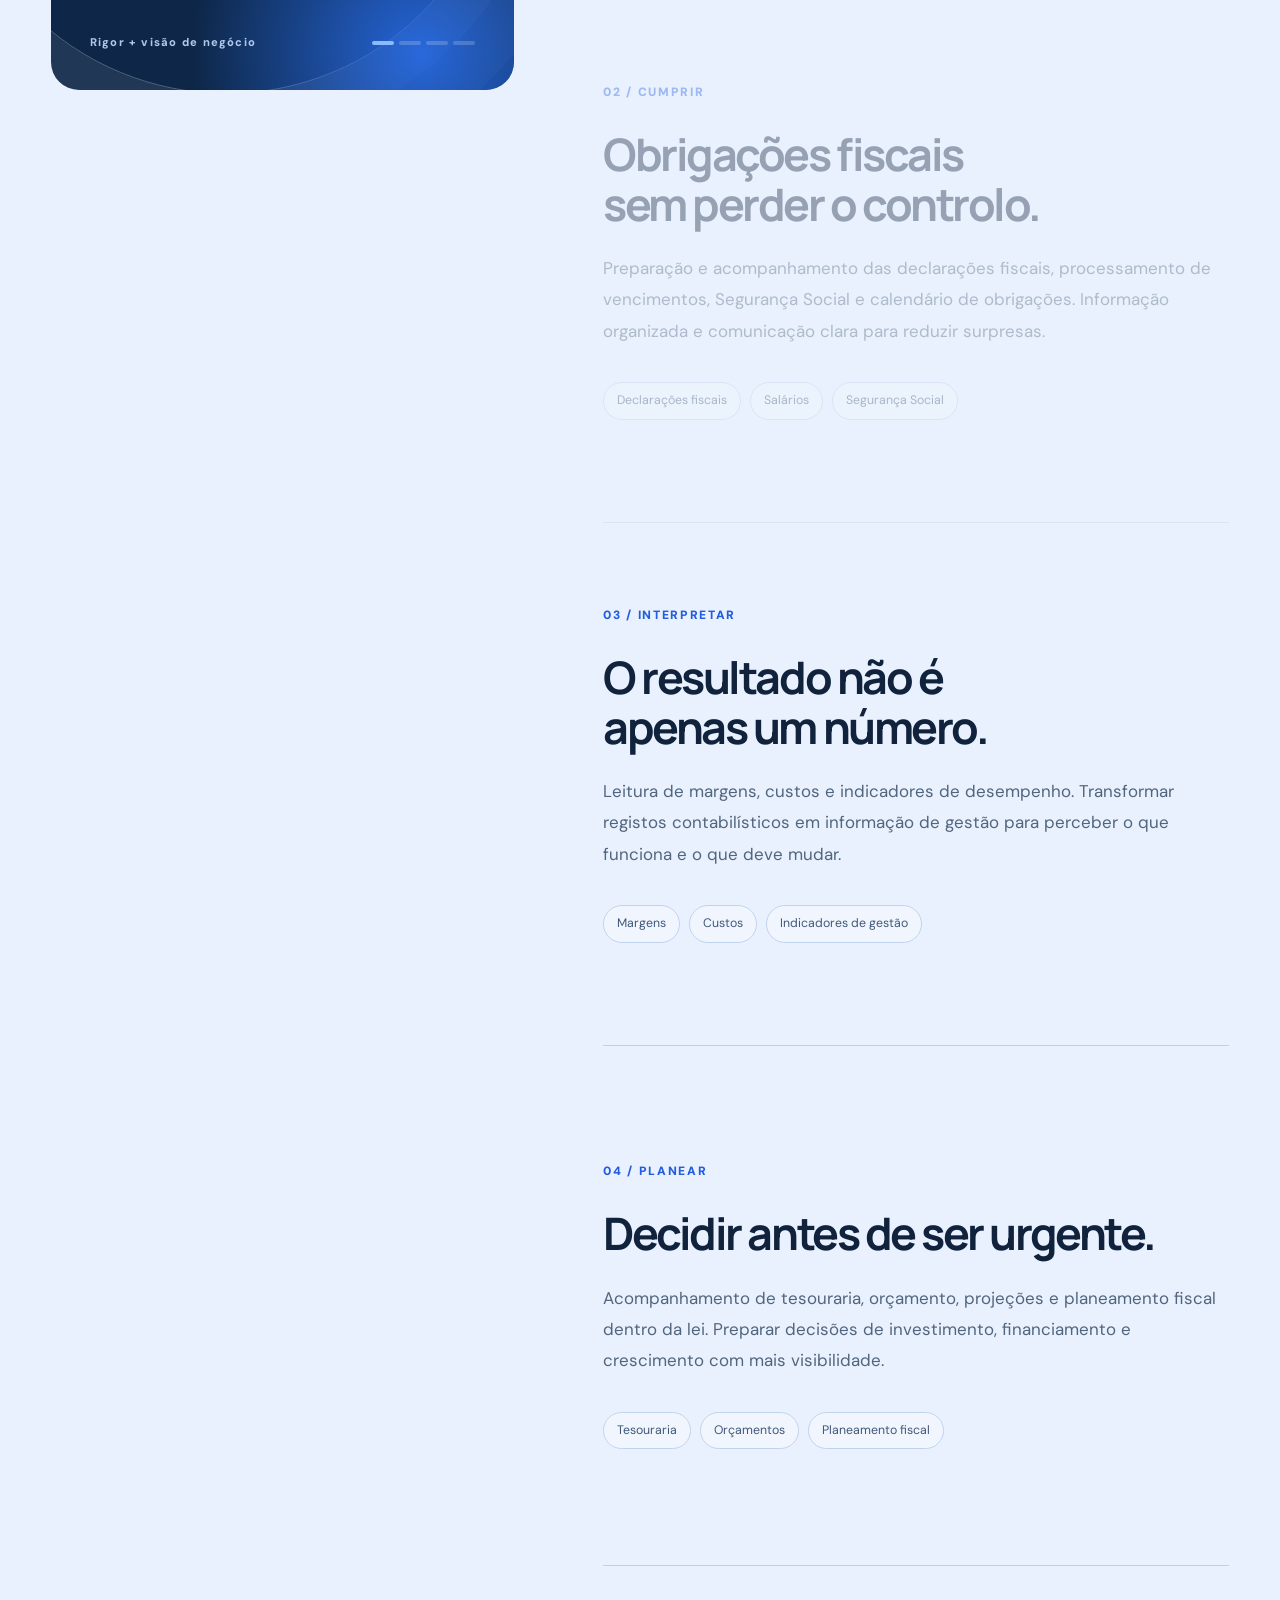
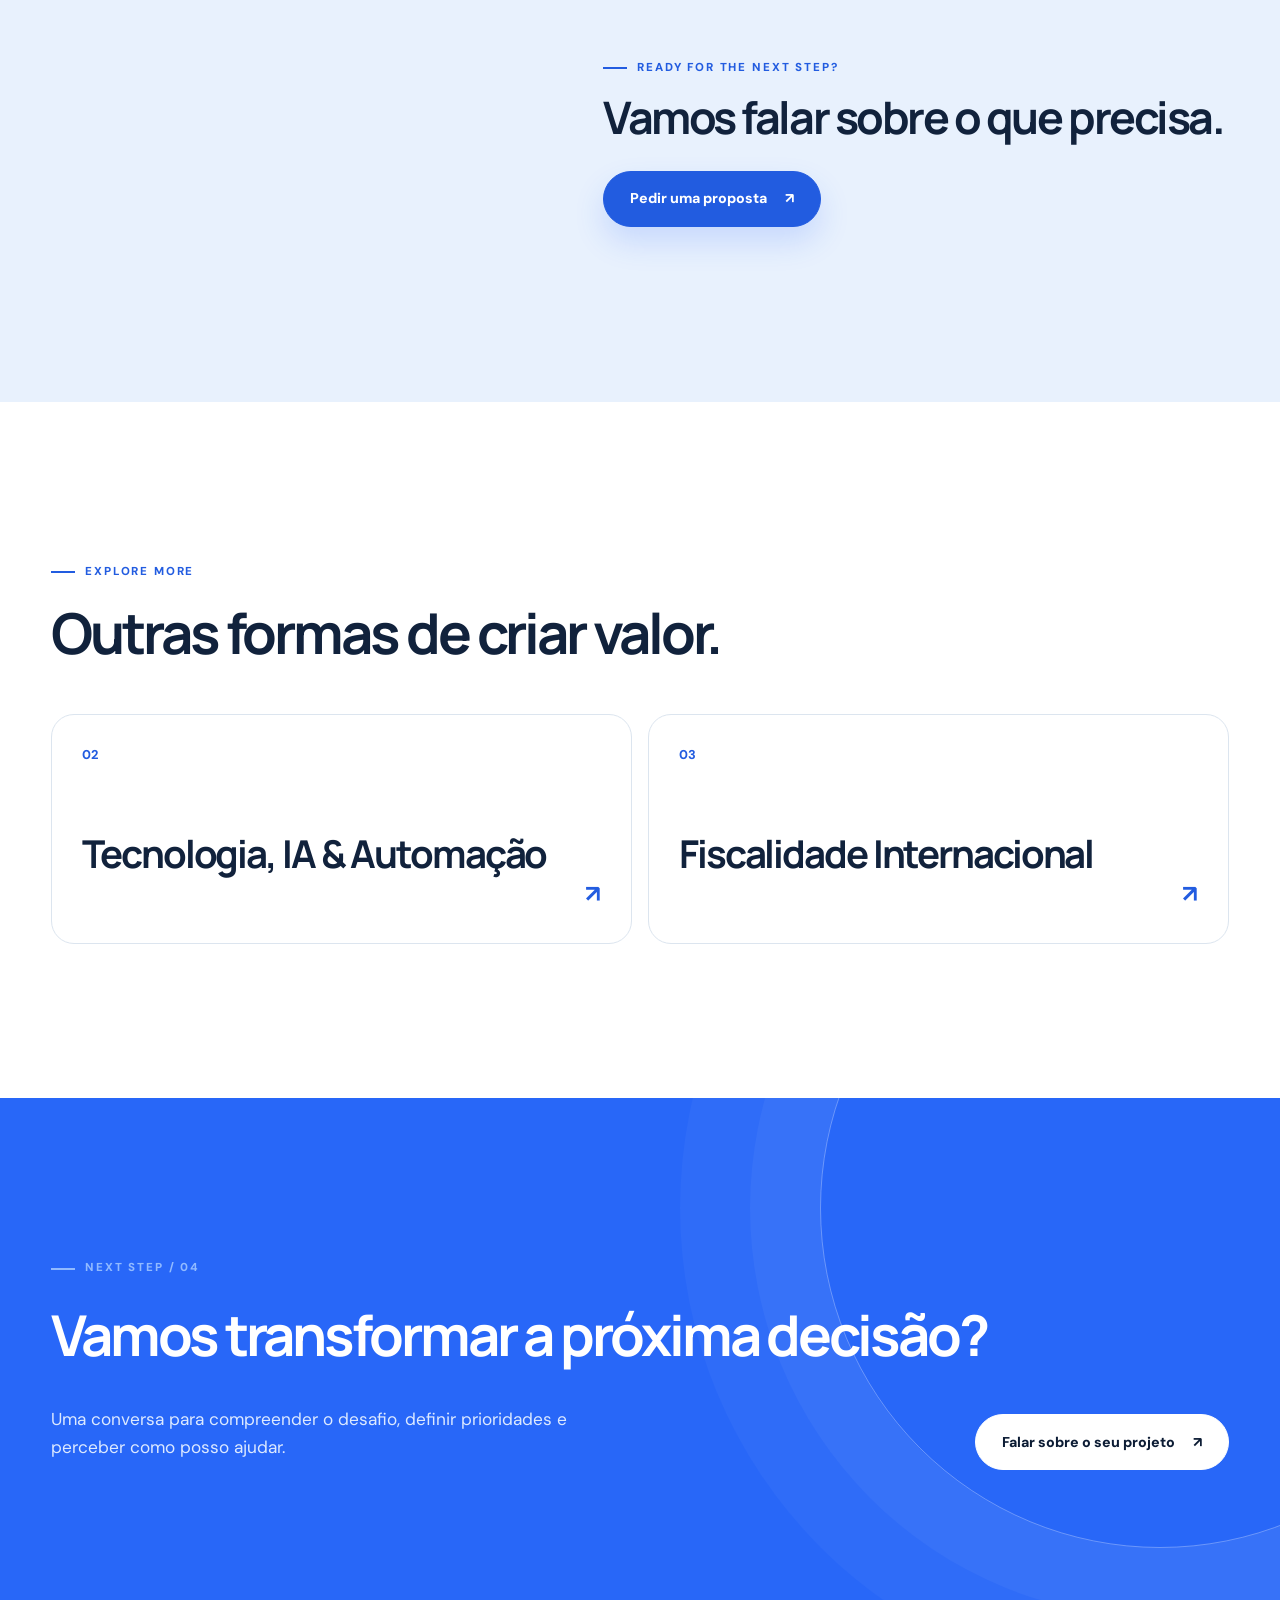
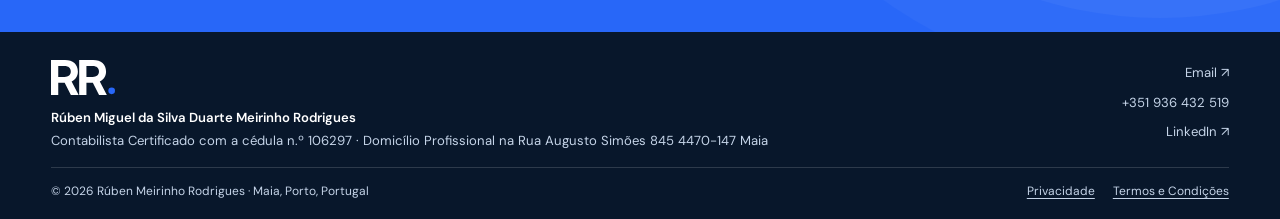
==== commit a672b4c6: "Corrige a cédula profissional para 106297" ====
--- a/contabilidade/index.html
+++ b/contabilidade/index.html
@@ -1,6 +1,6 @@
 <!DOCTYPE html>
 
-<html lang="pt-PT"><head><meta charset="utf-8"/><script src="../assets/clean-url.js"></script><meta content="width=device-width,initial-scale=1" name="viewport"/><meta content="#f7f9fc" name="theme-color"/><meta content="Rúben Meirinho Rodrigues — Contabilidade, fiscalidade, gestão e tecnologia. Contabilista Certificado na Maia, Porto." name="description"/><title>Contabilidade &amp; Gestão | Rúben Meirinho Rodrigues</title><link href="../assets/apple-touch-icon.png?v=1" rel="apple-touch-icon" sizes="180x180"/><link href="https://rrodriguescareer.github.io/Contabilidade-Website/contabilidade/" rel="canonical"/><meta content="website" property="og:type"/><meta content="Rúben Meirinho Rodrigues" property="og:site_name"/><meta content="pt_PT" property="og:locale"/><meta content="Contabilidade &amp; Gestão | Rúben Meirinho Rodrigues" property="og:title"/><meta content="Rúben Meirinho Rodrigues — Contabilidade, fiscalidade, gestão e tecnologia. Contabilista Certificado na Maia, Porto." property="og:description"/><meta content="https://rrodriguescareer.github.io/Contabilidade-Website/contabilidade/" property="og:url"/><meta content="https://rrodriguescareer.github.io/Contabilidade-Website/assets/og.png?v=1" property="og:image"/><meta content="1200" property="og:image:width"/><meta content="630" property="og:image:height"/><meta content="RR. — Contabilidade · Fiscalidade · Consultoria &amp; Estratégia" property="og:image:alt"/><meta content="summary_large_image" name="twitter:card"/><meta content="Contabilidade &amp; Gestão | Rúben Meirinho Rodrigues" name="twitter:title"/><meta content="Rúben Meirinho Rodrigues — Contabilidade, fiscalidade, gestão e tecnologia. Contabilista Certificado na Maia, Porto." name="twitter:description"/><meta content="https://rrodriguescareer.github.io/Contabilidade-Website/assets/og.png?v=1" name="twitter:image"/><link href="../assets/favicon.svg?v=1" rel="icon" type="image/svg+xml"/><link href="../assets/style.css?v=5" rel="stylesheet"/><link rel="stylesheet" href="../assets/layout.css?v=9"/></head><body><a class="skip-link" href="#main-content" data-pt="Saltar para o conteúdo" data-en="Skip to content">Saltar para o conteúdo</a><div id="progress"></div><header class="top" id="top"><div class="shell nav"><a class="brand" href="../"><img alt="RR. — Rúben Meirinho Rodrigues" class="logo-img" height="51" src="../assets/rr-logo.svg?v=9" width="76"/><span>Contabilidade · Fiscalidade<small>CONSULTORIA &amp; ESTRATÉGIA</small></span></a><nav aria-label="Principal" class="links" id="links"><a class="" href="../"><span class="" data-en="Home" data-pt="Início">Início</span></a><a class="" href="../#servicos"><span class="" data-en="Services" data-pt="Serviços">Serviços</span></a><a class="current" aria-current="page" href="../contabilidade/"><span class="" data-en="Accounting" data-pt="Contabilidade">Contabilidade</span></a><a class="" href="../tecnologia/"><span class="" data-en="Technology" data-pt="Tecnologia">Tecnologia</span></a><a class="" href="../internacional/"><span class="" data-en="International" data-pt="Internacional">Internacional</span></a><a class="" href="../contacto/"><span class="" data-en="Contact" data-pt="Contacto">Contacto</span></a></nav><div class="navend"><a class="nav-irs" data-en="Personal tax" data-pt="IRS 2026" href="../#irs">IRS 2026</a><a aria-label="Área de clientes empresariais — solicitar ligação de acesso" class="client-login" data-en="Business Client Portal ↗" data-pt="Área de Clientes ↗" href="../contacto/?assunto=portal-empresas" title="Acesso de empresas — solicitar ligação ao portal">Área de Clientes ↗</a><button aria-label="Switch language" class="lang" id="lang">EN</button><a class="navbtn" href="../contacto/"><span class="" data-en="Get in touch" data-pt="Pedir contacto">Pedir contacto</span> ↗</a><button aria-label="Menu" class="menu" id="menu" type="button" aria-expanded="false" aria-controls="links">☰</button></div></div></header><main id="main-content" tabindex="-1"><section class="servicehero blue"><div class="hero-gridlines"></div><div class="shell servicehero-inner"><div><span class="eyebrow">SERVIÇOS / 01 — FINANCIAL CLARITY</span><h1 class="hero-title" data-en="Beyond compliance. Understand, anticipate and grow." data-pt="Mais do que cumprir. Compreender, antecipar e crescer.">Mais do que cumprir. Compreender, antecipar e crescer.</h1><p class="herodesc"><span class="" data-en="Accounting that organises today and helps prepare tomorrow. From company formation to performance analysis, focusing on the numbers that matter." data-pt="Uma contabilidade que organiza o presente e ajuda a preparar o futuro. Desde a constituição da empresa até à análise de resultados, com atenção aos números que realmente importam.">Uma contabilidade que organiza o presente e ajuda a preparar o futuro. Desde a constituição da empresa até à análise de resultados, com atenção aos números que realmente importam.</span></p><div class="heroactions"><a class="btn solid" href="#percurso"><span class="" data-en="Explore the service" data-pt="Explorar o serviço">Explorar o serviço</span> ↓</a><a class="btn outline" href="../contacto/"><span class="" data-en="Get in touch" data-pt="Pedir contacto">Pedir contacto</span> ↗</a></div></div><div class="hero-object"><div class="ring r1"></div><div class="ring r2"></div><div class="sphere">↗</div><div class="mini mini1">01 / FINANCIAL CLARITY</div><div class="mini mini2">SCROLL TO EXPLORE ↘</div></div></div><div class="scrollnote">SCROLL ↓</div></section>
+<html lang="pt-PT"><head><meta charset="utf-8"/><script src="../assets/clean-url.js"></script><script src="../assets/avisos.js" defer></script><meta content="width=device-width,initial-scale=1" name="viewport"/><meta content="#f7f9fc" name="theme-color"/><meta content="Rúben Meirinho Rodrigues — Contabilidade, fiscalidade, gestão e tecnologia. Contabilista Certificado na Maia, Porto." name="description"/><title>Contabilidade &amp; Gestão | Rúben Meirinho Rodrigues</title><link href="../assets/apple-touch-icon.png?v=1" rel="apple-touch-icon" sizes="180x180"/><link href="https://www.rr-contabilidade.com/contabilidade/" rel="canonical"/><meta content="website" property="og:type"/><meta content="Rúben Meirinho Rodrigues" property="og:site_name"/><meta content="pt_PT" property="og:locale"/><meta content="Contabilidade &amp; Gestão | Rúben Meirinho Rodrigues" property="og:title"/><meta content="Rúben Meirinho Rodrigues — Contabilidade, fiscalidade, gestão e tecnologia. Contabilista Certificado na Maia, Porto." property="og:description"/><meta content="https://www.rr-contabilidade.com/contabilidade/" property="og:url"/><meta content="https://www.rr-contabilidade.com/assets/og.png?v=1" property="og:image"/><meta content="1200" property="og:image:width"/><meta content="630" property="og:image:height"/><meta content="RR. — Contabilidade · Fiscalidade · Consultoria &amp; Estratégia" property="og:image:alt"/><meta content="summary_large_image" name="twitter:card"/><meta content="Contabilidade &amp; Gestão | Rúben Meirinho Rodrigues" name="twitter:title"/><meta content="Rúben Meirinho Rodrigues — Contabilidade, fiscalidade, gestão e tecnologia. Contabilista Certificado na Maia, Porto." name="twitter:description"/><meta content="https://www.rr-contabilidade.com/assets/og.png?v=1" name="twitter:image"/><link href="../assets/favicon.svg?v=1" rel="icon" type="image/svg+xml"/><link href="../assets/style.css?v=5" rel="stylesheet"/><link rel="stylesheet" href="../assets/layout.css?v=9"/></head><body><a class="skip-link" href="#main-content" data-pt="Saltar para o conteúdo" data-en="Skip to content">Saltar para o conteúdo</a><div id="progress"></div><header class="top" id="top"><div class="shell nav"><a class="brand" href="../"><img alt="RR. — Rúben Meirinho Rodrigues" class="logo-img" height="51" src="../assets/rr-logo.svg?v=9" width="76"/><span>Contabilidade · Fiscalidade<small>CONSULTORIA &amp; ESTRATÉGIA</small></span></a><nav aria-label="Principal" class="links" id="links"><a class="" href="../"><span class="" data-en="Home" data-pt="Início">Início</span></a><a class="" href="../#servicos"><span class="" data-en="Services" data-pt="Serviços">Serviços</span></a><a class="current" aria-current="page" href="../contabilidade/"><span class="" data-en="Accounting" data-pt="Contabilidade">Contabilidade</span></a><a class="" href="../tecnologia/"><span class="" data-en="Technology" data-pt="Tecnologia">Tecnologia</span></a><a class="" href="../internacional/"><span class="" data-en="International" data-pt="Internacional">Internacional</span></a><a class="" href="../contacto/"><span class="" data-en="Contact" data-pt="Contacto">Contacto</span></a></nav><div class="navend"><a class="nav-irs" data-en="Personal tax" data-pt="IRS 2026" href="../#irs">IRS 2026</a><a aria-label="Área de clientes empresariais — solicitar ligação de acesso" class="client-login" data-en="Business Client Portal ↗" data-pt="Área de Clientes ↗" href="../contacto/?assunto=portal-empresas" title="Acesso de empresas — solicitar ligação ao portal">Área de Clientes ↗</a><button aria-label="Switch language" class="lang" id="lang">EN</button><a class="navbtn" href="../contacto/"><span class="" data-en="Get in touch" data-pt="Pedir contacto">Pedir contacto</span> ↗</a><button aria-label="Menu" class="menu" id="menu" type="button" aria-expanded="false" aria-controls="links">☰</button></div></div></header><main id="main-content" tabindex="-1"><section class="servicehero blue"><div class="hero-gridlines"></div><div class="shell servicehero-inner"><div><span class="eyebrow">SERVIÇOS / 01 — FINANCIAL CLARITY</span><h1 class="hero-title" data-en="Beyond compliance. Understand, anticipate and grow." data-pt="Mais do que cumprir. Compreender, antecipar e crescer.">Mais do que cumprir. Compreender, antecipar e crescer.</h1><p class="herodesc"><span class="" data-en="Accounting that organises today and helps prepare tomorrow. From company formation to performance analysis, focusing on the numbers that matter." data-pt="Uma contabilidade que organiza o presente e ajuda a preparar o futuro. Desde a constituição da empresa até à análise de resultados, com atenção aos números que realmente importam.">Uma contabilidade que organiza o presente e ajuda a preparar o futuro. Desde a constituição da empresa até à análise de resultados, com atenção aos números que realmente importam.</span></p><div class="heroactions"><a class="btn solid" href="#percurso"><span class="" data-en="Explore the service" data-pt="Explorar o serviço">Explorar o serviço</span> ↓</a><a class="btn outline" href="../contacto/"><span class="" data-en="Get in touch" data-pt="Pedir contacto">Pedir contacto</span> ↗</a></div></div><div class="hero-object"><div class="ring r1"></div><div class="ring r2"></div><div class="sphere">↗</div><div class="mini mini1">01 / FINANCIAL CLARITY</div><div class="mini mini2">SCROLL TO EXPLORE ↘</div></div></div><div class="scrollnote">SCROLL ↓</div></section>
 <section class="chapter-intro" id="percurso"><div class="shell introgrid"><span class="eyebrow">01 / THE JOURNEY</span><h2 class="" data-en="One service. Four stages. A clearer view." data-pt="Um serviço. Quatro etapas. Uma visão mais clara.">Um serviço. Quatro etapas. Uma visão mais clara.</h2></div></section>
 <section class="narrative blue"><div class="shell narrativegrid"><div class="visual-side"><div class="stickyvisual"><div class="visualtop"><span>FINANCIAL CLARITY</span><span class="step-indicator">01 / 04</span></div><div class="visualmiddle"><div class="visualshape">↗</div><span class="visualcaption"><span class="" data-en="FROM CONTEXT TO DECISION" data-pt="DO CONTEXTO À DECISÃO">DO CONTEXTO À DECISÃO</span></span><h3 class="visualword"><span class="" data-en="Clarity" data-pt="Clareza">Clareza</span></h3></div><div class="visualbottom"><span><span class="" data-en="Rigour + business perspective" data-pt="Rigor + visão de negócio">Rigor + visão de negócio</span></span><div class="stepbars"><i class="on"></i><i></i><i></i><i></i></div></div></div></div><div class="steps"><article class="step" data-step="0"><span class="stepnum">01 / ESTRUTURAR</span><h3 class="" data-en="It starts with the right foundation." data-pt="Tudo começa com uma base certa.">Tudo começa com uma base certa.</h3><p><span class="" data-en="Accounting organisation, company setup and ongoing support, with practical workflows that keep administration under control." data-pt="Organização da contabilidade, constituição e acompanhamento de empresas, escolha de rotinas e recolha de documentos. Uma estrutura simples para não deixar que a burocracia atrase o negócio.">Organização da contabilidade, constituição e acompanhamento de empresas, escolha de rotinas e recolha de documentos. Uma estrutura simples para não deixar que a burocracia atrase o negócio.</span></p><div class="chips"><span>Contabilidade organizada</span><span>Constituição de empresas</span><span>Acompanhamento regular</span></div></article><article class="step" data-step="1"><span class="stepnum">02 / CUMPRIR</span><h3 class="" data-en="Meet obligations with confidence." data-pt="Obrigações fiscais sem perder o controlo.">Obrigações fiscais sem perder o controlo.</h3><p><span class="" data-en="Tax filings, payroll, social security and compliance deadlines, supported by structured information and clear communication." data-pt="Preparação e acompanhamento das declarações fiscais, processamento de vencimentos, Segurança Social e calendário de obrigações. Informação organizada e comunicação clara para reduzir surpresas.">Preparação e acompanhamento das declarações fiscais, processamento de vencimentos, Segurança Social e calendário de obrigações. Informação organizada e comunicação clara para reduzir surpresas.</span></p><div class="chips"><span>Declarações fiscais</span><span>Salários</span><span>Segurança Social</span></div></article><article class="step" data-step="2"><span class="stepnum">03 / INTERPRETAR</span><h3 class="" data-en="A result is more than a number." data-pt="O resultado não é apenas um número.">O resultado não é apenas um número.</h3><p><span class="" data-en="Read margins, costs and performance indicators, turning accounting records into useful management information." data-pt="Leitura de margens, custos e indicadores de desempenho. Transformar registos contabilísticos em informação de gestão para perceber o que funciona e o que deve mudar.">Leitura de margens, custos e indicadores de desempenho. Transformar registos contabilísticos em informação de gestão para perceber o que funciona e o que deve mudar.</span></p><div class="chips"><span>Margens</span><span>Custos</span><span>Indicadores de gestão</span></div></article><article class="step" data-step="3"><span class="stepnum">04 / PLANEAR</span><h3 class="" data-en="Make decisions before they become urgent." data-pt="Decidir antes de ser urgente.">Decidir antes de ser urgente.</h3><p><span class="" data-en="Cash-flow monitoring, budgets, forecasts and lawful tax planning to support investment and growth decisions." data-pt="Acompanhamento de tesouraria, orçamento, projeções e planeamento fiscal dentro da lei. Preparar decisões de investimento, financiamento e crescimento com mais visibilidade.">Acompanhamento de tesouraria, orçamento, projeções e planeamento fiscal dentro da lei. Preparar decisões de investimento, financiamento e crescimento com mais visibilidade.</span></p><div class="chips"><span>Tesouraria</span><span>Orçamentos</span><span>Planeamento fiscal</span></div></article><div class="storyend"><span class="eyebrow">READY FOR THE NEXT STEP?</span><h3 class="" data-en="Let’s talk about what you need." data-pt="Vamos falar sobre o que precisa.">Vamos falar sobre o que precisa.</h3><a class="btn solid" href="../contacto/"><span class="" data-en="Request a proposal" data-pt="Pedir uma proposta">Pedir uma proposta</span> ↗</a></div></div></div></section>
-<section class="other"><div class="shell"><span class="eyebrow">EXPLORE MORE</span><h2 class="" data-en="Other ways to create value." data-pt="Outras formas de criar valor.">Outras formas de criar valor.</h2><div class="othergrid"><a class="othercard" href="../tecnologia/"><span>02</span><h3 class="" data-en="Technology, AI &amp; Automation" data-pt="Tecnologia, IA &amp; Automação">Tecnologia, IA &amp; Automação</h3><b>↗</b></a><a class="othercard" href="../internacional/"><span>03</span><h3 class="" data-en="International Tax" data-pt="Fiscalidade Internacional">Fiscalidade Internacional</h3><b>↗</b></a></div></div></section><section class="endcta"><div class="shell"><span class="eyebrow light">NEXT STEP / 04</span><h2 class="" data-en="Ready to make the next decision?" data-pt="Vamos transformar a próxima decisão?">Vamos transformar a próxima decisão?</h2><div class="ctarow"><p><span class="" data-en="A conversation to understand your challenge, set priorities and explore how I can help." data-pt="Uma conversa para compreender o desafio, definir prioridades e perceber como posso ajudar.">Uma conversa para compreender o desafio, definir prioridades e perceber como posso ajudar.</span></p><a class="btn white" href="../contacto/"><span class="" data-en="Discuss your project" data-pt="Falar sobre o seu projeto">Falar sobre o seu projeto</span> <span>↗</span></a></div></div><div class="ctaorb"></div></section></main><footer><div class="shell foot"><div class="footer-identity"><a class="footbrand" href="../"><img src="../assets/rr-logo-white.svg?v=9" width="64" height="43" alt="RR. — Início"/></a><p><span class="footer-name">Rúben Miguel da Silva Duarte Meirinho Rodrigues</span><span data-pt="Contabilista Certificado com a cédula n.º 145854 · Domicílio Profissional na Rua Augusto Simões 845 4470-147 Maia" data-en="Certified Accountant, licence no. 145854 · Professional address: Rua Augusto Simões 845 4470-147 Maia">Contabilista Certificado com a cédula n.º 145854 · Domicílio Profissional na Rua Augusto Simões 845 4470-147 Maia</span></p></div><div class="footlinks"><a href="mailto:contabilidade.rubenrodrigues@gmail.com">Email ↗</a><a href="tel:+351936432519">+351 936 432 519</a><a href="https://www.linkedin.com/in/ruben-m-rodrigues/" rel="noopener noreferrer" target="_blank">LinkedIn ↗</a></div><div class="footbottom"><span class="footer-copyright">© <span id="year"></span> Rúben Meirinho Rodrigues · Maia, Porto, Portugal</span><nav class="footer-legal" aria-label="Informação legal"><a href="../privacidade/" data-pt="Privacidade" data-en="Privacy">Privacidade</a><a href="../termos/" data-pt="Termos e Condições" data-en="Terms and Conditions">Termos e Condições</a></nav></div></div></footer><script defer="" src="../assets/main.js?v=5"></script></body></html>+<section class="other"><div class="shell"><span class="eyebrow">EXPLORE MORE</span><h2 class="" data-en="Other ways to create value." data-pt="Outras formas de criar valor.">Outras formas de criar valor.</h2><div class="othergrid"><a class="othercard" href="../tecnologia/"><span>02</span><h3 class="" data-en="Technology, AI &amp; Automation" data-pt="Tecnologia, IA &amp; Automação">Tecnologia, IA &amp; Automação</h3><b>↗</b></a><a class="othercard" href="../internacional/"><span>03</span><h3 class="" data-en="International Tax" data-pt="Fiscalidade Internacional">Fiscalidade Internacional</h3><b>↗</b></a></div></div></section><section class="endcta"><div class="shell"><span class="eyebrow light">NEXT STEP / 04</span><h2 class="" data-en="Ready to make the next decision?" data-pt="Vamos transformar a próxima decisão?">Vamos transformar a próxima decisão?</h2><div class="ctarow"><p><span class="" data-en="A conversation to understand your challenge, set priorities and explore how I can help." data-pt="Uma conversa para compreender o desafio, definir prioridades e perceber como posso ajudar.">Uma conversa para compreender o desafio, definir prioridades e perceber como posso ajudar.</span></p><a class="btn white" href="../contacto/"><span class="" data-en="Discuss your project" data-pt="Falar sobre o seu projeto">Falar sobre o seu projeto</span> <span>↗</span></a></div></div><div class="ctaorb"></div></section></main><footer><div class="shell foot"><div class="footer-identity"><a class="footbrand" href="../"><img src="../assets/rr-logo-white.svg?v=9" width="64" height="43" alt="RR. — Início"/></a><p><span class="footer-name">Rúben Miguel da Silva Duarte Meirinho Rodrigues</span><span data-pt="Contabilista Certificado com a cédula n.º 106297 · Domicílio Profissional na Rua Augusto Simões 845 4470-147 Maia" data-en="Certified Accountant, licence no. 106297 · Professional address: Rua Augusto Simões 845 4470-147 Maia">Contabilista Certificado com a cédula n.º 106297 · Domicílio Profissional na Rua Augusto Simões 845 4470-147 Maia</span></p></div><div class="footlinks"><a href="mailto:contabilidade.rubenrodrigues@gmail.com">Email ↗</a><a href="tel:+351936432519">+351 936 432 519</a><a href="https://www.linkedin.com/in/ruben-m-rodrigues/" rel="noopener noreferrer" target="_blank">LinkedIn ↗</a></div><div class="footbottom"><span class="footer-copyright">© <span id="year"></span> Rúben Meirinho Rodrigues · Maia, Porto, Portugal</span><nav class="footer-legal" aria-label="Informação legal"><a href="../privacidade/" data-pt="Privacidade" data-en="Privacy">Privacidade</a><a href="../termos/" data-pt="Termos e Condições" data-en="Terms and Conditions">Termos e Condições</a></nav></div></div></footer><script defer="" src="../assets/main.js?v=5"></script></body></html>
--- a/assets/style.css
+++ b/assets/style.css
@@ -93,3 +93,9 @@
 .homehero .scrollnote{display:none}
 @media(max-width:1080px) and (min-width:721px){.homehero>.landing-quicklinks{grid-template-columns:repeat(3,minmax(0,1fr))}}
 @media(max-width:520px){.homehero>.landing-quicklinks{width:calc(100% - 36px);margin-top:32px}}
+
+/* Faixa de avisos do escritório, no topo de todas as páginas. */
+.faixa-avisos{display:grid}
+.aviso-site{margin:0;padding:10px 24px;font-size:.84rem;font-weight:600;line-height:1.45;text-align:center;background:#eaf1fc;color:#1b3f7a;border-bottom:1px solid #cfdff5}
+.aviso-site[data-tom=atencao]{background:#fff6e6;color:#7a4b12;border-bottom-color:#f0dcb8}
+.aviso-site[data-tom=critico]{background:#fdecea;color:#8c2823;border-bottom-color:#f3cdc9}
--- a/assets/layout.css
+++ b/assets/layout.css
@@ -21,6 +21,16 @@
 @media(max-width:800px){.homehero,.servicehero{padding:116px 0 56px}.homehero>.homegrid,.servicehero>.servicehero-inner{grid-template-columns:minmax(0,1fr);gap:32px}.homehero .hero-title{font-size:clamp(2.6rem,7vw,4rem);max-width:18ch}.servicehero .hero-title{font-size:clamp(2.15rem,5.7vw,3.25rem);max-width:27ch}.hero-object{max-width:360px;height:310px;margin-inline:auto}.hero-object .sphere{width:210px}.homehero>.landing-quicklinks{grid-template-columns:minmax(0,1fr);margin-top:32px}.servicehero>.tech-position{margin-top:40px;padding-top:32px}.tech-position h2{font-size:clamp(1.8rem,4.5vw,2.5rem)}.herodesc{font-size:1.05rem}}
 @media(max-width:380px){.hero-object{height:265px}.hero-object .sphere{width:180px}.hero-object .mini{font-size:.55rem;padding:9px}.hero-title{letter-spacing:-.045em}}
 .servicehero.dark .mini{color:#173254;background:#fff;border-color:#d8e4f4}
+
+/* Anchor destinations start immediately below the fixed navigation. */
+html.home-page{scroll-padding-top:78px}
+@media(max-width:900px){html.home-page{scroll-padding-top:70px}}
+
+/* Reduce outer spacing only for homepage services and IRS. */
+.home-page .services-overview{padding-block:40px}
+.home-page .services-overview .sectionhead{margin-bottom:32px}
+.home-page .irs-feature{padding-block:32px calc(80px * 2 / 3)}
+@media(max-width:700px){.home-page .services-overview{padding-block:32px}.home-page .irs-feature{padding-block:32px calc(64px * 2 / 3)}}
 
 /* The contact hint belongs to the text column, not a separate grid cell. */
 .contactgrid{grid-template-columns:minmax(0,1fr) minmax(0,1fr);align-items:start;gap:clamp(32px,5vw,80px)}
